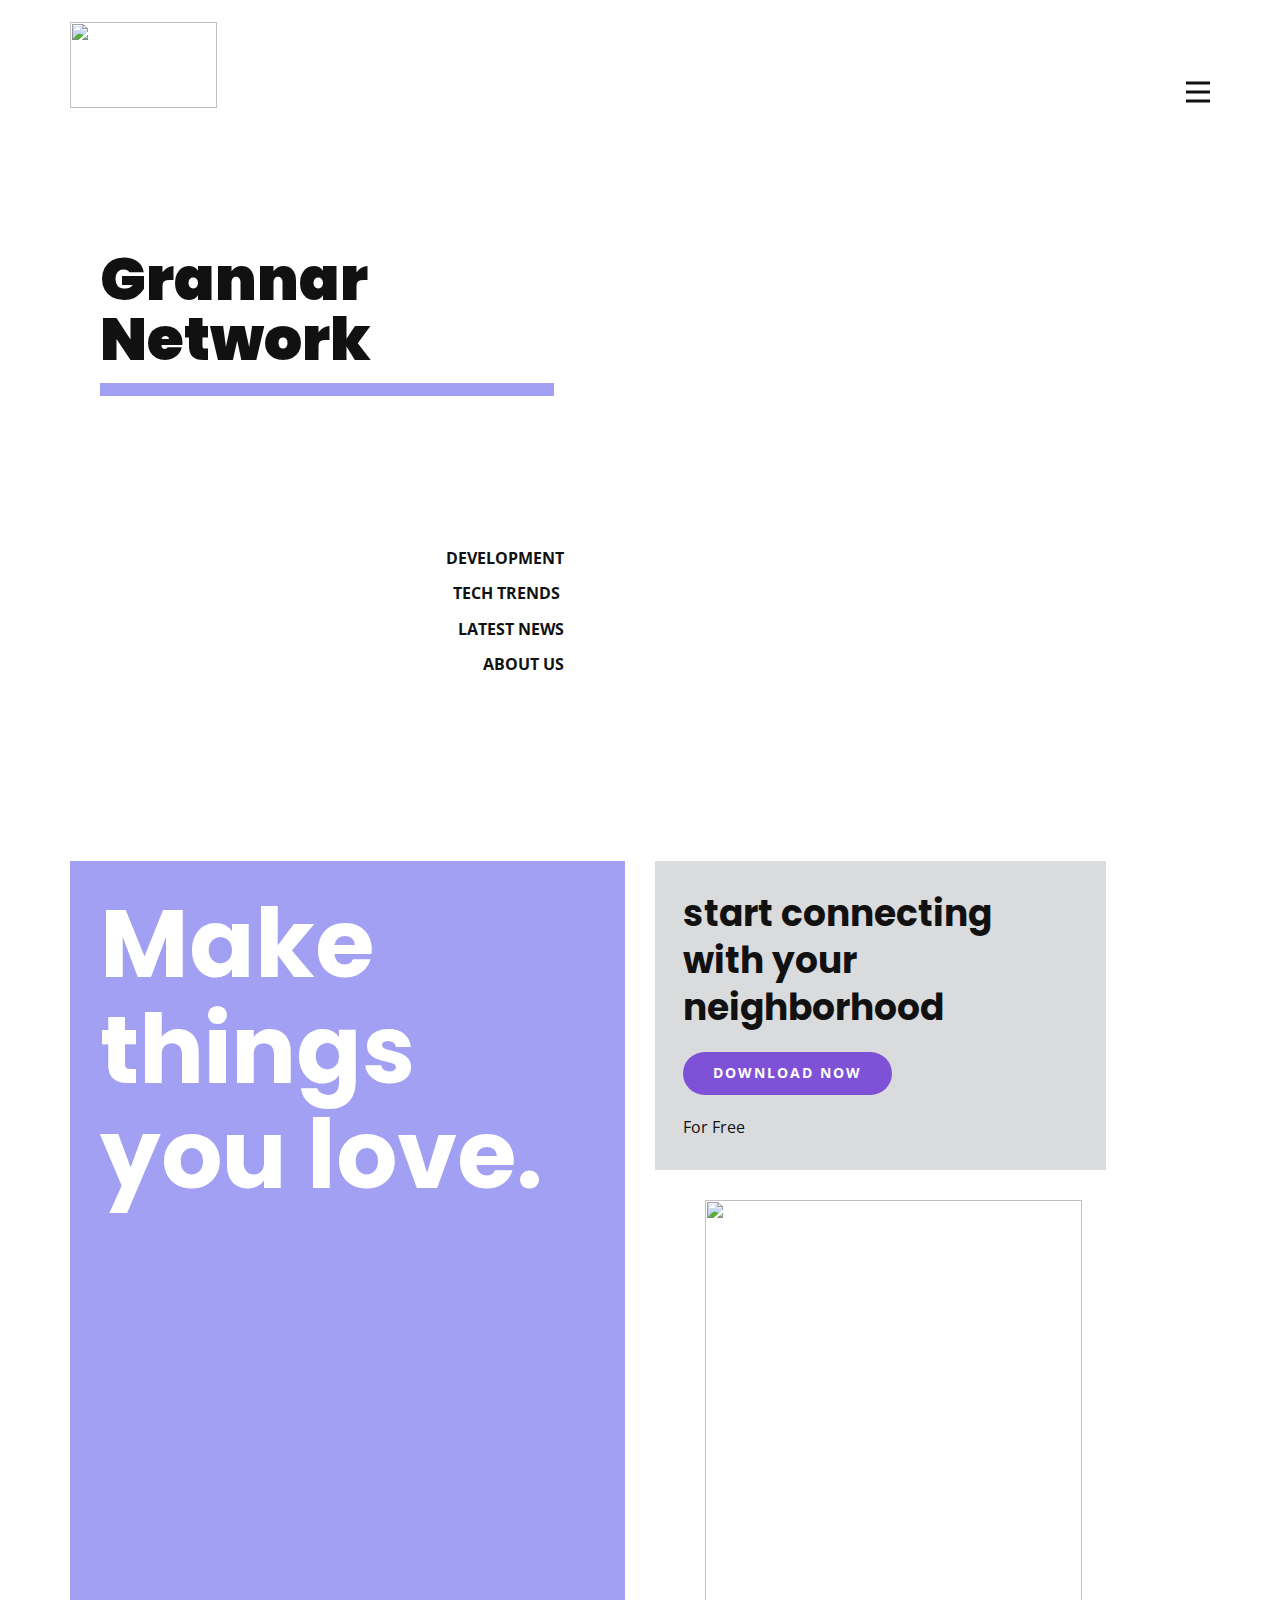
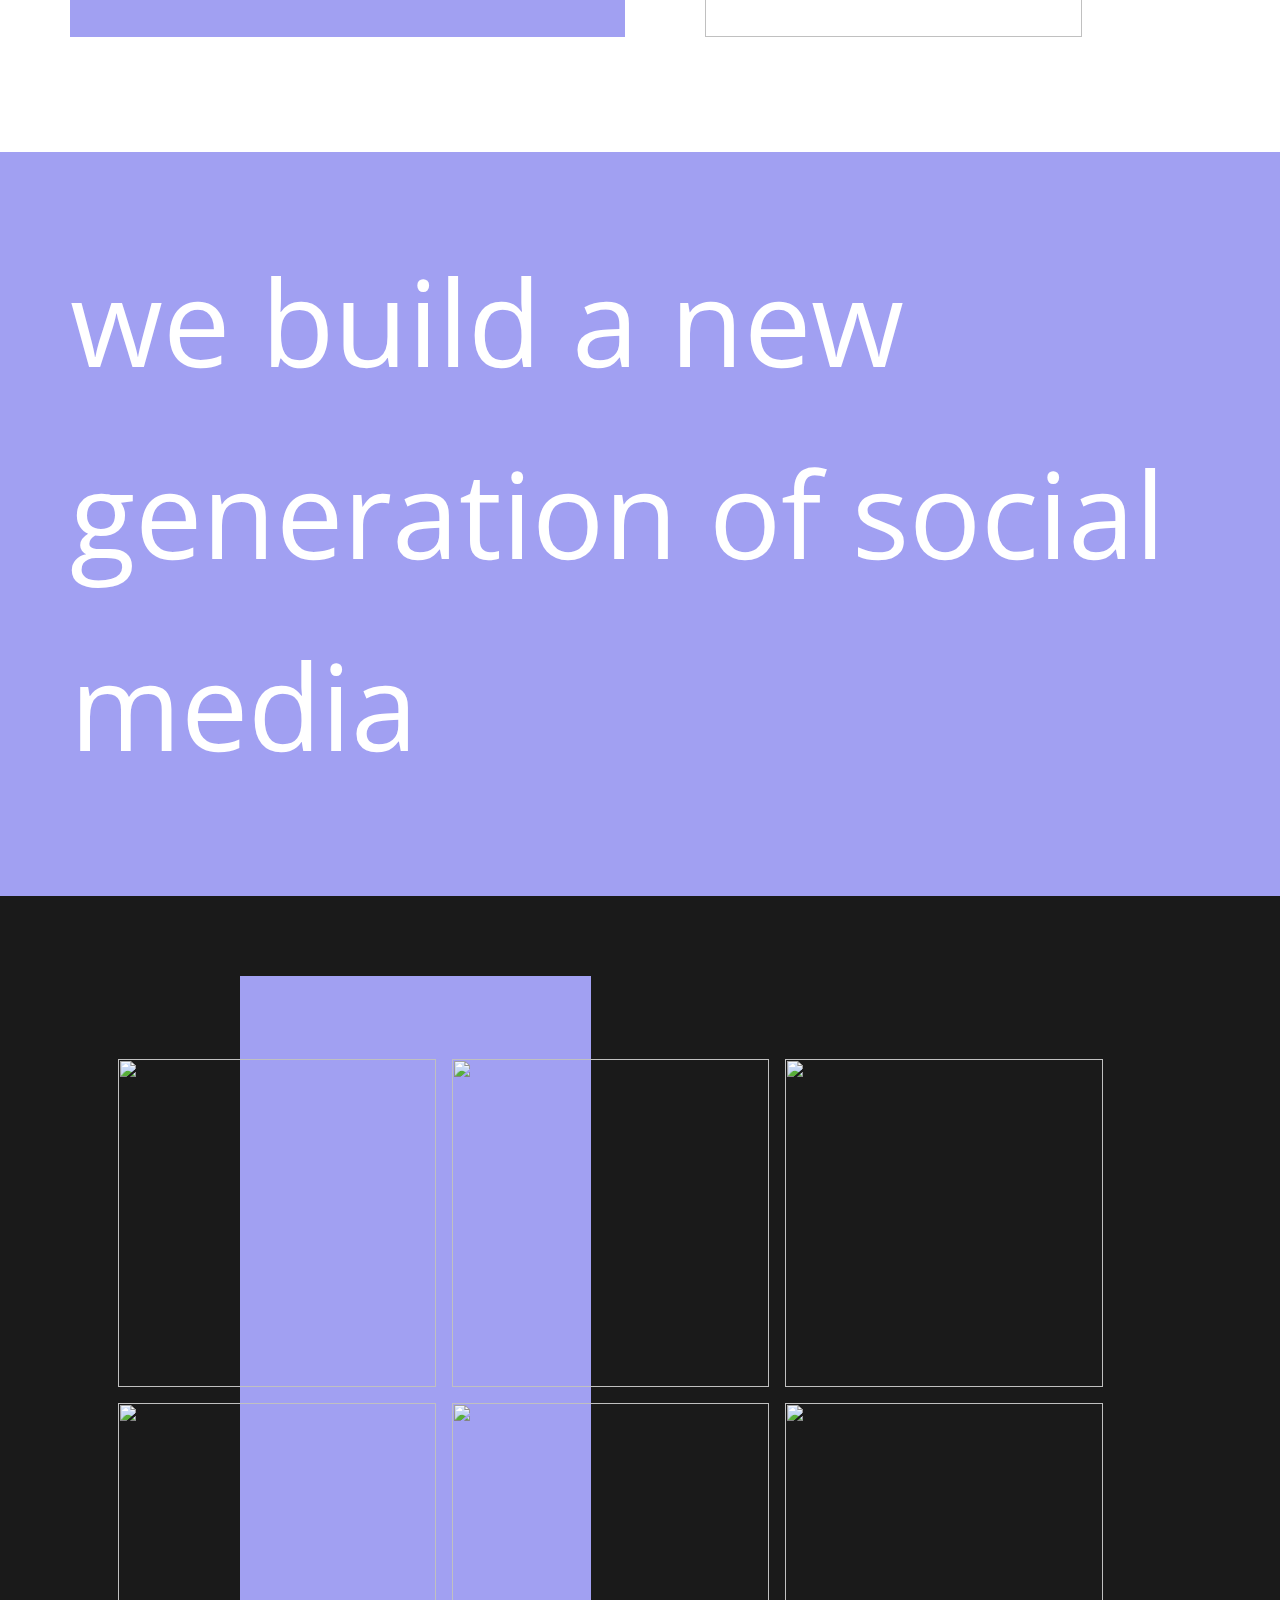
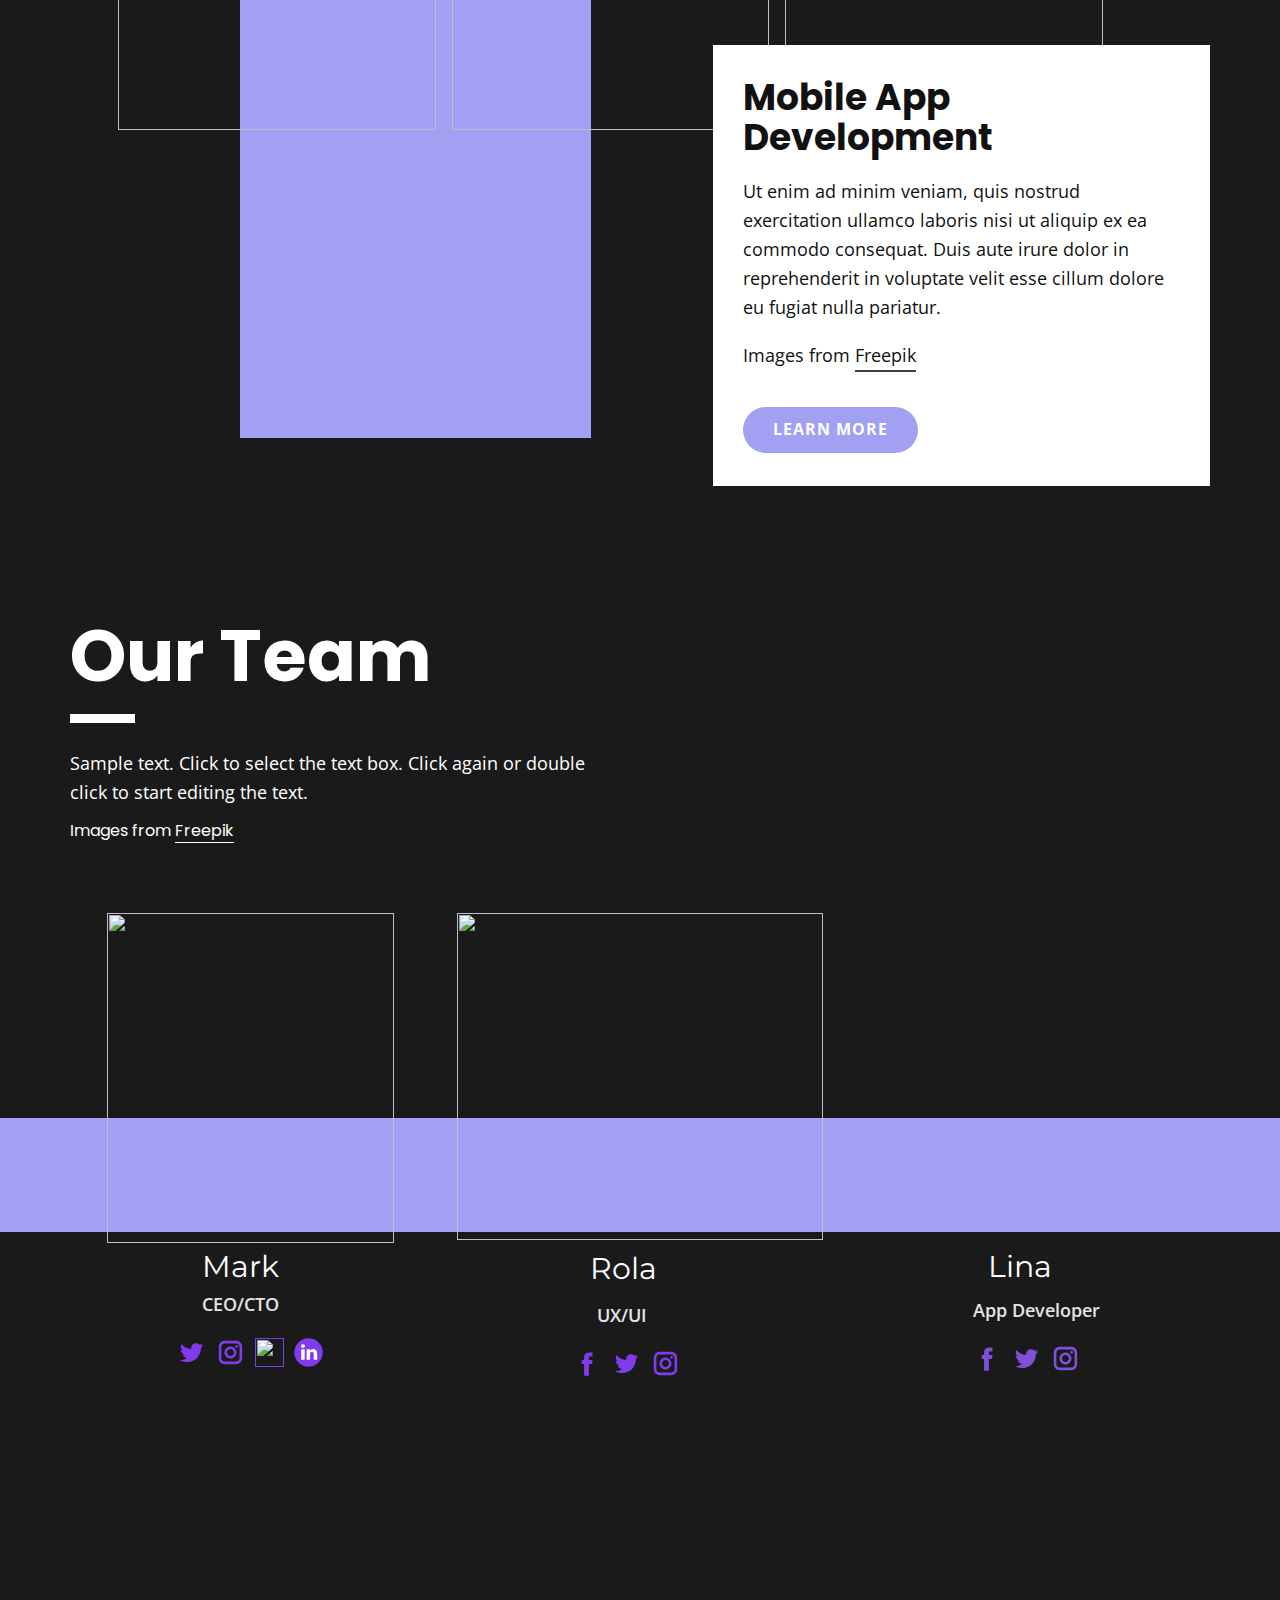
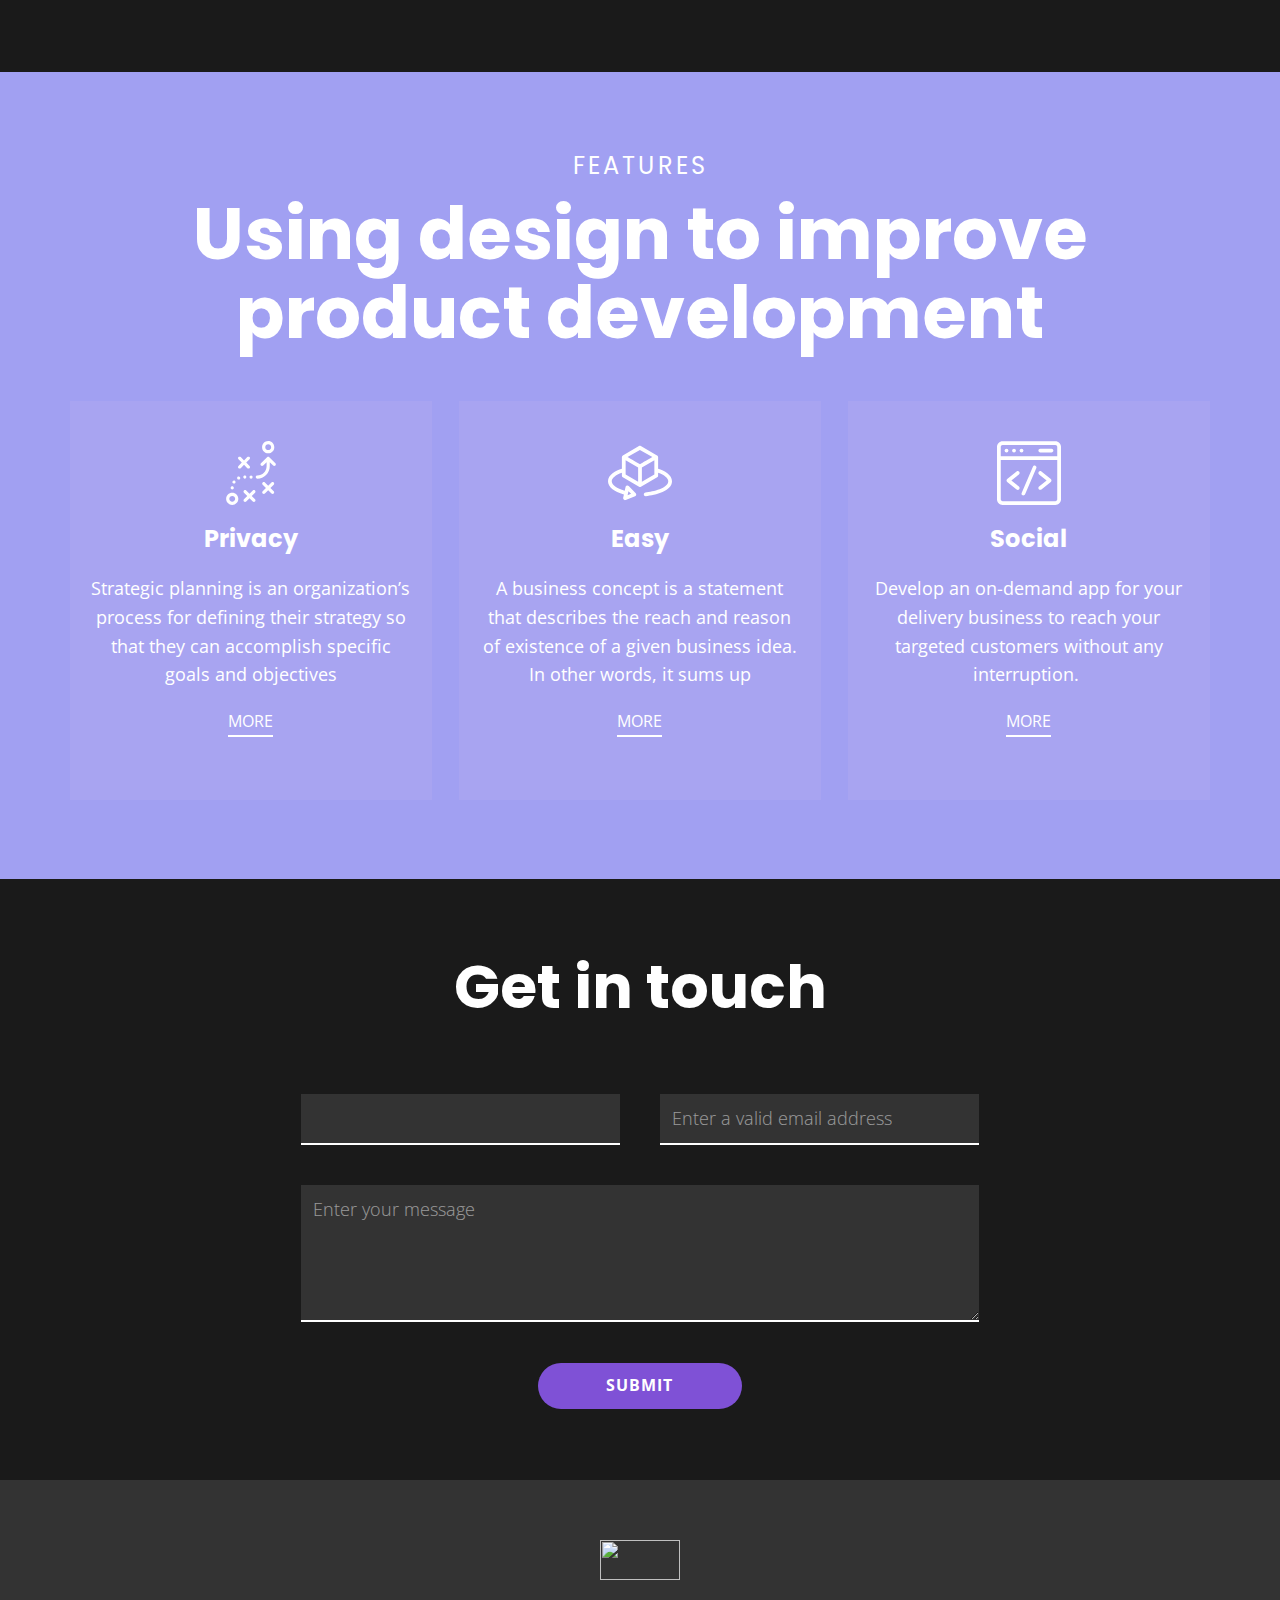
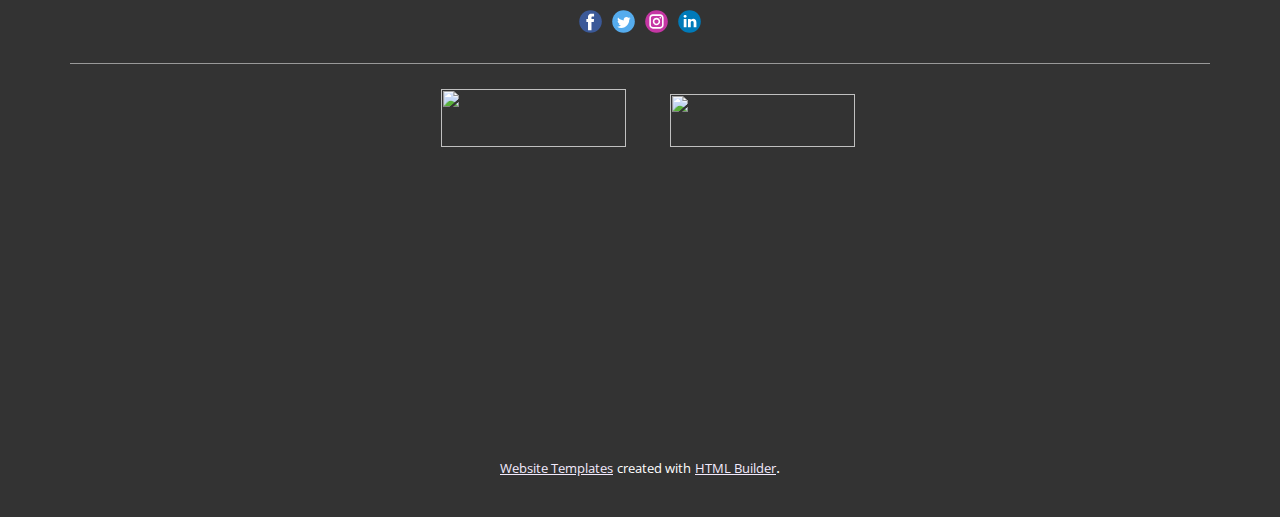
==== Page-5.html @ 90493977 "Add files via upload" ====
<!DOCTYPE html>
<html style="font-size: 16px;" lang="en"><head>
    <meta name="viewport" content="width=device-width, initial-scale=1.0">
    <meta charset="utf-8">
    <meta name="keywords" content="Get in touch">
    <meta name="description" content="">
    <title>Page 5</title>
    <link rel="stylesheet" href="nicepage.css" media="screen">
<link rel="stylesheet" href="Page-5.css" media="screen">
    <script class="u-script" type="text/javascript" src="jquery-1.9.1.min.js" defer=""></script>
    <script class="u-script" type="text/javascript" src="nicepage.js" defer=""></script>
    <meta name="generator" content="Nicepage 4.21.19, nicepage.com">
    <link id="u-theme-google-font" rel="stylesheet" href="https://fonts.googleapis.com/css?family=Open+Sans:300,300i,400,400i,500,500i,600,600i,700,700i,800,800i|Poppins:100,100i,200,200i,300,300i,400,400i,500,500i,600,600i,700,700i,800,800i,900,900i">
    <link id="u-page-google-font" rel="stylesheet" href="https://fonts.googleapis.com/css?family=Montserrat:100,100i,200,200i,300,300i,400,400i,500,500i,600,600i,700,700i,800,800i,900,900i|Poppins:100,100i,200,200i,300,300i,400,400i,500,500i,600,600i,700,700i,800,800i,900,900i">
    
    
    
    
    
    
    
    
    <script type="application/ld+json">{
		"@context": "http://schema.org",
		"@type": "Organization",
		"name": "",
		"logo": "images/logo.png",
		"sameAs": []
}</script>
    <meta name="theme-color" content="#803bec">
    <meta property="og:title" content="Page 5">
    <meta property="og:type" content="website">
  </head>
  <body class="u-body u-xl-mode" data-lang="en"><header class="u-clearfix u-header u-header" id="sec-8624"><div class="u-clearfix u-sheet u-valign-middle u-sheet-1">
        <a href="https://nicepage.com" class="u-image u-logo u-image-1" data-image-width="304" data-image-height="179">
          <img src="images/logo.png" class="u-logo-image u-logo-image-1">
        </a>
        <nav class="u-menu u-menu-hamburger u-offcanvas u-menu-1" data-responsive-from="XL">
          <div class="menu-collapse" style="font-size: 1rem; letter-spacing: 0px; font-weight: 500;">
            <a class="u-button-style u-custom-active-color u-custom-border u-custom-border-color u-custom-hover-color u-custom-left-right-menu-spacing u-custom-padding-bottom u-custom-text-active-color u-custom-text-color u-custom-text-hover-color u-custom-top-bottom-menu-spacing u-nav-link u-text-active-palette-1-base u-text-hover-palette-2-base" href="#">
              <svg class="u-svg-link" viewBox="0 0 24 24"><use xlink:href="#menu-hamburger"></use></svg>
              <svg class="u-svg-content" version="1.1" id="menu-hamburger" viewBox="0 0 16 16" x="0px" y="0px" xmlns:xlink="http://www.w3.org/1999/xlink" xmlns="http://www.w3.org/2000/svg"><g><rect y="1" width="16" height="2"></rect><rect y="7" width="16" height="2"></rect><rect y="13" width="16" height="2"></rect>
</g></svg>
            </a>
          </div>
          <div class="u-custom-menu u-nav-container" wfd-invisible="true">
            <ul class="u-nav u-spacing-2 u-unstyled u-nav-1"><li class="u-nav-item"><a class="u-active-grey-5 u-button-style u-hover-grey-10 u-nav-link u-text-active-grey-90 u-text-grey-90 u-text-hover-grey-90" href="#" style="padding: 10px 20px;">Page 4</a>
</li></ul>
          </div>
          <div class="u-custom-menu u-nav-container-collapse">
            <div class="u-black u-container-style u-inner-container-layout u-opacity u-opacity-95 u-sidenav">
              <div class="u-inner-container-layout u-sidenav-overflow">
                <div class="u-menu-close"></div>
                <ul class="u-align-center u-nav u-popupmenu-items u-unstyled u-nav-2"><li class="u-nav-item"><a class="u-button-style u-nav-link" href="#" style="padding: 10px 20px;">Page 4</a>
</li></ul>
              </div>
            </div>
            <div class="u-black u-menu-overlay u-opacity u-opacity-70" wfd-invisible="true"></div>
          </div>
        </nav>
      </div></header> 
    <section class="u-clearfix u-image u-valign-middle u-section-1" src="" id="sec-90fb" data-image-width="1980" data-image-height="1385">
      <div class="u-clearfix u-layout-wrap u-layout-wrap-1">
        <div class="u-layout">
          <div class="u-layout-row">
            <div class="u-container-style u-layout-cell u-left-cell u-size-26-xl u-size-28-md u-size-28-sm u-size-28-xs u-size-29-lg u-layout-cell-1">
              <div class="u-container-layout u-valign-middle u-container-layout-1">
                <h2 class="u-align-left u-text u-text-1" spellcheck="false">Grannar ​Network</h2>
                <div class="u-border-13 u-border-custom-color-1 u-line u-line-horizontal u-line-1"></div>
                <p class="u-align-left-sm u-align-left-xs u-align-right-lg u-align-right-md u-align-right-xl u-text u-text-2">Development<br>Tech Trends&nbsp;<br>Latest news<br>About Us<br>
                </p>
              </div>
            </div>
            <div class="u-align-right u-container-style u-image u-layout-cell u-right-cell u-size-31-lg u-size-32-md u-size-32-sm u-size-32-xs u-size-34-xl u-image-1" data-image-width="691" data-image-height="864">
              <div class="u-container-layout u-container-layout-2"></div>
            </div>
          </div>
        </div>
      </div>
    </section>
    <section class="u-clearfix u-white u-section-2" id="carousel_f4f0">
      <div class="u-clearfix u-sheet u-sheet-1">
        <div class="u-clearfix u-expanded-width u-gutter-30 u-layout-wrap u-layout-wrap-1">
          <div class="u-layout" style="">
            <div class="u-layout-row" style="">
              <div class="u-size-30" style="">
                <div class="u-layout-col" style="">
                  <div class="u-container-style u-custom-color-1 u-layout-cell u-shape-rectangle u-size-60 u-layout-cell-1">
                    <div class="u-container-layout u-container-layout-1">
                      <h1 class="u-text u-text-default u-text-1">Make things you love.</h1>
                    </div>
                  </div>
                </div>
              </div>
              <div class="u-size-30">
                <div class="u-layout-col">
                  <div class="u-container-style u-layout-cell u-size-30 u-layout-cell-2">
                    <div class="u-container-layout u-valign-top u-container-layout-2">
                      <div class="u-align-left u-container-style u-expanded-width-xs u-group u-palette-5-light-2 u-shape-rectangle u-group-1">
                        <div class="u-container-layout u-valign-middle-lg u-valign-middle-xl u-container-layout-3">
                          <h2 class="u-text u-text-2" spellcheck="false"> start connecting with your neighborhood</h2>
                          <a href="https://nicepage.com/" class="u-active-palette-4-light-1 u-btn u-btn-round u-button-style u-hover-palette-4-light-1 u-palette-4-base u-radius-50 u-btn-1">download now</a>
                          <p class="u-text u-text-3">For Free</p>
                        </div>
                      </div>
                    </div>
                  </div>
                  <div class="u-container-style u-layout-cell u-size-30 u-layout-cell-3">
                    <div class="u-container-layout u-valign-bottom u-container-layout-4">
                      <img class="u-image u-image-1" src="images/MinimalisticiPhonemockupfloatinginairMockuuupsStudio.png" data-image-width="711" data-image-height="864">
                    </div>
                  </div>
                </div>
              </div>
            </div>
          </div>
        </div>
      </div>
    </section>
    <section class="u-clearfix u-custom-color-1 u-section-3" id="carousel_27c0">
      <div class="u-clearfix u-sheet u-sheet-1">
        <p class="u-text u-text-default u-text-1" spellcheck="false"> we build a new generation of social media</p>
      </div>
    </section>
    <section class="u-clearfix u-grey-90 u-section-4" id="carousel_7351">
      <div class="u-clearfix u-sheet u-valign-middle-xs u-sheet-1">
        <div class="u-custom-color-1 u-shape u-shape-rectangle u-shape-1"></div>
        <div class="u-gallery u-layout-grid u-lightbox u-no-transition u-show-text-on-hover u-gallery-1" id="carousel-d909">
          <div class="u-gallery-inner u-gallery-inner-1" role="listbox">
            <div class="u-effect-fade u-gallery-item u-gallery-item-1">
              <div class="u-back-slide" data-image-width="626" data-image-height="417">
                <img class="u-back-image u-expanded" src="images/businessman-checking-stock-market-online_53876-11970.jpg">
              </div>
              <div class="u-over-slide u-shading u-over-slide-1">
                <h3 class="u-gallery-heading"></h3>
                <p class="u-gallery-text"></p>
              </div>
            </div>
            <div class="u-effect-fade u-gallery-item u-gallery-item-2">
              <div class="u-back-slide" data-image-width="626" data-image-height="626">
                <img class="u-back-image u-expanded" src="images/music-player-app-interface-set_23-2148547854.jpg">
              </div>
              <div class="u-over-slide u-shading u-over-slide-2">
                <h3 class="u-gallery-heading"></h3>
                <p class="u-gallery-text"></p>
              </div>
            </div>
            <div class="u-effect-fade u-gallery-item u-gallery-item-3">
              <div class="u-back-slide" data-image-width="462" data-image-height="417">
                <img class="u-back-image u-expanded" src="images/cxcc.jpg">
              </div>
              <div class="u-over-slide u-shading u-over-slide-3">
                <h3 class="u-gallery-heading"></h3>
                <p class="u-gallery-text"></p>
              </div>
            </div>
            <div class="u-effect-fade u-gallery-item u-gallery-item-4">
              <div class="u-back-slide" data-image-width="462" data-image-height="417">
                <img class="u-back-image u-expanded" src="images/ccc.jpg">
              </div>
              <div class="u-over-slide u-shading u-over-slide-4">
                <h3 class="u-gallery-heading"></h3>
                <p class="u-gallery-text"></p>
              </div>
            </div>
            <div class="u-effect-fade u-gallery-item u-gallery-item-5">
              <div class="u-back-slide" data-image-width="462" data-image-height="417">
                <img class="u-back-image u-expanded" src="images/vcv.jpg">
              </div>
              <div class="u-over-slide u-shading u-over-slide-5">
                <h3 class="u-gallery-heading"></h3>
                <p class="u-gallery-text"></p>
              </div>
            </div>
            <div class="u-effect-fade u-gallery-item u-gallery-item-6">
              <div class="u-back-slide" data-image-width="626" data-image-height="626">
                <img class="u-back-image u-expanded" src="images/black-screen-smartphone-mockup-design_53876-65977.jpg">
              </div>
              <div class="u-over-slide u-shading u-over-slide-6">
                <h3 class="u-gallery-heading"></h3>
                <p class="u-gallery-text"></p>
              </div>
            </div>
          </div>
        </div>
        <div class="u-container-style u-expanded-width-xs u-group u-white u-group-1">
          <div class="u-container-layout u-valign-middle u-container-layout-1">
            <h2 class="u-text u-text-1">Mobile App Development </h2>
            <p class="u-text u-text-2">Ut enim ad minim veniam, quis nostrud exercitation ullamco laboris nisi ut aliquip ex ea commodo consequat. Duis aute irure dolor in reprehenderit in voluptate velit esse cillum dolore eu fugiat nulla pariatur.&nbsp;</p>
            <p class="u-text u-text-3">Images from <a href="https://www.freepik.com/psd/technology&quot;" class="u-active-none u-border-2 u-border-grey-75 u-border-no-left u-border-no-right u-border-no-top u-btn u-button-style u-hover-none u-none u-text-body-color u-btn-1">Freepik</a>
            </p>
            <a href="https://nicepage.com/c/blog-posts-website-mockup" class="u-active-palette-1-light-1 u-border-none u-btn u-btn-round u-button-style u-custom-color-1 u-hover-palette-1-light-1 u-radius-50 u-text-active-white u-text-body-alt-color u-text-hover-white u-btn-2">learn more</a>
          </div>
        </div>
      </div>
    </section>
    <section class="u-clearfix u-grey-90 u-section-5" id="sec-6626">
      <h1 class="u-text u-text-1">Our Team</h1>
      <div class="u-border-9 u-border-white u-line u-line-horizontal u-line-1"></div>
      <p class="u-text u-text-2">Sample text. Click to select the text box. Click again or double click to start editing the text.</p>
      <p class="u-align-left u-custom-font u-text u-text-3">Images from <a href="https://www.freepik.com/photos/people" class="u-border-1 u-border-no-left u-border-no-right u-border-no-top u-border-white u-btn u-button-link u-button-style u-none u-text-body-alt-color u-btn-1">Freepik</a>
      </p>
      <div class="u-custom-color-1 u-expanded-width u-shape u-shape-rectangle u-shape-1"></div>
      <div class="u-clearfix u-gutter-20 u-layout-wrap u-layout-wrap-1">
        <div class="u-gutter-0 u-layout">
          <div class="u-layout-row">
            <div class="u-container-style u-layout-cell u-size-20 u-layout-cell-1">
              <div class="u-container-layout u-container-layout-1">
                <img class="u-image u-image-1" src="images/27715.jpeg" data-image-width="544" data-image-height="781">
                <h4 class="u-custom-font u-font-montserrat u-text u-text-4" spellcheck="false">Mark</h4>
                <h5 class="u-custom-font u-text u-text-font u-text-grey-10 u-text-5">CEO/CTO</h5>
                <div class="u-social-icons u-spacing-10 u-social-icons-1">
                  <a class="u-social-url" target="_blank" href=""><span class="u-icon u-icon-circle u-social-icon u-social-twitter u-text-palette-1-base u-icon-1"><svg class="u-svg-link" preserveAspectRatio="xMidYMin slice" viewBox="0 0 112 112" style=""><use xlink:href="#svg-e84c"></use></svg><svg class="u-svg-content" viewBox="0 0 112 112" x="0px" y="0px" id="svg-e84c"><path d="M92.2,38.2c0,0.8,0,1.6,0,2.3c0,24.3-18.6,52.4-52.6,52.4c-10.6,0.1-20.2-2.9-28.5-8.2 c1.4,0.2,2.9,0.2,4.4,0.2c8.7,0,16.7-2.9,23-7.9c-8.1-0.2-14.9-5.5-17.3-12.8c1.1,0.2,2.4,0.2,3.4,0.2c1.6,0,3.3-0.2,4.8-0.7 c-8.4-1.6-14.9-9.2-14.9-18c0-0.2,0-0.2,0-0.2c2.5,1.4,5.4,2.2,8.4,2.3c-5-3.3-8.3-8.9-8.3-15.4c0-3.4,1-6.5,2.5-9.2 c9.1,11.1,22.7,18.5,38,19.2c-0.2-1.4-0.4-2.8-0.4-4.3c0.1-10,8.3-18.2,18.5-18.2c5.4,0,10.1,2.2,13.5,5.7c4.3-0.8,8.1-2.3,11.7-4.5 c-1.4,4.3-4.3,7.9-8.1,10.1c3.7-0.4,7.3-1.4,10.6-2.9C98.9,32.3,95.7,35.5,92.2,38.2z"></path></svg></span>
                  </a>
                  <a class="u-social-url" target="_blank" href=""><span class="u-icon u-icon-circle u-social-icon u-social-instagram u-text-palette-1-base u-icon-2"><svg class="u-svg-link" preserveAspectRatio="xMidYMin slice" viewBox="0 0 112 112" style=""><use xlink:href="#svg-ae04"></use></svg><svg class="u-svg-content" viewBox="0 0 112 112" x="0px" y="0px" id="svg-ae04"><path d="M55.9,32.9c-12.8,0-23.2,10.4-23.2,23.2s10.4,23.2,23.2,23.2s23.2-10.4,23.2-23.2S68.7,32.9,55.9,32.9z M55.9,69.4c-7.4,0-13.3-6-13.3-13.3c-0.1-7.4,6-13.3,13.3-13.3s13.3,6,13.3,13.3C69.3,63.5,63.3,69.4,55.9,69.4z"></path><path d="M79.7,26.8c-3,0-5.4,2.5-5.4,5.4s2.5,5.4,5.4,5.4c3,0,5.4-2.5,5.4-5.4S82.7,26.8,79.7,26.8z"></path><path d="M78.2,11H33.5C21,11,10.8,21.3,10.8,33.7v44.7c0,12.6,10.2,22.8,22.7,22.8h44.7c12.6,0,22.7-10.2,22.7-22.7 V33.7C100.8,21.1,90.6,11,78.2,11z M91,78.4c0,7.1-5.8,12.8-12.8,12.8H33.5c-7.1,0-12.8-5.8-12.8-12.8V33.7 c0-7.1,5.8-12.8,12.8-12.8h44.7c7.1,0,12.8,5.8,12.8,12.8V78.4z"></path></svg></span>
                  </a>
                  <a class="u-social-url" target="_blank" data-type="Custom" title="Custom" href=""><span class="u-file-icon u-icon u-social-custom u-social-icon u-text-palette-1-base u-icon-3"><img src="images/733609-b38aa7db.png" alt=""></span>
                  </a>
                  <a class="u-social-url" target="_blank" data-type="LinkedIn" title="LinkedIn" href=""><span class="u-icon u-social-icon u-social-linkedin u-text-palette-1-base u-icon-4"><svg class="u-svg-link" preserveAspectRatio="xMidYMin slice" viewBox="0 0 112 112" style=""><use xlink:href="#svg-2414"></use></svg><svg class="u-svg-content" viewBox="0 0 112 112" x="0" y="0" id="svg-2414"><circle fill="currentColor" cx="56.1" cy="56.1" r="55"></circle><path fill="#FFFFFF" d="M41.3,83.7H27.9V43.4h13.4V83.7z M34.6,37.9L34.6,37.9c-4.6,0-7.5-3.1-7.5-7c0-4,3-7,7.6-7s7.4,3,7.5,7
            C42.2,34.8,39.2,37.9,34.6,37.9z M89.6,83.7H76.2V62.2c0-5.4-1.9-9.1-6.8-9.1c-3.7,0-5.9,2.5-6.9,4.9c-0.4,0.9-0.4,2.1-0.4,3.3v22.5
            H48.7c0,0,0.2-36.5,0-40.3h13.4v5.7c1.8-2.7,5-6.7,12.1-6.7c8.8,0,15.4,5.8,15.4,18.1V83.7z"></path></svg></span>
                  </a>
                </div>
              </div>
            </div>
            <div class="u-container-style u-layout-cell u-size-20 u-layout-cell-2">
              <div class="u-container-layout u-valign-top-md u-valign-top-sm u-valign-top-xs u-container-layout-2">
                <img class="u-expanded-width u-image u-image-2" src="images/Group34113.png" data-image-width="853" data-image-height="853">
                <h4 class="u-custom-font u-font-montserrat u-text u-text-6" spellcheck="false">Rola</h4>
                <h5 class="u-custom-font u-text u-text-font u-text-grey-10 u-text-7">UX/UI</h5>
                <div class="u-social-icons u-spacing-10 u-social-icons-2">
                  <a class="u-social-url" target="_blank" href=""><span class="u-icon u-icon-circle u-social-facebook u-social-icon u-text-palette-1-base u-icon-5"><svg class="u-svg-link" preserveAspectRatio="xMidYMin slice" viewBox="0 0 112 112" style=""><use xlink:href="#svg-1d12"></use></svg><svg class="u-svg-content" viewBox="0 0 112 112" x="0px" y="0px" id="svg-1d12"><path d="M75.5,28.8H65.4c-1.5,0-4,0.9-4,4.3v9.4h13.9l-1.5,15.8H61.4v45.1H42.8V58.3h-8.8V42.4h8.8V32.2 c0-7.4,3.4-18.8,18.8-18.8h13.8v15.4H75.5z"></path></svg></span>
                  </a>
                  <a class="u-social-url" target="_blank" href=""><span class="u-icon u-icon-circle u-social-icon u-social-twitter u-text-palette-1-base u-icon-6"><svg class="u-svg-link" preserveAspectRatio="xMidYMin slice" viewBox="0 0 112 112" style=""><use xlink:href="#svg-7278"></use></svg><svg class="u-svg-content" viewBox="0 0 112 112" x="0px" y="0px" id="svg-7278"><path d="M92.2,38.2c0,0.8,0,1.6,0,2.3c0,24.3-18.6,52.4-52.6,52.4c-10.6,0.1-20.2-2.9-28.5-8.2 c1.4,0.2,2.9,0.2,4.4,0.2c8.7,0,16.7-2.9,23-7.9c-8.1-0.2-14.9-5.5-17.3-12.8c1.1,0.2,2.4,0.2,3.4,0.2c1.6,0,3.3-0.2,4.8-0.7 c-8.4-1.6-14.9-9.2-14.9-18c0-0.2,0-0.2,0-0.2c2.5,1.4,5.4,2.2,8.4,2.3c-5-3.3-8.3-8.9-8.3-15.4c0-3.4,1-6.5,2.5-9.2 c9.1,11.1,22.7,18.5,38,19.2c-0.2-1.4-0.4-2.8-0.4-4.3c0.1-10,8.3-18.2,18.5-18.2c5.4,0,10.1,2.2,13.5,5.7c4.3-0.8,8.1-2.3,11.7-4.5 c-1.4,4.3-4.3,7.9-8.1,10.1c3.7-0.4,7.3-1.4,10.6-2.9C98.9,32.3,95.7,35.5,92.2,38.2z"></path></svg></span>
                  </a>
                  <a class="u-social-url" target="_blank" href=""><span class="u-icon u-icon-circle u-social-icon u-social-instagram u-text-palette-1-base u-icon-7"><svg class="u-svg-link" preserveAspectRatio="xMidYMin slice" viewBox="0 0 112 112" style=""><use xlink:href="#svg-4e61"></use></svg><svg class="u-svg-content" viewBox="0 0 112 112" x="0px" y="0px" id="svg-4e61"><path d="M55.9,32.9c-12.8,0-23.2,10.4-23.2,23.2s10.4,23.2,23.2,23.2s23.2-10.4,23.2-23.2S68.7,32.9,55.9,32.9z M55.9,69.4c-7.4,0-13.3-6-13.3-13.3c-0.1-7.4,6-13.3,13.3-13.3s13.3,6,13.3,13.3C69.3,63.5,63.3,69.4,55.9,69.4z"></path><path d="M79.7,26.8c-3,0-5.4,2.5-5.4,5.4s2.5,5.4,5.4,5.4c3,0,5.4-2.5,5.4-5.4S82.7,26.8,79.7,26.8z"></path><path d="M78.2,11H33.5C21,11,10.8,21.3,10.8,33.7v44.7c0,12.6,10.2,22.8,22.7,22.8h44.7c12.6,0,22.7-10.2,22.7-22.7 V33.7C100.8,21.1,90.6,11,78.2,11z M91,78.4c0,7.1-5.8,12.8-12.8,12.8H33.5c-7.1,0-12.8-5.8-12.8-12.8V33.7 c0-7.1,5.8-12.8,12.8-12.8h44.7c7.1,0,12.8,5.8,12.8,12.8V78.4z"></path></svg></span>
                  </a>
                </div>
              </div>
            </div>
            <div class="u-container-style u-layout-cell u-size-20 u-layout-cell-3">
              <div class="u-container-layout u-container-layout-3">
                <h4 class="u-custom-font u-font-montserrat u-text u-text-8" spellcheck="false">Lina</h4>
                <h5 class="u-custom-font u-text u-text-font u-text-grey-10 u-text-9">App Developer</h5>
                <div class="u-social-icons u-spacing-10 u-social-icons-3">
                  <a class="u-social-url" target="_blank" href=""><span class="u-icon u-icon-circle u-social-facebook u-social-icon u-text-palette-4-base u-icon-8"><svg class="u-svg-link" preserveAspectRatio="xMidYMin slice" viewBox="0 0 112 112" style=""><use xlink:href="#svg-b4de"></use></svg><svg class="u-svg-content" viewBox="0 0 112 112" x="0px" y="0px" id="svg-b4de"><path d="M75.5,28.8H65.4c-1.5,0-4,0.9-4,4.3v9.4h13.9l-1.5,15.8H61.4v45.1H42.8V58.3h-8.8V42.4h8.8V32.2 c0-7.4,3.4-18.8,18.8-18.8h13.8v15.4H75.5z"></path></svg></span>
                  </a>
                  <a class="u-social-url" target="_blank" href=""><span class="u-icon u-icon-circle u-social-icon u-social-twitter u-text-palette-4-base u-icon-9"><svg class="u-svg-link" preserveAspectRatio="xMidYMin slice" viewBox="0 0 112 112" style=""><use xlink:href="#svg-e5a1"></use></svg><svg class="u-svg-content" viewBox="0 0 112 112" x="0px" y="0px" id="svg-e5a1"><path d="M92.2,38.2c0,0.8,0,1.6,0,2.3c0,24.3-18.6,52.4-52.6,52.4c-10.6,0.1-20.2-2.9-28.5-8.2 c1.4,0.2,2.9,0.2,4.4,0.2c8.7,0,16.7-2.9,23-7.9c-8.1-0.2-14.9-5.5-17.3-12.8c1.1,0.2,2.4,0.2,3.4,0.2c1.6,0,3.3-0.2,4.8-0.7 c-8.4-1.6-14.9-9.2-14.9-18c0-0.2,0-0.2,0-0.2c2.5,1.4,5.4,2.2,8.4,2.3c-5-3.3-8.3-8.9-8.3-15.4c0-3.4,1-6.5,2.5-9.2 c9.1,11.1,22.7,18.5,38,19.2c-0.2-1.4-0.4-2.8-0.4-4.3c0.1-10,8.3-18.2,18.5-18.2c5.4,0,10.1,2.2,13.5,5.7c4.3-0.8,8.1-2.3,11.7-4.5 c-1.4,4.3-4.3,7.9-8.1,10.1c3.7-0.4,7.3-1.4,10.6-2.9C98.9,32.3,95.7,35.5,92.2,38.2z"></path></svg></span>
                  </a>
                  <a class="u-social-url" target="_blank" href=""><span class="u-icon u-icon-circle u-social-icon u-social-instagram u-text-palette-4-base u-icon-10"><svg class="u-svg-link" preserveAspectRatio="xMidYMin slice" viewBox="0 0 112 112" style=""><use xlink:href="#svg-6493"></use></svg><svg class="u-svg-content" viewBox="0 0 112 112" x="0px" y="0px" id="svg-6493"><path d="M55.9,32.9c-12.8,0-23.2,10.4-23.2,23.2s10.4,23.2,23.2,23.2s23.2-10.4,23.2-23.2S68.7,32.9,55.9,32.9z M55.9,69.4c-7.4,0-13.3-6-13.3-13.3c-0.1-7.4,6-13.3,13.3-13.3s13.3,6,13.3,13.3C69.3,63.5,63.3,69.4,55.9,69.4z"></path><path d="M79.7,26.8c-3,0-5.4,2.5-5.4,5.4s2.5,5.4,5.4,5.4c3,0,5.4-2.5,5.4-5.4S82.7,26.8,79.7,26.8z"></path><path d="M78.2,11H33.5C21,11,10.8,21.3,10.8,33.7v44.7c0,12.6,10.2,22.8,22.7,22.8h44.7c12.6,0,22.7-10.2,22.7-22.7 V33.7C100.8,21.1,90.6,11,78.2,11z M91,78.4c0,7.1-5.8,12.8-12.8,12.8H33.5c-7.1,0-12.8-5.8-12.8-12.8V33.7 c0-7.1,5.8-12.8,12.8-12.8h44.7c7.1,0,12.8,5.8,12.8,12.8V78.4z"></path></svg></span>
                  </a>
                </div>
              </div>
            </div>
          </div>
        </div>
      </div>
    </section>
    <section class="u-align-center u-clearfix u-custom-color-1 u-section-6" id="carousel_d587">
      <div class="u-clearfix u-sheet u-valign-middle-lg u-valign-middle-md u-valign-middle-sm u-valign-middle-xs u-sheet-1">
        <h4 class="u-text u-text-1">Features</h4>
        <h1 class="u-text u-text-2">Using design to improve product development</h1>
        <div class="u-expanded-width u-list u-list-1">
          <div class="u-repeater u-repeater-1">
            <div class="u-align-center u-container-style u-list-item u-opacity u-opacity-20 u-palette-4-light-2 u-repeater-item u-shape-rectangle u-list-item-1">
              <div class="u-container-layout u-similar-container u-valign-top u-container-layout-1"><span class="u-icon u-icon-circle u-text-body-alt-color u-icon-1"><svg class="u-svg-link" preserveAspectRatio="xMidYMin slice" viewBox="0 0 486.9 486.9" style=""><use xlink:href="#svg-54fe"></use></svg><svg class="u-svg-content" viewBox="0 0 486.9 486.9" x="0px" y="0px" id="svg-54fe" style="enable-background:new 0 0 486.9 486.9;"><g><g><path d="M374.288,93.2c25.6,0,46.4-20.9,46.4-46.6S399.888,0,374.288,0s-46.4,21-46.4,46.6S348.688,93.2,374.288,93.2z     M374.288,24.1c12.3,0,22.4,10.1,22.4,22.6s-10,22.6-22.4,22.6s-22.4-10.2-22.4-22.7S361.888,24.1,374.288,24.1z"></path><path d="M100.688,393.7c-25.6,0-46.4,20.9-46.4,46.6s20.8,46.6,46.4,46.6s46.4-20.9,46.4-46.6S126.188,393.7,100.688,393.7z     M100.688,462.9c-12.3,0-22.4-10.1-22.4-22.6c0-12.4,10-22.6,22.4-22.6s22.4,10.1,22.4,22.6    C122.988,452.7,112.988,462.9,100.688,462.9z"></path><path d="M215.388,206.5c2.3,2.3,5.4,3.5,8.5,3.5s6.1-1.2,8.5-3.5c4.7-4.7,4.7-12.3,0-17l-25-25l25-25c4.7-4.7,4.7-12.3,0-17    c-4.7-4.7-12.3-4.7-17,0l-25,25l-25-25c-4.7-4.7-12.3-4.7-17,0c-4.7,4.7-4.7,12.3,0,17l25,25l-25,25c-4.7,4.7-4.7,12.3,0,17    c2.3,2.3,5.4,3.5,8.5,3.5s6.1-1.2,8.5-3.5l25-25L215.388,206.5z"></path><path d="M416.288,315c-4.7-4.7-12.3-4.7-17,0l-25,25l-25-25c-4.7-4.7-12.3-4.7-17,0s-4.7,12.3,0,17l25,25l-25,25    c-4.7,4.7-4.7,12.3,0,17c2.3,2.3,5.4,3.5,8.5,3.5s6.1-1.2,8.5-3.5l25-25l25,25c2.3,2.3,5.4,3.5,8.5,3.5s6.1-1.2,8.5-3.5    c4.7-4.7,4.7-12.3,0-17l-25-25l25-25C420.988,327.2,420.988,319.7,416.288,315z"></path><path d="M274.088,376.9c-4.7-4.7-12.3-4.7-17,0l-25,25l-25-25c-4.7-4.7-12.3-4.7-17,0c-4.7,4.7-4.7,12.3,0,17l25,25l-25,25    c-4.7,4.7-4.7,12.3,0,17c2.3,2.3,5.4,3.5,8.5,3.5s6.1-1.2,8.5-3.5l25-25l25,25c2.3,2.3,5.4,3.5,8.5,3.5s6.1-1.2,8.5-3.5    c4.7-4.7,4.7-12.3,0-17l-25-25l25-25C278.688,389.2,278.688,381.6,274.088,376.9z"></path><path d="M196.388,286.7c6.6,0,12-5.4,12-12c0-6.6-5.4-12-12-12s-12,5.4-12,12C184.388,281.3,189.688,286.7,196.388,286.7z"></path><path d="M107.488,322.1c2,1.3,4.3,2,6.6,2c3.9,0,7.7-1.9,10-5.4c3.6-5.5,2.1-13-3.4-16.6c-5.5-3.6-13-2.1-16.6,3.4    C100.388,311,101.888,318.5,107.488,322.1z"></path><path d="M144.988,270.8c-6.1,2.7-8.8,9.8-6.1,15.8c2,4.5,6.4,7.1,11,7.1c1.6,0,3.3-0.3,4.9-1c6.1-2.7,8.8-9.8,6.1-15.8    C158.087,270.8,150.988,268.1,144.988,270.8z"></path><circle cx="243.888" cy="274.7" r="12"></circle><path d="M100.688,369c3.2,0,6.3-1.3,8.5-3.5s3.5-5.3,3.5-8.5s-1.3-6.3-3.5-8.5s-5.3-3.5-8.5-3.5s-6.3,1.3-8.5,3.5    s-3.5,5.3-3.5,8.5s1.3,6.3,3.5,8.5S97.488,369,100.688,369z"></path><path d="M429.088,170.2l-46.4-46.4c-4.7-4.7-12.3-4.7-17,0l-46.4,46.4c-4.7,4.7-4.7,12.3,0,17s12.3,4.7,17,0l25.9-25.9v31    c0,38.8-31.8,70.3-70.9,70.3c-6.6,0-12,5.4-12,12c0,6.6,5.4,12,12,12c52.3,0,94.9-42.3,94.9-94.3v-31.1l25.9,25.9    c2.3,2.3,5.4,3.5,8.5,3.5s6.1-1.2,8.5-3.5C433.788,182.5,433.788,174.9,429.088,170.2z"></path>
</g>
</g></svg></span>
                <h4 class="u-text u-text-body-alt-color u-text-3"> Privacy </h4>
                <p class="u-text u-text-body-alt-color u-text-4">Strategic planning is an organization’s process for defining their strategy so that they can accomplish specific goals and objectives</p>
                <a href="https://nicepage.com/k/blank-html-templates" class="u-border-2 u-border-active-palette-1-base u-border-hover-palette-1-base u-border-no-left u-border-no-right u-border-no-top u-border-white u-btn u-button-style u-none u-text-active-white u-text-body-alt-color u-text-hover-white u-btn-1">more</a>
              </div>
            </div>
            <div class="u-align-center u-container-style u-list-item u-opacity u-opacity-20 u-palette-4-light-2 u-repeater-item u-shape-rectangle u-video-cover u-list-item-2">
              <div class="u-container-layout u-similar-container u-valign-top u-container-layout-2"><span class="u-icon u-icon-circle u-text-body-alt-color u-icon-2"><svg class="u-svg-link" preserveAspectRatio="xMidYMin slice" viewBox="0 0 512 512" style=""><use xlink:href="#svg-3b4d"></use></svg><svg class="u-svg-content" viewBox="0 0 512 512" id="svg-3b4d"><g><path d="m400.904 222.798v-94.404c0-7.224-5.133-13.354-12.119-14.72l-126.096-72.801c-4.641-2.68-10.359-2.68-15 0l-129.093 74.532c-4.641 2.679-7.5 7.631-7.5 12.99v94.404c-49.739 15.649-111.096 47.948-111.096 100.064 0 44.723 47.412 83.574 127.305 104.758l-5.96 27.292c-2.556 11.702 9.041 21.601 20.226 17.127l75-30c9.922-3.967 12.64-16.794 5.129-24.439l-56-57c-8.332-8.478-22.812-4.334-25.355 7.313l-6.631 30.363c-63.304-17.056-103.714-46.228-103.714-75.414 0-25.345 30.686-50.947 81.096-68.464v23.06c0 5.359 2.859 10.311 7.5 12.99l129.904 75c4.641 2.68 10.359 2.68 15 0l129.904-75c4.641-2.68 7.5-7.631 7.5-12.99v-23.06c50.41 17.517 81.096 43.119 81.096 68.464 0 55.546-121.998 83.743-181.91 88.684-8.256.682-14.396 7.928-13.715 16.184.675 8.174 7.835 14.395 16.184 13.715 78.101-6.457 209.441-40.205 209.441-118.583 0-52.121-61.374-84.42-111.096-100.065zm-237.167 178.612 20.773 21.144-27.821 11.129zm91.452-330.227 99.904 57.68c-12.197 7.042-90.954 52.512-99.093 57.211-8.88-5.127-86.579-49.986-99.904-57.68zm-114.093 83.193 99.904 57.679v114.423l-99.904-57.68zm229.808 114.422-99.904 57.68v-114.423l99.904-57.679z"></path>
</g></svg></span>
                <h4 class="u-text u-text-body-alt-color u-text-5">Easy</h4>
                <p class="u-text u-text-body-alt-color u-text-6">A business concept is a statement that describes the reach and reason of existence of a given business idea. In other words, it sums up</p>
                <a href="https://nicepage.com/" class="u-border-2 u-border-active-palette-1-base u-border-hover-palette-1-base u-border-no-left u-border-no-right u-border-no-top u-border-white u-btn u-button-style u-none u-text-active-white u-text-body-alt-color u-text-hover-white u-btn-2">more</a>
              </div>
            </div>
            <div class="u-align-center u-container-style u-list-item u-opacity u-opacity-20 u-palette-4-light-2 u-repeater-item u-shape-rectangle u-video-cover u-list-item-3">
              <div class="u-container-layout u-similar-container u-valign-top u-container-layout-3"><span class="u-icon u-icon-circle u-icon-3"><svg class="u-svg-link" preserveAspectRatio="xMidYMin slice" viewBox="0 0 512 512" style=""><use xlink:href="#svg-9ced"></use></svg><svg class="u-svg-content" viewBox="0 0 512 512" id="svg-9ced"><path d="m467 1h-422c-24.813 0-45 20.187-45 45v420c0 24.813 20.187 45 45 45h422c24.813 0 45-20.187 45-45v-420c0-24.813-20.187-45-45-45zm-422 30h422c8.271 0 15 6.729 15 15v75h-452v-75c0-8.271 6.729-15 15-15zm422 450h-422c-8.271 0-15-6.729-15-15v-315h452v315c0 8.271-6.729 15-15 15z"></path><path d="m306.909 197.213c-7.614-3.263-16.433.264-19.696 7.878l-90 210c-3.264 7.614.264 16.433 7.878 19.696 7.617 3.264 16.434-.266 19.696-7.878l90-210c3.264-7.615-.264-16.433-7.878-19.696z"></path><path d="m177.713 246.629c-5.176-6.469-14.617-7.517-21.083-2.342l-75 60c-7.499 5.997-7.504 17.424 0 23.426l75 60c6.469 5.176 15.91 4.126 21.083-2.342 5.175-6.469 4.127-15.909-2.343-21.083l-60.358-48.288 60.358-48.287c6.47-5.175 7.518-14.614 2.343-21.084z"></path><path d="m430.37 304.287-75-60c-6.469-5.176-15.909-4.127-21.083 2.342-5.175 6.469-4.127 15.909 2.343 21.083l60.358 48.288-60.358 48.287c-6.47 5.175-7.518 14.614-2.343 21.083 5.182 6.476 14.623 7.512 21.083 2.342l75-60c7.499-5.997 7.504-17.423 0-23.425z"></path><circle cx="76" cy="76" r="15"></circle><circle cx="136" cy="76" r="15"></circle><circle cx="196" cy="76" r="15"></circle><path d="m346 91h90c8.284 0 15-6.716 15-15s-6.716-15-15-15h-90c-8.284 0-15 6.716-15 15s6.716 15 15 15z"></path></svg></span>
                <h4 class="u-text u-text-body-alt-color u-text-7"> Social</h4>
                <p class="u-text u-text-body-alt-color u-text-8">Develop an on-demand app for your delivery business to reach your targeted customers without any interruption.&nbsp;</p>
                <a href="https://nicepage.com/ru/c/galereya-html-shablony" class="u-border-2 u-border-active-palette-1-base u-border-hover-palette-1-base u-border-no-left u-border-no-right u-border-no-top u-border-white u-btn u-button-style u-none u-text-active-white u-text-body-alt-color u-text-hover-white u-btn-3">more</a>
              </div>
            </div>
          </div>
        </div>
      </div>
    </section>
    <section class="u-align-center u-clearfix u-grey-90 u-section-7" id="sec-8ab1">
      <div class="u-clearfix u-sheet u-valign-middle-xs u-sheet-1">
        <h2 class="u-text u-text-1">Get in touch</h2>
        <div class="u-expanded-width-xs u-form u-form-1">
          <grammarly-extension style="position: absolute; top: 0px; left: 0px; pointer-events: none;" class="cGcvT"></grammarly-extension>
          <grammarly-extension style="position: absolute; top: 0px; left: 0px; pointer-events: none;" class="cGcvT"></grammarly-extension>
          <form action="https://forms.nicepagesrv.com/Form/Process" class="u-clearfix u-form-spacing-40 u-form-vertical u-inner-form" source="email">
            <div class="u-form-group u-form-name u-form-partition-factor-2 u-form-group-1">
              <label for="name-e4cc" class="u-form-control-hidden u-label u-text-body-alt-color u-label-1" wfd-invisible="true">Name</label>
              <input type="text" placeholder="" id="name-e4cc" name="name" class="u-border-2 u-border-no-left u-border-no-right u-border-no-top u-border-white u-grey-80 u-input u-input-rectangle u-text-body-alt-color u-input-1" required="">
            </div>
            <div class="u-form-email u-form-group u-form-partition-factor-2 u-form-group-2">
              <label for="email-e4cc" class="u-form-control-hidden u-label u-text-body-alt-color u-label-2" wfd-invisible="true">Email</label>
              <input type="email" placeholder="Enter a valid email address" id="email-e4cc" name="email" class="u-border-2 u-border-no-left u-border-no-right u-border-no-top u-border-white u-grey-80 u-input u-input-rectangle u-text-body-alt-color u-input-2" required="">
            </div>
            <div class="u-form-group u-form-message u-form-group-3">
              <label for="message-e4cc" class="u-form-control-hidden u-label u-text-body-alt-color u-label-3" wfd-invisible="true">Message</label>
              <textarea placeholder="Enter your message" rows="4" cols="50" id="message-e4cc" name="message" class="u-border-2 u-border-no-left u-border-no-right u-border-no-top u-border-white u-grey-80 u-input u-input-rectangle u-text-body-alt-color u-input-3" required="" spellcheck="false"></textarea>
            </div>
            <div class="u-align-center u-form-group u-form-submit u-form-group-4">
              <a href="#" class="u-btn u-btn-round u-btn-submit u-button-style u-hover-palette-1-dark-1 u-palette-4-base u-radius-50 u-btn-1">Submit</a>
              <input type="submit" value="submit" class="u-form-control-hidden u-grey-5" wfd-invisible="true">
            </div>
            <div class="u-form-send-message u-form-send-success" wfd-invisible="true">Thank you! Your message has been sent.</div>
            <div class="u-form-send-error u-form-send-message" wfd-invisible="true">Unable to send your message. Please fix errors then try again.</div>
            <input type="hidden" value="" name="recaptchaResponse" wfd-invisible="true">
            <input type="hidden" name="formServices" value="5ae22f359cd1ee04434cb2528dfc115a">
          </form>
        </div>
      </div>
    </section>
    
    
    <footer class="u-clearfix u-footer u-grey-80" id="sec-a418"><div class="u-clearfix u-sheet u-sheet-1">
        <a href="https://nicepage.com" class="u-image u-logo u-image-1" data-image-width="80" data-image-height="40">
          <img src="images/default-logo.png" class="u-logo-image u-logo-image-1">
        </a>
        <div class="u-align-left u-social-icons u-spacing-10 u-social-icons-1">
          <a class="u-social-url" title="facebook" target="_blank" href=""><span class="u-icon u-social-facebook u-social-icon u-icon-1"><svg class="u-svg-link" preserveAspectRatio="xMidYMin slice" viewBox="0 0 112 112" style=""><use xlink:href="#svg-3243"></use></svg><svg class="u-svg-content" viewBox="0 0 112 112" x="0" y="0" id="svg-3243"><circle fill="currentColor" cx="56.1" cy="56.1" r="55"></circle><path fill="#FFFFFF" d="M73.5,31.6h-9.1c-1.4,0-3.6,0.8-3.6,3.9v8.5h12.6L72,58.3H60.8v40.8H43.9V58.3h-8V43.9h8v-9.2
            c0-6.7,3.1-17,17-17h12.5v13.9H73.5z"></path></svg></span>
          </a>
          <a class="u-social-url" title="twitter" target="_blank" href=""><span class="u-icon u-social-icon u-social-twitter u-icon-2"><svg class="u-svg-link" preserveAspectRatio="xMidYMin slice" viewBox="0 0 112 112" style=""><use xlink:href="#svg-c5b5"></use></svg><svg class="u-svg-content" viewBox="0 0 112 112" x="0" y="0" id="svg-c5b5"><circle fill="currentColor" class="st0" cx="56.1" cy="56.1" r="55"></circle><path fill="#FFFFFF" d="M83.8,47.3c0,0.6,0,1.2,0,1.7c0,17.7-13.5,38.2-38.2,38.2C38,87.2,31,85,25,81.2c1,0.1,2.1,0.2,3.2,0.2
            c6.3,0,12.1-2.1,16.7-5.7c-5.9-0.1-10.8-4-12.5-9.3c0.8,0.2,1.7,0.2,2.5,0.2c1.2,0,2.4-0.2,3.5-0.5c-6.1-1.2-10.8-6.7-10.8-13.1
            c0-0.1,0-0.1,0-0.2c1.8,1,3.9,1.6,6.1,1.7c-3.6-2.4-6-6.5-6-11.2c0-2.5,0.7-4.8,1.8-6.7c6.6,8.1,16.5,13.5,27.6,14
            c-0.2-1-0.3-2-0.3-3.1c0-7.4,6-13.4,13.4-13.4c3.9,0,7.3,1.6,9.8,4.2c3.1-0.6,5.9-1.7,8.5-3.3c-1,3.1-3.1,5.8-5.9,7.4
            c2.7-0.3,5.3-1,7.7-2.1C88.7,43,86.4,45.4,83.8,47.3z"></path></svg></span>
          </a>
          <a class="u-social-url" title="instagram" target="_blank" href=""><span class="u-icon u-social-icon u-social-instagram u-icon-3"><svg class="u-svg-link" preserveAspectRatio="xMidYMin slice" viewBox="0 0 112 112" style=""><use xlink:href="#svg-9aab"></use></svg><svg class="u-svg-content" viewBox="0 0 112 112" x="0" y="0" id="svg-9aab"><circle fill="currentColor" cx="56.1" cy="56.1" r="55"></circle><path fill="#FFFFFF" d="M55.9,38.2c-9.9,0-17.9,8-17.9,17.9C38,66,46,74,55.9,74c9.9,0,17.9-8,17.9-17.9C73.8,46.2,65.8,38.2,55.9,38.2
            z M55.9,66.4c-5.7,0-10.3-4.6-10.3-10.3c-0.1-5.7,4.6-10.3,10.3-10.3c5.7,0,10.3,4.6,10.3,10.3C66.2,61.8,61.6,66.4,55.9,66.4z"></path><path fill="#FFFFFF" d="M74.3,33.5c-2.3,0-4.2,1.9-4.2,4.2s1.9,4.2,4.2,4.2s4.2-1.9,4.2-4.2S76.6,33.5,74.3,33.5z"></path><path fill="#FFFFFF" d="M73.1,21.3H38.6c-9.7,0-17.5,7.9-17.5,17.5v34.5c0,9.7,7.9,17.6,17.5,17.6h34.5c9.7,0,17.5-7.9,17.5-17.5V38.8
            C90.6,29.1,82.7,21.3,73.1,21.3z M83,73.3c0,5.5-4.5,9.9-9.9,9.9H38.6c-5.5,0-9.9-4.5-9.9-9.9V38.8c0-5.5,4.5-9.9,9.9-9.9h34.5
            c5.5,0,9.9,4.5,9.9,9.9V73.3z"></path></svg></span>
          </a>
          <a class="u-social-url" title="linkedin" target="_blank" href=""><span class="u-icon u-social-icon u-social-linkedin u-icon-4"><svg class="u-svg-link" preserveAspectRatio="xMidYMin slice" viewBox="0 0 112 112" style=""><use xlink:href="#svg-4896"></use></svg><svg class="u-svg-content" viewBox="0 0 112 112" x="0" y="0" id="svg-4896"><circle fill="currentColor" cx="56.1" cy="56.1" r="55"></circle><path fill="#FFFFFF" d="M41.3,83.7H27.9V43.4h13.4V83.7z M34.6,37.9L34.6,37.9c-4.6,0-7.5-3.1-7.5-7c0-4,3-7,7.6-7s7.4,3,7.5,7
            C42.2,34.8,39.2,37.9,34.6,37.9z M89.6,83.7H76.2V62.2c0-5.4-1.9-9.1-6.8-9.1c-3.7,0-5.9,2.5-6.9,4.9c-0.4,0.9-0.4,2.1-0.4,3.3v22.5
            H48.7c0,0,0.2-36.5,0-40.3h13.4v5.7c1.8-2.7,5-6.7,12.1-6.7c8.8,0,15.4,5.8,15.4,18.1V83.7z"></path></svg></span>
          </a>
        </div>
        <div class="u-border-1 u-border-white u-expanded-width u-line u-line-horizontal u-opacity u-opacity-50 u-line-1"></div>
        <img class="u-image u-image-default u-image-2" src="images/logo-app-store-01.png" alt="" data-image-width="1920" data-image-height="554">
        <img class="u-image u-image-default u-image-3" src="images/apple-app-store-travel-awards-globestamp-71.png" alt="" data-image-width="1114" data-image-height="348">
      </div></footer>
    <section class="u-backlink u-clearfix u-grey-80">
      <a class="u-link" href="website-templates" target="_blank">
        <span>Website Templates</span>
      </a>
      <p class="u-text">
        <span>created with</span>
      </p>
      <a class="u-link" href="html-website-builder" target="_blank">
        <span>HTML Builder</span>
      </a>. 
    </section>
  
</body></html>
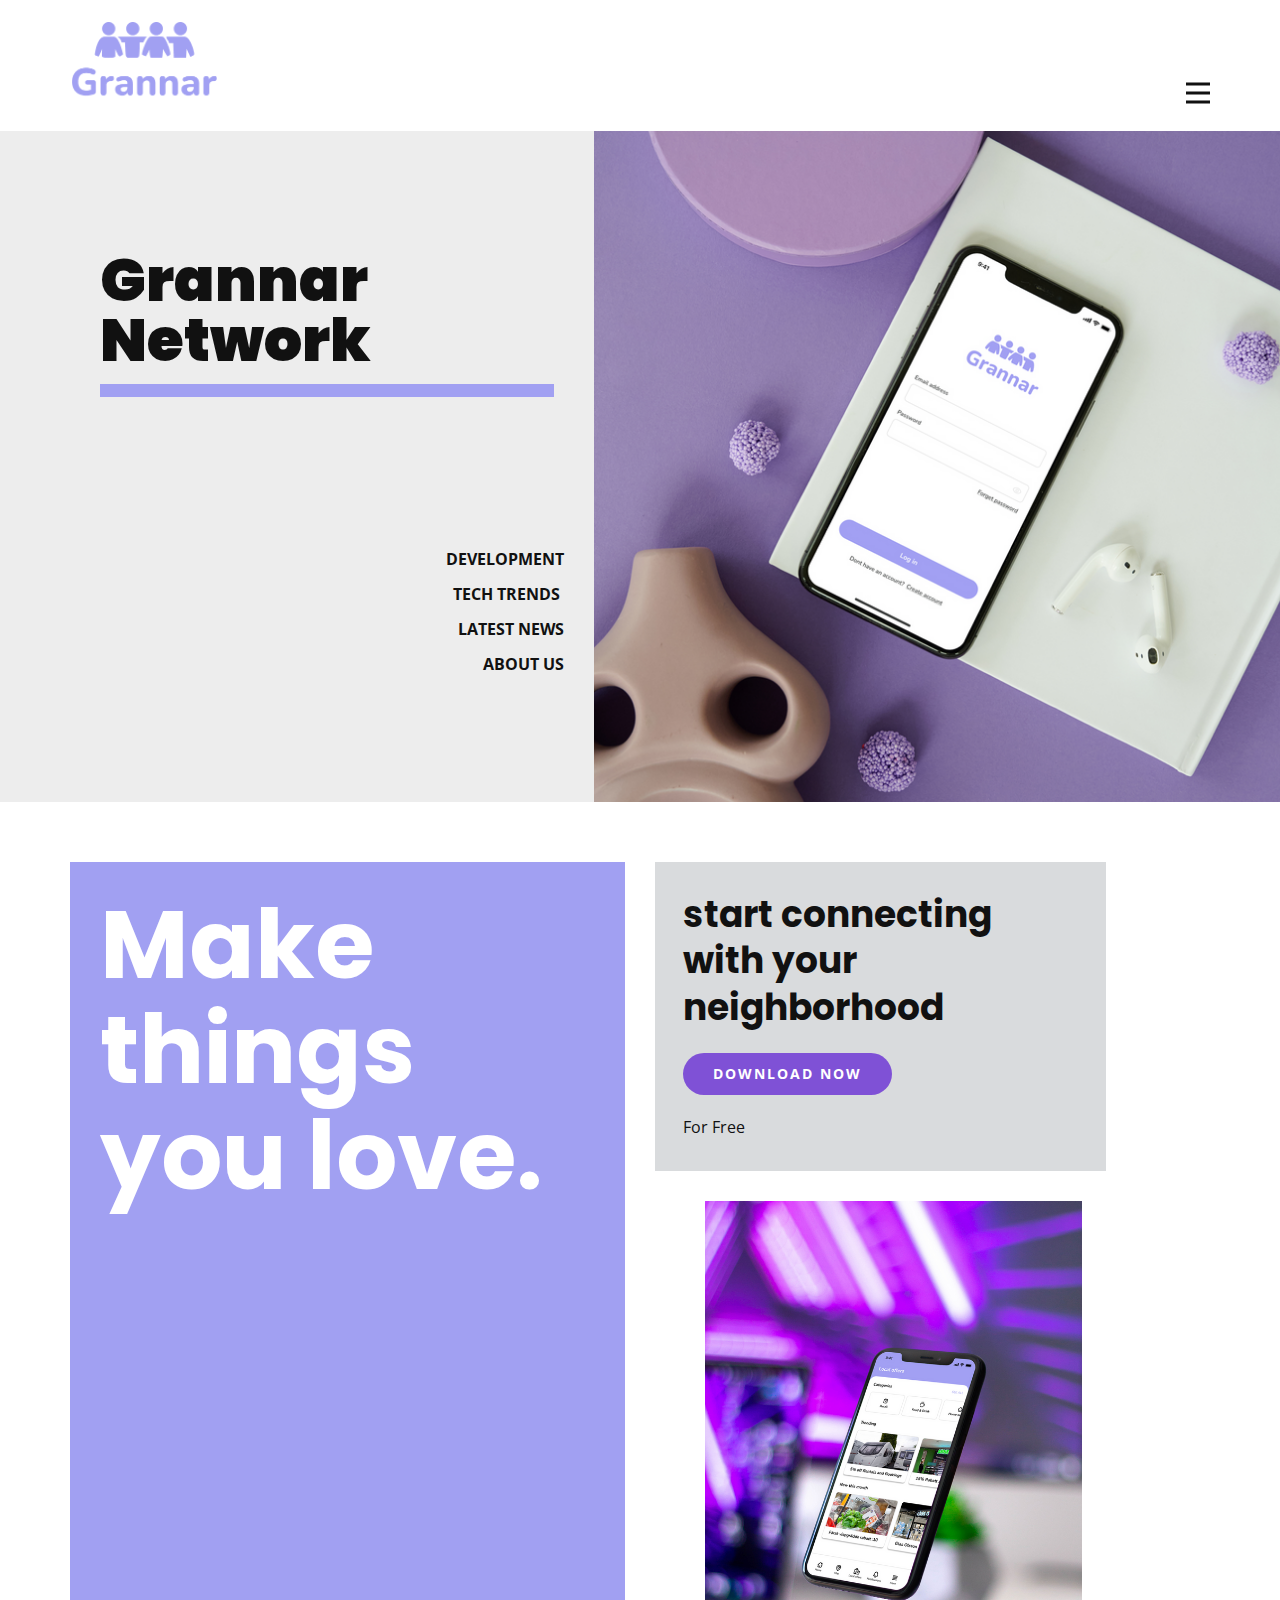
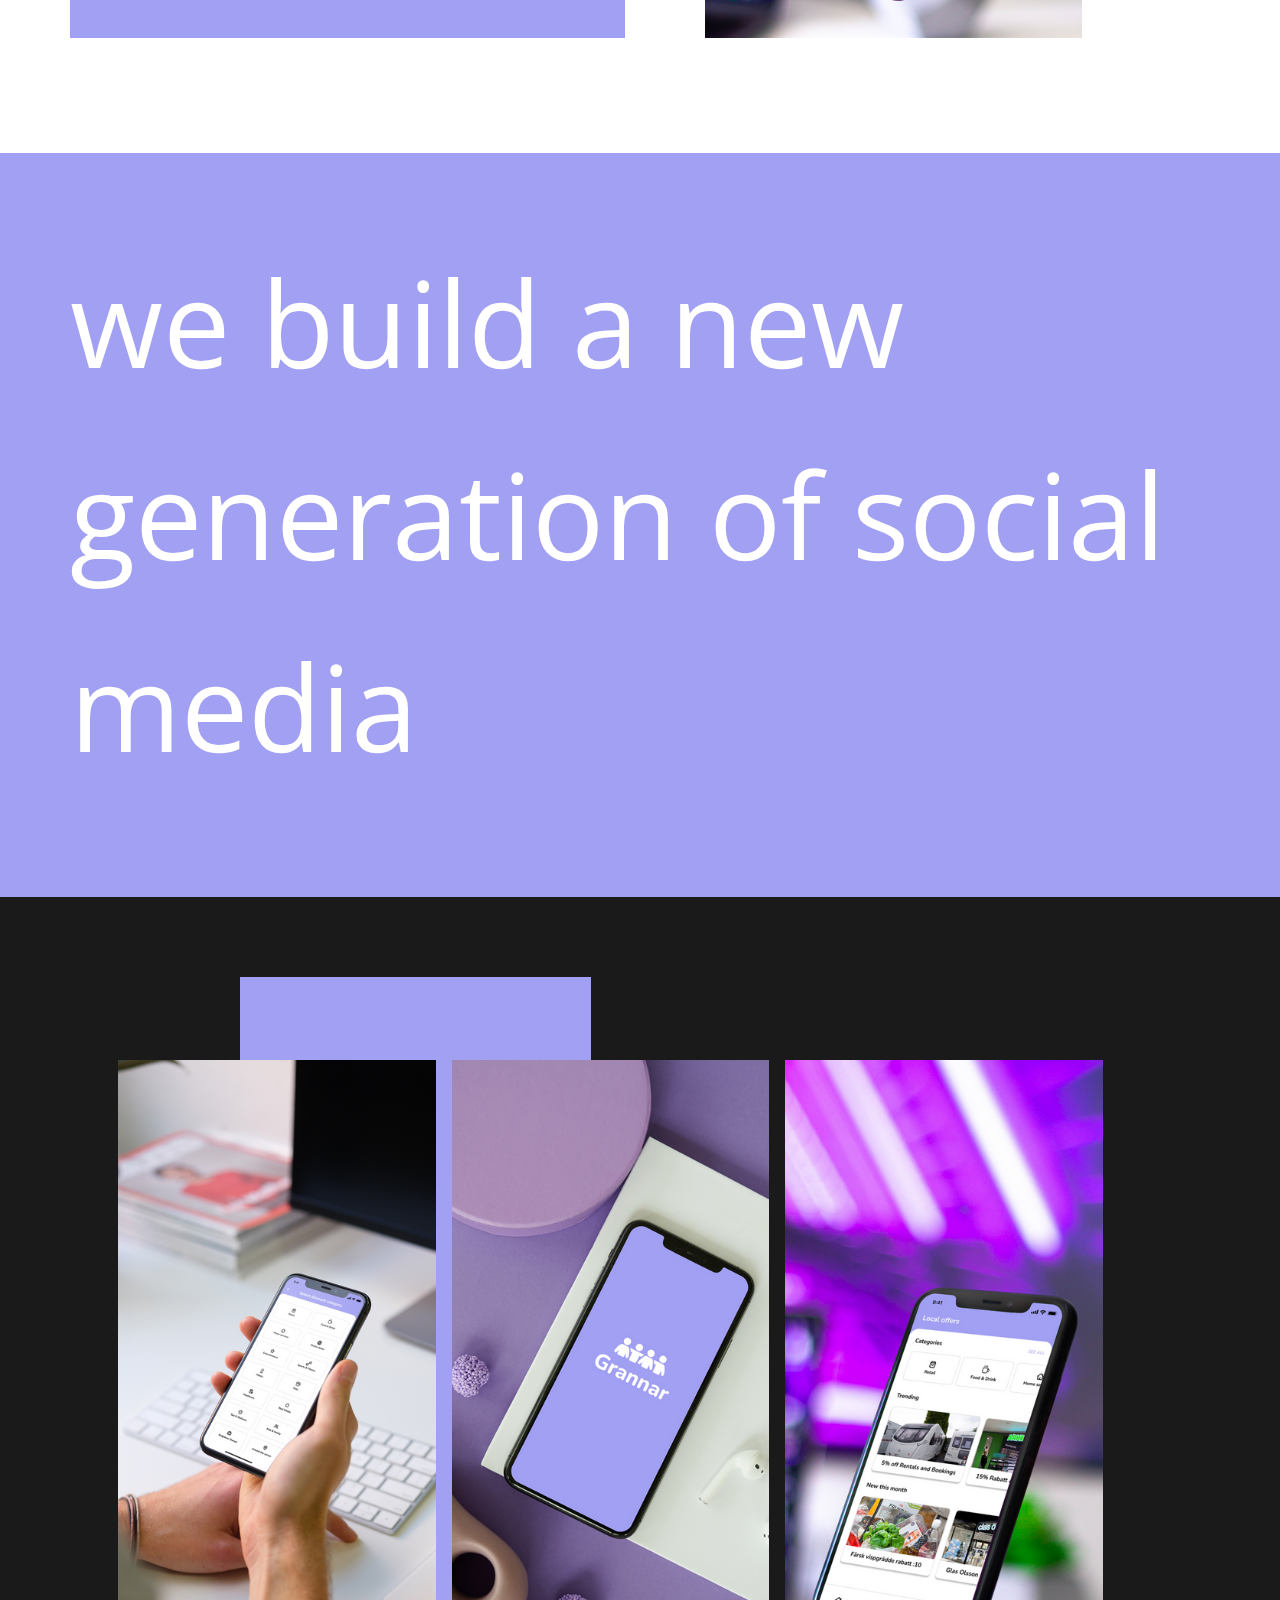
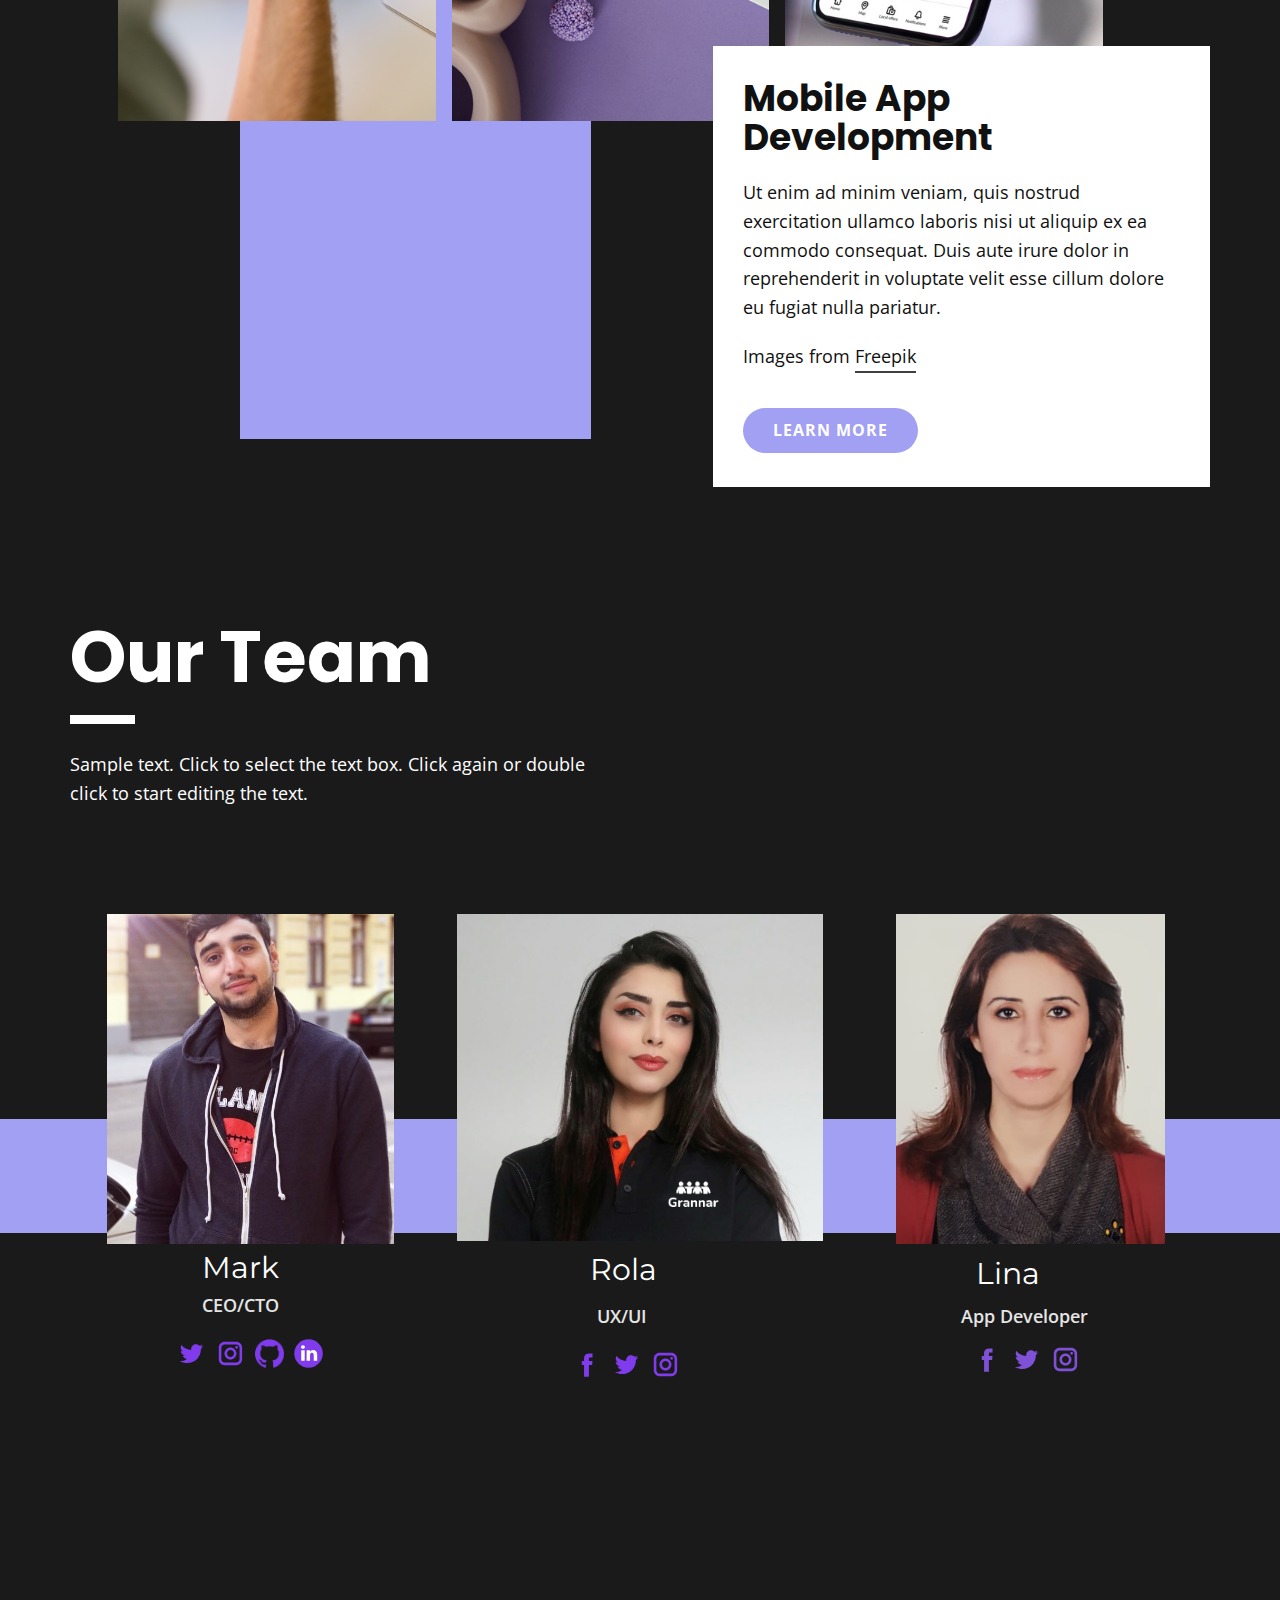
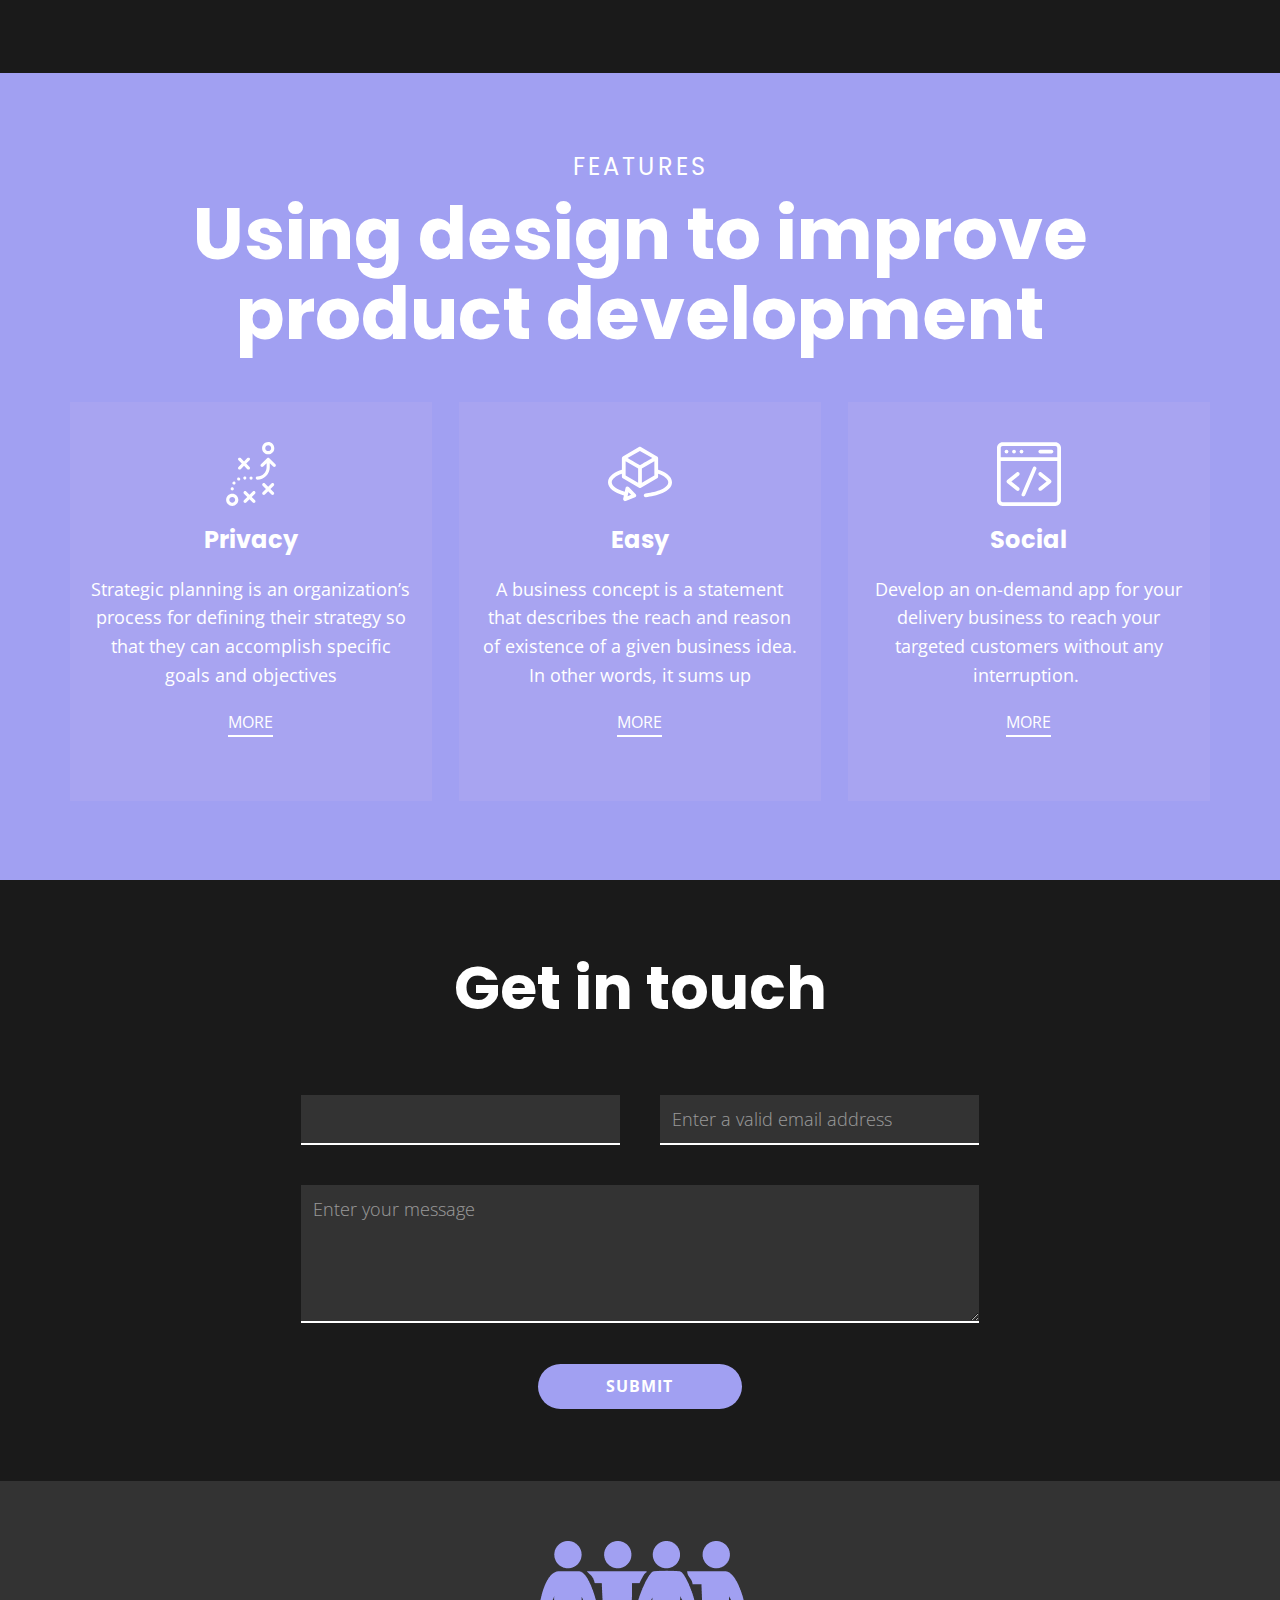
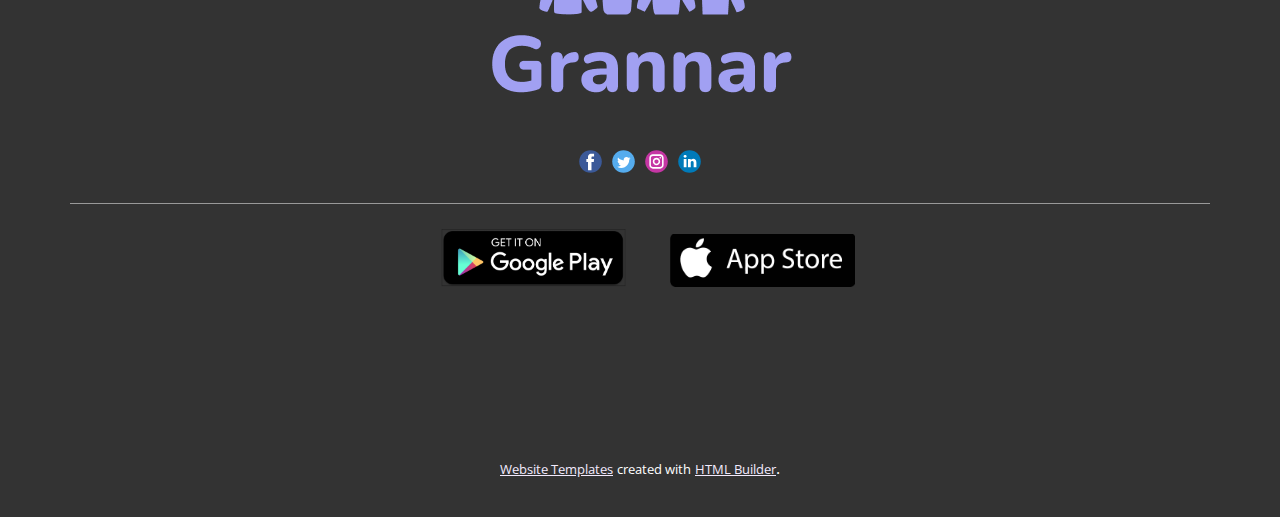
==== commit f8f34fe2: "Add files via upload" ====
--- a/Page-5.html
+++ b/Page-5.html
@@ -31,7 +31,7 @@
     <meta property="og:title" content="Page 5">
     <meta property="og:type" content="website">
   </head>
-  <body class="u-body u-xl-mode" data-lang="en"><header class="u-clearfix u-header u-header" id="sec-8624"><div class="u-clearfix u-sheet u-valign-middle u-sheet-1">
+  <body class="u-body u-xl-mode" data-lang="en"><header class="u-clearfix u-header u-header" id="sec-8624"><div class="u-clearfix u-sheet u-sheet-1">
         <a href="https://nicepage.com" class="u-image u-logo u-image-1" data-image-width="304" data-image-height="179">
           <img src="images/logo.png" class="u-logo-image u-logo-image-1">
         </a>
@@ -44,14 +44,16 @@
             </a>
           </div>
           <div class="u-custom-menu u-nav-container" wfd-invisible="true">
-            <ul class="u-nav u-spacing-2 u-unstyled u-nav-1"><li class="u-nav-item"><a class="u-active-grey-5 u-button-style u-hover-grey-10 u-nav-link u-text-active-grey-90 u-text-grey-90 u-text-hover-grey-90" href="#" style="padding: 10px 20px;">Page 4</a>
+            <ul class="u-nav u-spacing-2 u-unstyled u-nav-1"><li class="u-nav-item"><a class="u-active-grey-5 u-button-style u-hover-grey-10 u-nav-link u-text-active-grey-90 u-text-grey-90 u-text-hover-grey-90" href="Page-5.html#sec-90fb" style="padding: 10px 20px;">Home</a>
+</li><li class="u-nav-item"><a class="u-active-grey-5 u-button-style u-hover-grey-10 u-nav-link u-text-active-grey-90 u-text-grey-90 u-text-hover-grey-90" href="Page-5.html#sec-6626" style="padding: 10px 20px;">About Us</a>
 </li></ul>
           </div>
           <div class="u-custom-menu u-nav-container-collapse">
             <div class="u-black u-container-style u-inner-container-layout u-opacity u-opacity-95 u-sidenav">
               <div class="u-inner-container-layout u-sidenav-overflow">
                 <div class="u-menu-close"></div>
-                <ul class="u-align-center u-nav u-popupmenu-items u-unstyled u-nav-2"><li class="u-nav-item"><a class="u-button-style u-nav-link" href="#" style="padding: 10px 20px;">Page 4</a>
+                <ul class="u-align-center u-nav u-popupmenu-items u-unstyled u-nav-2"><li class="u-nav-item"><a class="u-button-style u-nav-link" href="Page-5.html#sec-90fb">Home</a>
+</li><li class="u-nav-item"><a class="u-button-style u-nav-link" href="Page-5.html#sec-6626">About Us</a>
 </li></ul>
               </div>
             </div>
@@ -128,8 +130,8 @@
         <div class="u-gallery u-layout-grid u-lightbox u-no-transition u-show-text-on-hover u-gallery-1" id="carousel-d909">
           <div class="u-gallery-inner u-gallery-inner-1" role="listbox">
             <div class="u-effect-fade u-gallery-item u-gallery-item-1">
-              <div class="u-back-slide" data-image-width="626" data-image-height="417">
-                <img class="u-back-image u-expanded" src="images/businessman-checking-stock-market-online_53876-11970.jpg">
+              <div class="u-back-slide" data-image-width="648" data-image-height="864">
+                <img class="u-back-image u-expanded" src="images/YoungmanholdingiPhone11mockupMockuuupsStudio.png">
               </div>
               <div class="u-over-slide u-shading u-over-slide-1">
                 <h3 class="u-gallery-heading"></h3>
@@ -137,8 +139,8 @@
               </div>
             </div>
             <div class="u-effect-fade u-gallery-item u-gallery-item-2">
-              <div class="u-back-slide" data-image-width="626" data-image-height="626">
-                <img class="u-back-image u-expanded" src="images/music-player-app-interface-set_23-2148547854.jpg">
+              <div class="u-back-slide" data-image-width="691" data-image-height="864">
+                <img class="u-back-image u-expanded" src="images/iPhonemockuponapurpletable2.png">
               </div>
               <div class="u-over-slide u-shading u-over-slide-2">
                 <h3 class="u-gallery-heading"></h3>
@@ -146,37 +148,10 @@
               </div>
             </div>
             <div class="u-effect-fade u-gallery-item u-gallery-item-3">
-              <div class="u-back-slide" data-image-width="462" data-image-height="417">
-                <img class="u-back-image u-expanded" src="images/cxcc.jpg">
+              <div class="u-back-slide" data-image-width="711" data-image-height="864">
+                <img class="u-back-image u-expanded" src="images/MinimalisticiPhonemockupfloatinginairMockuuupsStudio.png">
               </div>
               <div class="u-over-slide u-shading u-over-slide-3">
-                <h3 class="u-gallery-heading"></h3>
-                <p class="u-gallery-text"></p>
-              </div>
-            </div>
-            <div class="u-effect-fade u-gallery-item u-gallery-item-4">
-              <div class="u-back-slide" data-image-width="462" data-image-height="417">
-                <img class="u-back-image u-expanded" src="images/ccc.jpg">
-              </div>
-              <div class="u-over-slide u-shading u-over-slide-4">
-                <h3 class="u-gallery-heading"></h3>
-                <p class="u-gallery-text"></p>
-              </div>
-            </div>
-            <div class="u-effect-fade u-gallery-item u-gallery-item-5">
-              <div class="u-back-slide" data-image-width="462" data-image-height="417">
-                <img class="u-back-image u-expanded" src="images/vcv.jpg">
-              </div>
-              <div class="u-over-slide u-shading u-over-slide-5">
-                <h3 class="u-gallery-heading"></h3>
-                <p class="u-gallery-text"></p>
-              </div>
-            </div>
-            <div class="u-effect-fade u-gallery-item u-gallery-item-6">
-              <div class="u-back-slide" data-image-width="626" data-image-height="626">
-                <img class="u-back-image u-expanded" src="images/black-screen-smartphone-mockup-design_53876-65977.jpg">
-              </div>
-              <div class="u-over-slide u-shading u-over-slide-6">
                 <h3 class="u-gallery-heading"></h3>
                 <p class="u-gallery-text"></p>
               </div>
@@ -198,8 +173,6 @@
       <h1 class="u-text u-text-1">Our Team</h1>
       <div class="u-border-9 u-border-white u-line u-line-horizontal u-line-1"></div>
       <p class="u-text u-text-2">Sample text. Click to select the text box. Click again or double click to start editing the text.</p>
-      <p class="u-align-left u-custom-font u-text u-text-3">Images from <a href="https://www.freepik.com/photos/people" class="u-border-1 u-border-no-left u-border-no-right u-border-no-top u-border-white u-btn u-button-link u-button-style u-none u-text-body-alt-color u-btn-1">Freepik</a>
-      </p>
       <div class="u-custom-color-1 u-expanded-width u-shape u-shape-rectangle u-shape-1"></div>
       <div class="u-clearfix u-gutter-20 u-layout-wrap u-layout-wrap-1">
         <div class="u-gutter-0 u-layout">
@@ -207,8 +180,8 @@
             <div class="u-container-style u-layout-cell u-size-20 u-layout-cell-1">
               <div class="u-container-layout u-container-layout-1">
                 <img class="u-image u-image-1" src="images/27715.jpeg" data-image-width="544" data-image-height="781">
-                <h4 class="u-custom-font u-font-montserrat u-text u-text-4" spellcheck="false">Mark</h4>
-                <h5 class="u-custom-font u-text u-text-font u-text-grey-10 u-text-5">CEO/CTO</h5>
+                <h4 class="u-custom-font u-font-montserrat u-text u-text-3" spellcheck="false">Mark</h4>
+                <h5 class="u-custom-font u-text u-text-font u-text-grey-10 u-text-4">CEO/CTO</h5>
                 <div class="u-social-icons u-spacing-10 u-social-icons-1">
                   <a class="u-social-url" target="_blank" href=""><span class="u-icon u-icon-circle u-social-icon u-social-twitter u-text-palette-1-base u-icon-1"><svg class="u-svg-link" preserveAspectRatio="xMidYMin slice" viewBox="0 0 112 112" style=""><use xlink:href="#svg-e84c"></use></svg><svg class="u-svg-content" viewBox="0 0 112 112" x="0px" y="0px" id="svg-e84c"><path d="M92.2,38.2c0,0.8,0,1.6,0,2.3c0,24.3-18.6,52.4-52.6,52.4c-10.6,0.1-20.2-2.9-28.5-8.2 c1.4,0.2,2.9,0.2,4.4,0.2c8.7,0,16.7-2.9,23-7.9c-8.1-0.2-14.9-5.5-17.3-12.8c1.1,0.2,2.4,0.2,3.4,0.2c1.6,0,3.3-0.2,4.8-0.7 c-8.4-1.6-14.9-9.2-14.9-18c0-0.2,0-0.2,0-0.2c2.5,1.4,5.4,2.2,8.4,2.3c-5-3.3-8.3-8.9-8.3-15.4c0-3.4,1-6.5,2.5-9.2 c9.1,11.1,22.7,18.5,38,19.2c-0.2-1.4-0.4-2.8-0.4-4.3c0.1-10,8.3-18.2,18.5-18.2c5.4,0,10.1,2.2,13.5,5.7c4.3-0.8,8.1-2.3,11.7-4.5 c-1.4,4.3-4.3,7.9-8.1,10.1c3.7-0.4,7.3-1.4,10.6-2.9C98.9,32.3,95.7,35.5,92.2,38.2z"></path></svg></span>
                   </a>
@@ -226,8 +199,8 @@
             <div class="u-container-style u-layout-cell u-size-20 u-layout-cell-2">
               <div class="u-container-layout u-valign-top-md u-valign-top-sm u-valign-top-xs u-container-layout-2">
                 <img class="u-expanded-width u-image u-image-2" src="images/Group34113.png" data-image-width="853" data-image-height="853">
-                <h4 class="u-custom-font u-font-montserrat u-text u-text-6" spellcheck="false">Rola</h4>
-                <h5 class="u-custom-font u-text u-text-font u-text-grey-10 u-text-7">UX/UI</h5>
+                <h4 class="u-custom-font u-font-montserrat u-text u-text-5" spellcheck="false">Rola</h4>
+                <h5 class="u-custom-font u-text u-text-font u-text-grey-10 u-text-6">UX/UI</h5>
                 <div class="u-social-icons u-spacing-10 u-social-icons-2">
                   <a class="u-social-url" target="_blank" href=""><span class="u-icon u-icon-circle u-social-facebook u-social-icon u-text-palette-1-base u-icon-5"><svg class="u-svg-link" preserveAspectRatio="xMidYMin slice" viewBox="0 0 112 112" style=""><use xlink:href="#svg-1d12"></use></svg><svg class="u-svg-content" viewBox="0 0 112 112" x="0px" y="0px" id="svg-1d12"><path d="M75.5,28.8H65.4c-1.5,0-4,0.9-4,4.3v9.4h13.9l-1.5,15.8H61.4v45.1H42.8V58.3h-8.8V42.4h8.8V32.2 c0-7.4,3.4-18.8,18.8-18.8h13.8v15.4H75.5z"></path></svg></span>
                   </a>
@@ -240,8 +213,9 @@
             </div>
             <div class="u-container-style u-layout-cell u-size-20 u-layout-cell-3">
               <div class="u-container-layout u-container-layout-3">
-                <h4 class="u-custom-font u-font-montserrat u-text u-text-8" spellcheck="false">Lina</h4>
-                <h5 class="u-custom-font u-text u-text-font u-text-grey-10 u-text-9">App Developer</h5>
+                <img class="u-image u-image-default u-image-3" src="images/IMG-20221116-WA0000.jpg" alt="" data-image-width="483" data-image-height="601">
+                <h4 class="u-custom-font u-font-montserrat u-text u-text-7" spellcheck="false">Lina</h4>
+                <h5 class="u-custom-font u-text u-text-font u-text-grey-10 u-text-8">App Developer</h5>
                 <div class="u-social-icons u-spacing-10 u-social-icons-3">
                   <a class="u-social-url" target="_blank" href=""><span class="u-icon u-icon-circle u-social-facebook u-social-icon u-text-palette-4-base u-icon-8"><svg class="u-svg-link" preserveAspectRatio="xMidYMin slice" viewBox="0 0 112 112" style=""><use xlink:href="#svg-b4de"></use></svg><svg class="u-svg-content" viewBox="0 0 112 112" x="0px" y="0px" id="svg-b4de"><path d="M75.5,28.8H65.4c-1.5,0-4,0.9-4,4.3v9.4h13.9l-1.5,15.8H61.4v45.1H42.8V58.3h-8.8V42.4h8.8V32.2 c0-7.4,3.4-18.8,18.8-18.8h13.8v15.4H75.5z"></path></svg></span>
                   </a>
@@ -310,7 +284,7 @@
               <textarea placeholder="Enter your message" rows="4" cols="50" id="message-e4cc" name="message" class="u-border-2 u-border-no-left u-border-no-right u-border-no-top u-border-white u-grey-80 u-input u-input-rectangle u-text-body-alt-color u-input-3" required="" spellcheck="false"></textarea>
             </div>
             <div class="u-align-center u-form-group u-form-submit u-form-group-4">
-              <a href="#" class="u-btn u-btn-round u-btn-submit u-button-style u-hover-palette-1-dark-1 u-palette-4-base u-radius-50 u-btn-1">Submit</a>
+              <a href="#" class="u-border-none u-btn u-btn-round u-btn-submit u-button-style u-custom-color-1 u-hover-palette-1-dark-1 u-radius-50 u-btn-1">Submit</a>
               <input type="submit" value="submit" class="u-form-control-hidden u-grey-5" wfd-invisible="true">
             </div>
             <div class="u-form-send-message u-form-send-success" wfd-invisible="true">Thank you! Your message has been sent.</div>
@@ -324,8 +298,8 @@
     
     
     <footer class="u-clearfix u-footer u-grey-80" id="sec-a418"><div class="u-clearfix u-sheet u-sheet-1">
-        <a href="https://nicepage.com" class="u-image u-logo u-image-1" data-image-width="80" data-image-height="40">
-          <img src="images/default-logo.png" class="u-logo-image u-logo-image-1">
+        <a href="https://nicepage.com" class="u-image u-logo u-image-1" data-image-width="304" data-image-height="179">
+          <img src="images/logo.png" class="u-logo-image u-logo-image-1">
         </a>
         <div class="u-align-left u-social-icons u-spacing-10 u-social-icons-1">
           <a class="u-social-url" title="facebook" target="_blank" href=""><span class="u-icon u-social-facebook u-social-icon u-icon-1"><svg class="u-svg-link" preserveAspectRatio="xMidYMin slice" viewBox="0 0 112 112" style=""><use xlink:href="#svg-3243"></use></svg><svg class="u-svg-content" viewBox="0 0 112 112" x="0" y="0" id="svg-3243"><circle fill="currentColor" cx="56.1" cy="56.1" r="55"></circle><path fill="#FFFFFF" d="M73.5,31.6h-9.1c-1.4,0-3.6,0.8-3.6,3.9v8.5h12.6L72,58.3H60.8v40.8H43.9V58.3h-8V43.9h8v-9.2
--- a/nicepage.css
+++ b/nicepage.css
@@ -38425,9 +38425,8 @@
 }
 
 .u-header .u-nav-1 {
+  font-weight: 500;
   font-size: 1rem;
-  letter-spacing: 0px;
-  font-weight: 500;
 }
 
 .u-header .u-nav-2 {
@@ -38450,8 +38449,8 @@
 }
 
 .u-footer .u-image-1 {
-  width: 80px;
-  height: 40px;
+  width: 304px;
+  height: 179px;
   margin: 60px auto 0;
 }
 
--- a/Page-5.css
+++ b/Page-5.css
@@ -414,7 +414,7 @@
 
 .u-section-4 .u-gallery-1 {
   width: 985px;
-  height: 671px;
+  height: 661px;
   grid-gap: 10px;
   margin: -979px auto 0 48px;
 }
@@ -451,38 +451,11 @@
   padding: 20px;
 }
 
-.u-section-4 .u-gallery-item-4 {
-  margin-right: 0;
-}
-
-.u-section-4 .u-over-slide-4 {
-  background-image: linear-gradient(0deg, rgba(0,0,0,0.2), rgba(0,0,0,0.2));
-  padding: 20px;
-}
-
-.u-section-4 .u-gallery-item-5 {
-  margin-right: 0;
-}
-
-.u-section-4 .u-over-slide-5 {
-  background-image: linear-gradient(0deg, rgba(0,0,0,0.2), rgba(0,0,0,0.2));
-  padding: 20px;
-}
-
-.u-section-4 .u-gallery-item-6 {
-  margin-right: 0;
-}
-
-.u-section-4 .u-over-slide-6 {
-  background-image: linear-gradient(0deg, rgba(0,0,0,0.2), rgba(0,0,0,0.2));
-  padding: 20px;
-}
-
 .u-section-4 .u-group-1 {
   width: 497px;
   min-height: 441px;
   background-image: none;
-  margin: -85px 0 41px auto;
+  margin: -75px 0 41px auto;
 }
 
 .u-section-4 .u-container-layout-1 {
@@ -535,13 +508,13 @@
     width: 905px;
     margin-top: -876px;
     margin-left: 0;
-    height: 640px;
+    height: 630px;
   }
 
   .u-section-4 .u-group-1 {
     width: 435px;
     min-height: 434px;
-    margin-top: -54px;
+    margin-top: -44px;
     margin-bottom: 59px;
   }
 
@@ -563,7 +536,7 @@
   .u-section-4 .u-gallery-1 {
     width: 685px;
     margin-top: -1210px;
-    height: 1114px;
+    height: 1469px;
   }
 
   .u-section-4 .u-gallery-inner-1 {
@@ -591,7 +564,7 @@
   .u-section-4 .u-gallery-1 {
     width: 505px;
     margin-top: -3570px;
-    height: 3378px;
+    height: 3349px;
   }
 
   .u-section-4 .u-gallery-inner-1 {
@@ -627,7 +600,7 @@
     margin-top: -2667px;
     margin-right: 0;
     margin-left: auto;
-    height: 2145px;
+    height: 2116px;
   }
 
   .u-section-4 .u-group-1 {
@@ -664,19 +637,9 @@
   margin: 26px calc(((100% - 1140px) / 2) + 620px) 0 calc(((100% - 1140px) / 2));
 }
 
-.u-section-5 .u-text-3 {
-  font-family: Poppins;
-  margin: 11px calc(((100% - 1140px) / 2) + 976px) 0 calc(((100% - 1140px) / 2));
-}
-
-.u-section-5 .u-btn-1 {
-  border-style: solid;
-  padding: 0;
-}
-
 .u-section-5 .u-shape-1 {
   height: 114px;
-  margin-top: 275px;
+  margin-top: 312px;
   margin-bottom: 0;
 }
 
@@ -699,12 +662,12 @@
   margin: 30px 44px 0 37px;
 }
 
-.u-section-5 .u-text-4 {
+.u-section-5 .u-text-3 {
   font-size: 1.875rem;
   margin: 6px -72px 0 132px;
 }
 
-.u-section-5 .u-text-5 {
+.u-section-5 .u-text-4 {
   font-size: 1.125rem;
   font-weight: 600;
   margin: 9px -102px 0 132px;
@@ -749,12 +712,12 @@
   height: 327px;
 }
 
-.u-section-5 .u-text-6 {
+.u-section-5 .u-text-5 {
   font-size: 1.875rem;
   margin: 11px -73px 0 133px;
 }
 
-.u-section-5 .u-text-7 {
+.u-section-5 .u-text-6 {
   font-size: 1.125rem;
   font-weight: 600;
   margin: 18px 124px 0 140px;
@@ -782,22 +745,28 @@
 }
 
 .u-section-5 .u-layout-cell-3 {
-  min-height: 734px;
+  min-height: 789px;
 }
 
 .u-section-5 .u-container-layout-3 {
-  padding: 200px 0 30px;
+  padding: 30px 0;
+}
+
+.u-section-5 .u-image-3 {
+  width: 269px;
+  height: 330px;
+  margin: 0 45px 0 auto;
+}
+
+.u-section-5 .u-text-7 {
+  font-size: 1.875rem;
+  margin: 12px -73px 0 133px;
 }
 
 .u-section-5 .u-text-8 {
-  font-size: 1.875rem;
-  margin: 166px -85px 0 145px;
-}
-
-.u-section-5 .u-text-9 {
   font-size: 1.125rem;
   font-weight: 600;
-  margin: 15px -100px 0 130px;
+  margin: 14px -88px 0 118px;
 }
 
 .u-section-5 .u-social-icons-3 {
@@ -806,7 +775,7 @@
   min-height: 16px;
   width: 107px;
   min-width: 68px;
-  margin: 22px auto 0;
+  margin: 17px auto 0;
 }
 
 .u-section-5 .u-icon-8 {
@@ -840,14 +809,9 @@
     margin-left: calc(((100% - 940px) / 2));
   }
 
-  .u-section-5 .u-text-3 {
-    margin-right: calc(((100% - 940px) / 2) + 776px);
-    margin-left: calc(((100% - 940px) / 2));
-  }
-
   .u-section-5 .u-shape-1 {
     height: 101px;
-    margin-top: 187px;
+    margin-top: 224px;
   }
 
   .u-section-5 .u-layout-wrap-1 {
@@ -866,13 +830,13 @@
     margin-left: 3px;
   }
 
-  .u-section-5 .u-text-4 {
+  .u-section-5 .u-text-3 {
     font-size: 1.75rem;
     margin-right: 0;
     margin-left: 0;
   }
 
-  .u-section-5 .u-text-5 {
+  .u-section-5 .u-text-4 {
     margin-left: 0;
   }
 
@@ -884,13 +848,13 @@
     height: 270px;
   }
 
-  .u-section-5 .u-text-6 {
+  .u-section-5 .u-text-5 {
     font-size: 1.75rem;
     margin-left: 0;
     margin-right: 0;
   }
 
-  .u-section-5 .u-text-7 {
+  .u-section-5 .u-text-6 {
     margin-right: 91px;
     margin-left: 107px;
   }
@@ -900,17 +864,22 @@
   }
 
   .u-section-5 .u-layout-cell-3 {
-    min-height: 605px;
-  }
-
-  .u-section-5 .u-text-8 {
+    min-height: 651px;
+  }
+
+  .u-section-5 .u-image-3 {
+    height: 331px;
+    margin-right: 31px;
+  }
+
+  .u-section-5 .u-text-7 {
     font-size: 1.75rem;
     margin-top: 289px;
     margin-left: 0;
     margin-right: 0;
   }
 
-  .u-section-5 .u-text-9 {
+  .u-section-5 .u-text-8 {
     margin-right: 0;
     margin-left: 0;
   }
@@ -939,14 +908,9 @@
     margin-left: calc(((100% - 720px) / 2));
   }
 
-  .u-section-5 .u-text-3 {
-    margin-right: calc(((100% - 720px) / 2) + 556px);
-    margin-left: calc(((100% - 720px) / 2));
-  }
-
   .u-section-5 .u-shape-1 {
     height: 56px;
-    margin-top: 180px;
+    margin-top: 217px;
   }
 
   .u-section-5 .u-layout-wrap-1 {
@@ -971,11 +935,11 @@
     margin-left: 0;
   }
 
+  .u-section-5 .u-text-3 {
+    font-size: 1.5rem;
+  }
+
   .u-section-5 .u-text-4 {
-    font-size: 1.5rem;
-  }
-
-  .u-section-5 .u-text-5 {
     margin-right: 0;
   }
 
@@ -993,17 +957,17 @@
     height: 198px;
   }
 
+  .u-section-5 .u-text-5 {
+    font-size: 1.5rem;
+  }
+
   .u-section-5 .u-text-6 {
-    font-size: 1.5rem;
-  }
-
-  .u-section-5 .u-text-7 {
     margin-right: 54px;
     margin-left: 70px;
   }
 
   .u-section-5 .u-layout-cell-3 {
-    min-height: 507px;
+    min-height: 100px;
   }
 
   .u-section-5 .u-container-layout-3 {
@@ -1012,7 +976,13 @@
     padding-right: 10px;
   }
 
-  .u-section-5 .u-text-8 {
+  .u-section-5 .u-image-3 {
+    width: 227px;
+    height: 279px;
+    margin-right: 0;
+  }
+
+  .u-section-5 .u-text-7 {
     font-size: 1.5rem;
     margin-top: 228px;
   }
@@ -1034,11 +1004,6 @@
 
   .u-section-5 .u-text-2 {
     margin-right: calc(((100% - 540px) / 2) + 20px);
-    margin-left: calc(((100% - 540px) / 2));
-  }
-
-  .u-section-5 .u-text-3 {
-    margin-right: calc(((100% - 540px) / 2) + 376px);
     margin-left: calc(((100% - 540px) / 2));
   }
 
@@ -1075,17 +1040,13 @@
     height: 468px;
   }
 
-  .u-section-5 .u-layout-cell-3 {
-    min-height: 100px;
-  }
-
   .u-section-5 .u-container-layout-3 {
     padding-top: 30px;
     padding-left: 0;
     padding-right: 0;
   }
 
-  .u-section-5 .u-text-8 {
+  .u-section-5 .u-text-7 {
     margin-top: 498px;
   }
 }
@@ -1110,14 +1071,9 @@
     margin-left: calc(((100% - 340px) / 2));
   }
 
-  .u-section-5 .u-text-3 {
-    margin-right: calc(((100% - 340px) / 2) + 176px);
-    margin-left: calc(((100% - 340px) / 2));
-  }
-
   .u-section-5 .u-shape-1 {
     height: 152px;
-    margin-top: 131px;
+    margin-top: 168px;
   }
 
   .u-section-5 .u-layout-wrap-1 {
@@ -1138,7 +1094,7 @@
     height: 288px;
   }
 
-  .u-section-5 .u-text-7 {
+  .u-section-5 .u-text-6 {
     margin-right: 0;
     margin-left: 0;
   }
@@ -1147,7 +1103,7 @@
     padding-bottom: 10px;
   }
 
-  .u-section-5 .u-text-8 {
+  .u-section-5 .u-text-7 {
     margin-top: 318px;
   }
 } .u-section-6 {
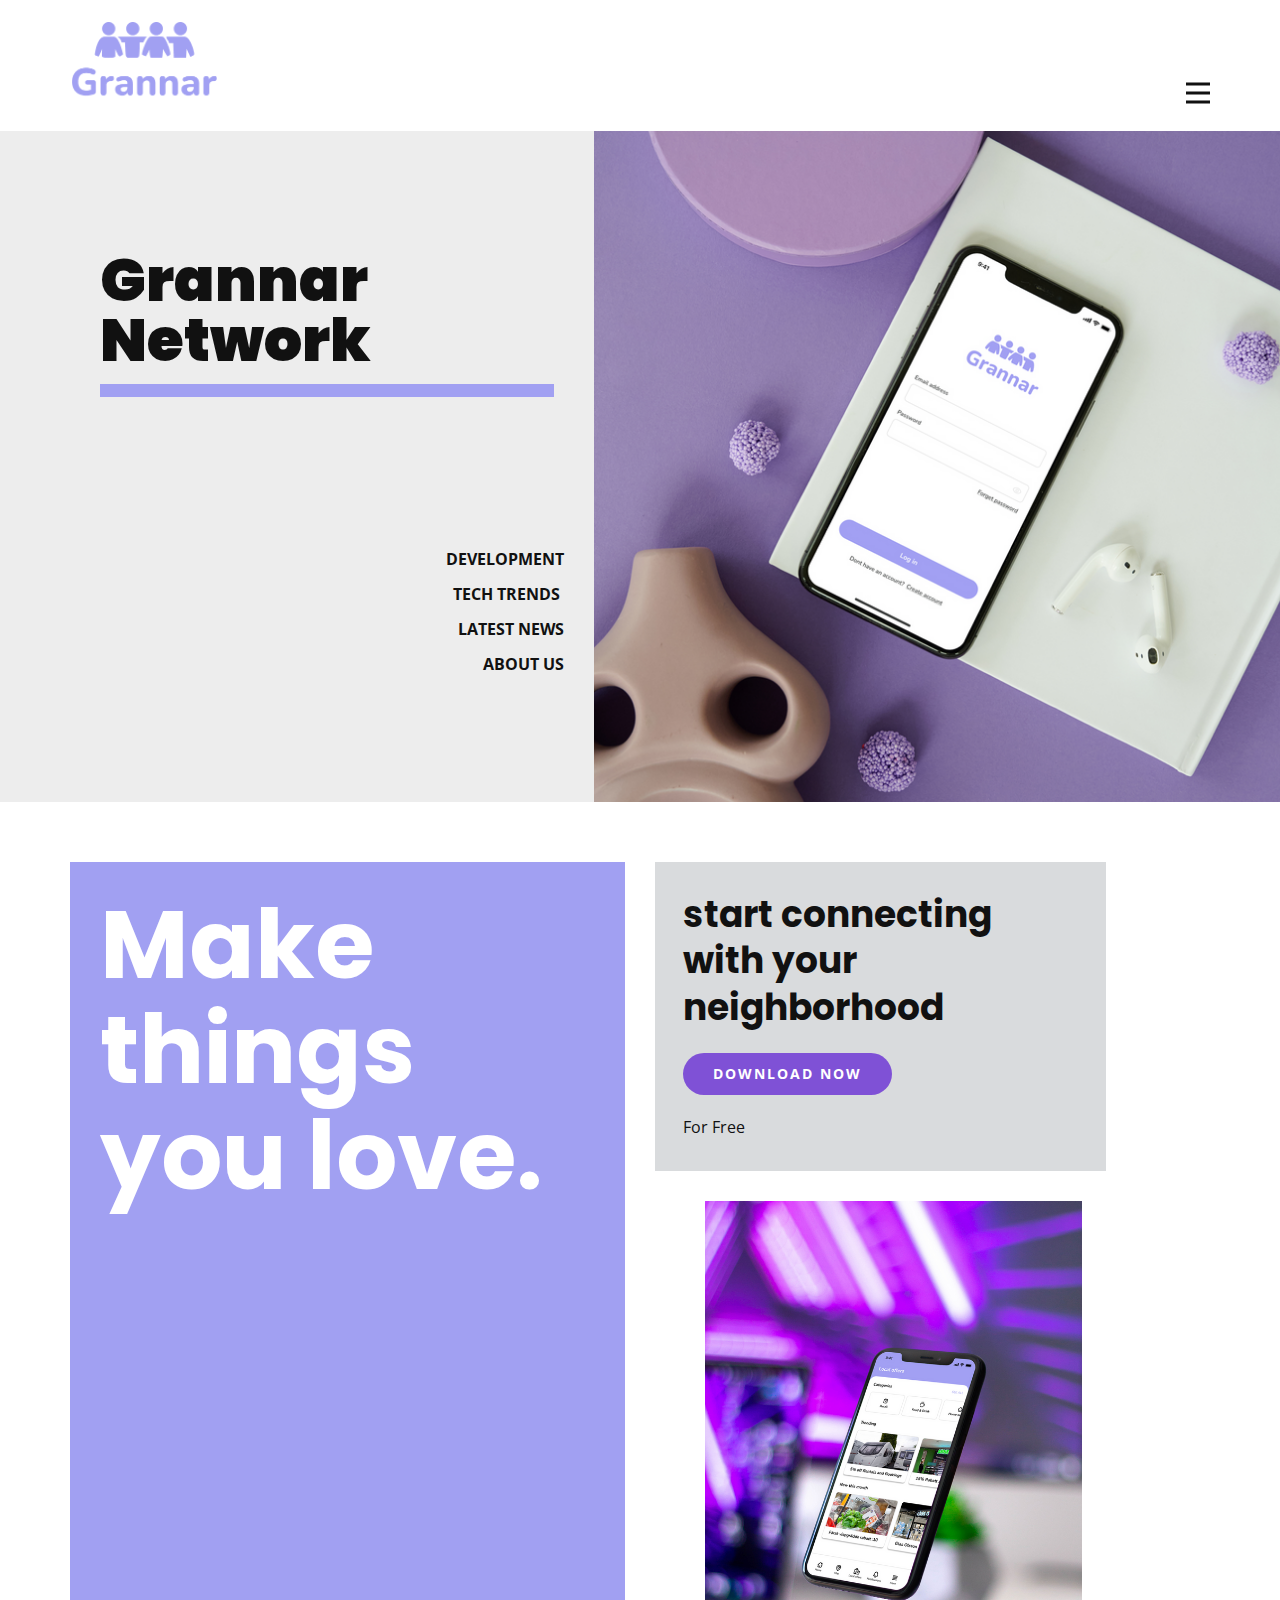
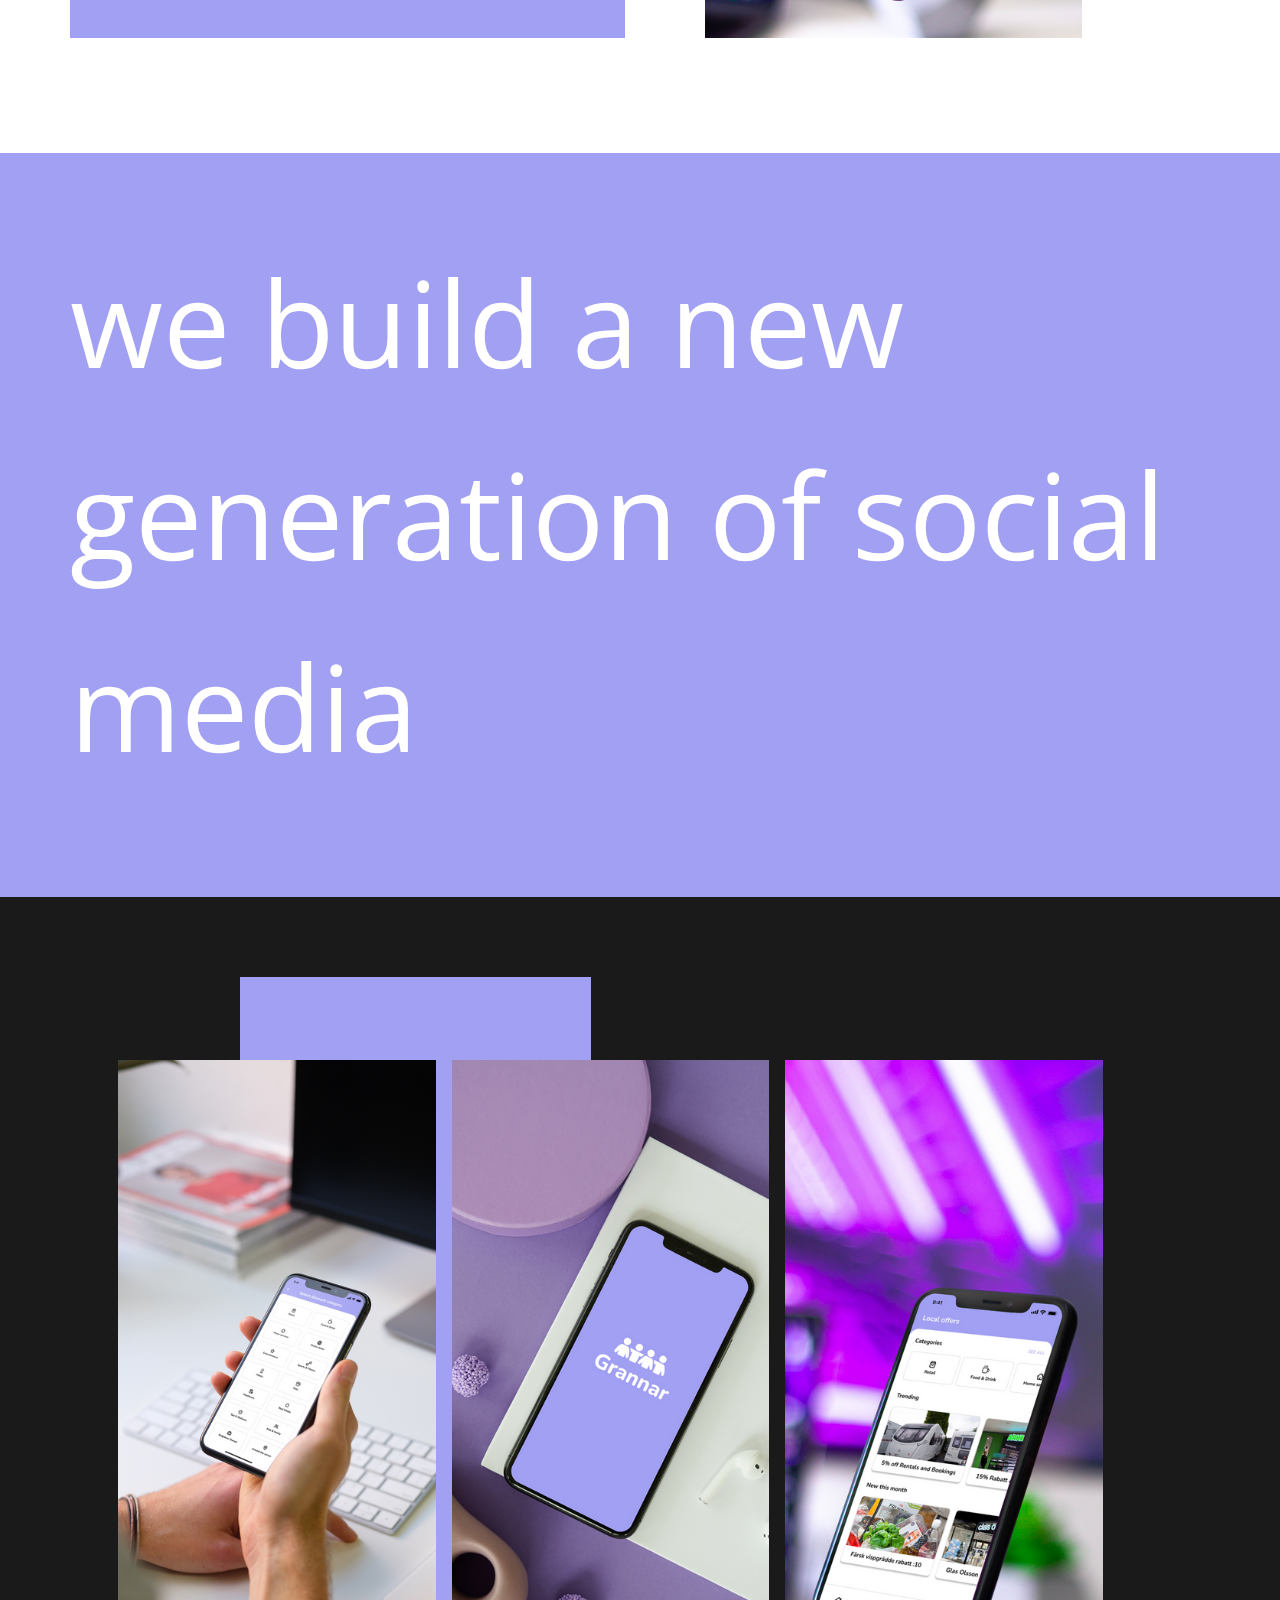
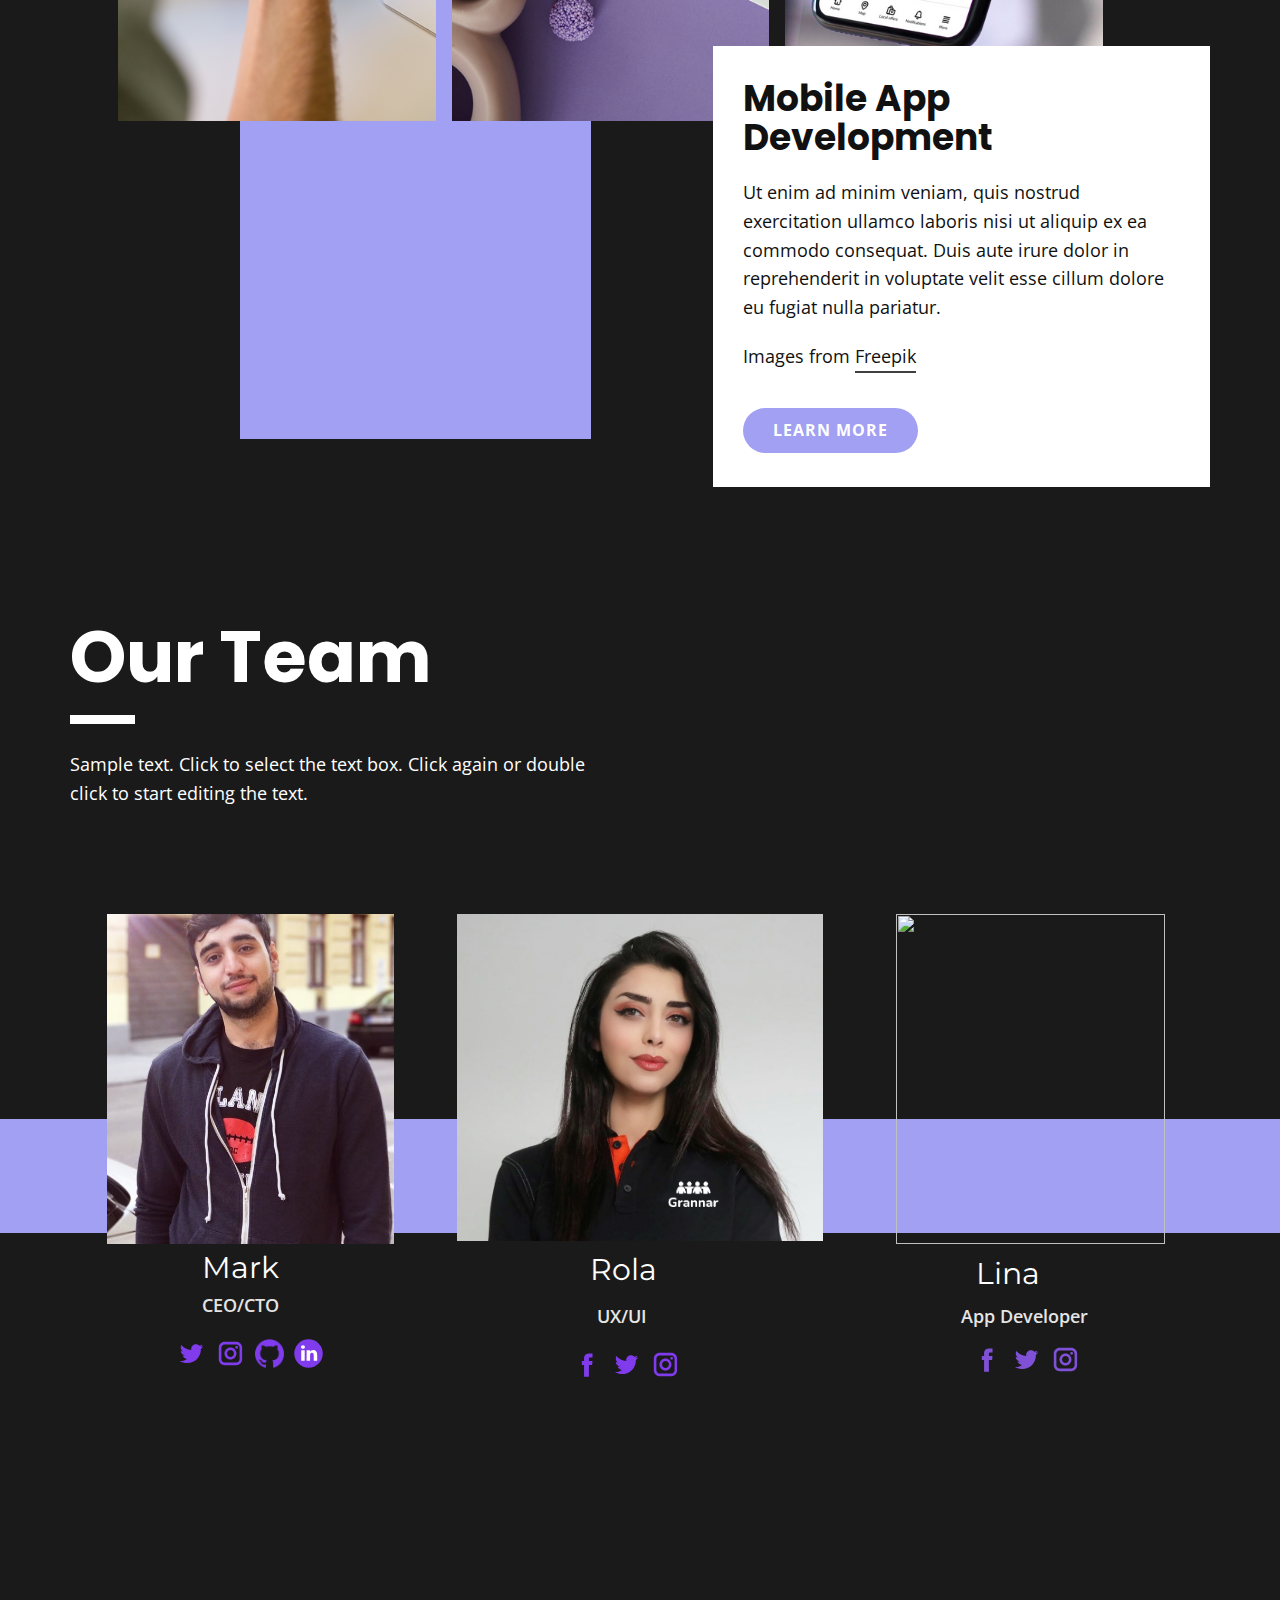
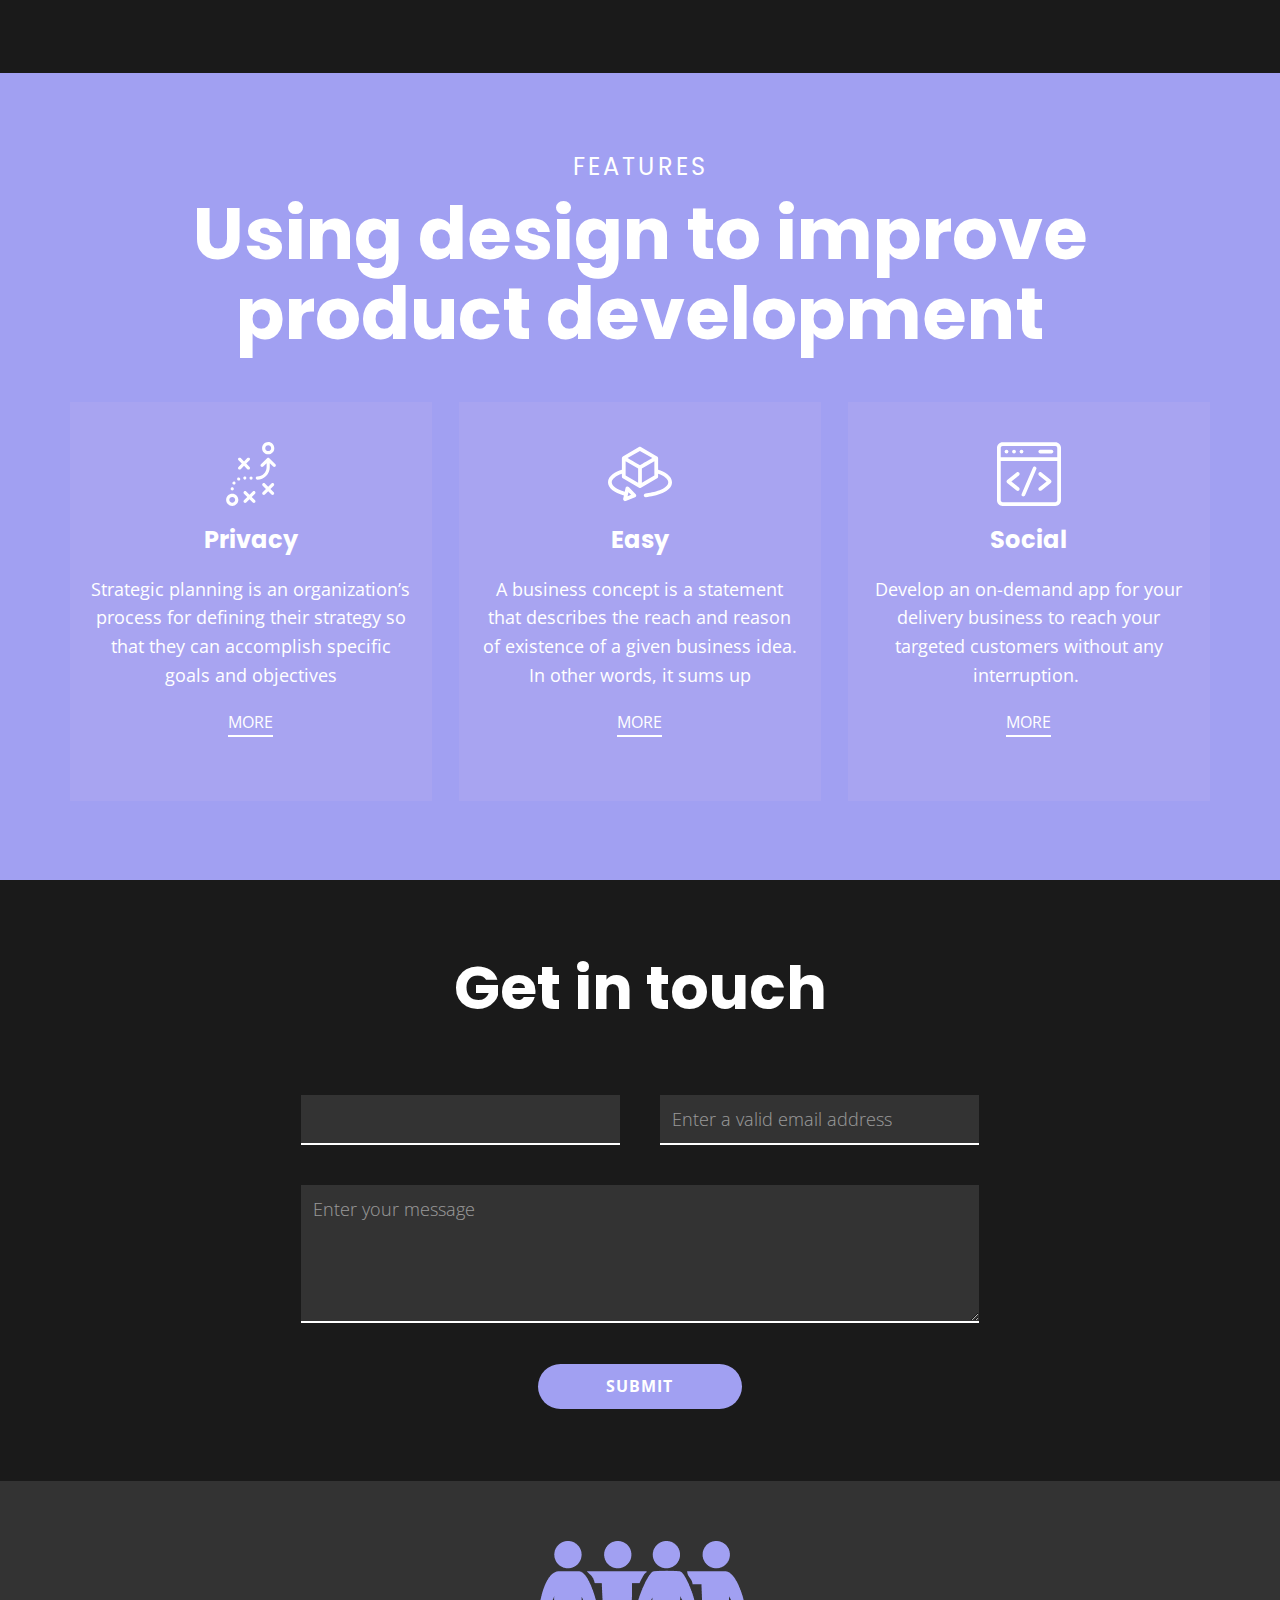
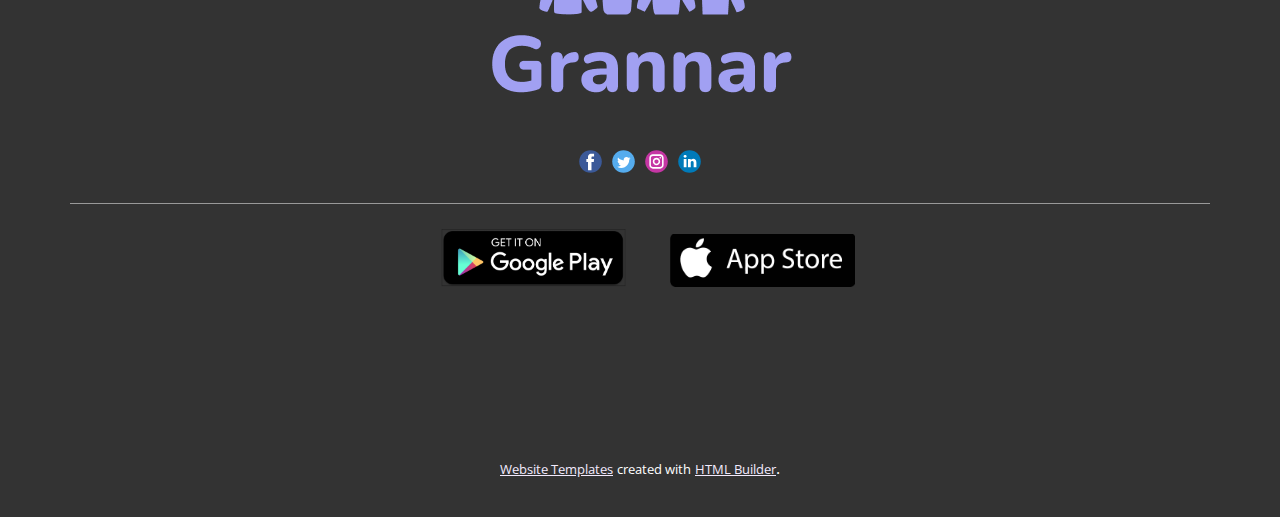
==== commit dc60fc4a: "Update Page-5.html" ====
--- a/Page-5.html
+++ b/Page-5.html
@@ -213,7 +213,7 @@
             </div>
             <div class="u-container-style u-layout-cell u-size-20 u-layout-cell-3">
               <div class="u-container-layout u-container-layout-3">
-                <img class="u-image u-image-default u-image-3" src="images/IMG-20221116-WA0000.jpg" alt="" data-image-width="483" data-image-height="601">
+                <img class="u-image u-image-default u-image-3" src="images/xx" alt="" data-image-width="483" data-image-height="601">
                 <h4 class="u-custom-font u-font-montserrat u-text u-text-7" spellcheck="false">Lina</h4>
                 <h5 class="u-custom-font u-text u-text-font u-text-grey-10 u-text-8">App Developer</h5>
                 <div class="u-social-icons u-spacing-10 u-social-icons-3">
@@ -337,4 +337,4 @@
       </a>. 
     </section>
   
-</body></html>+</body></html>
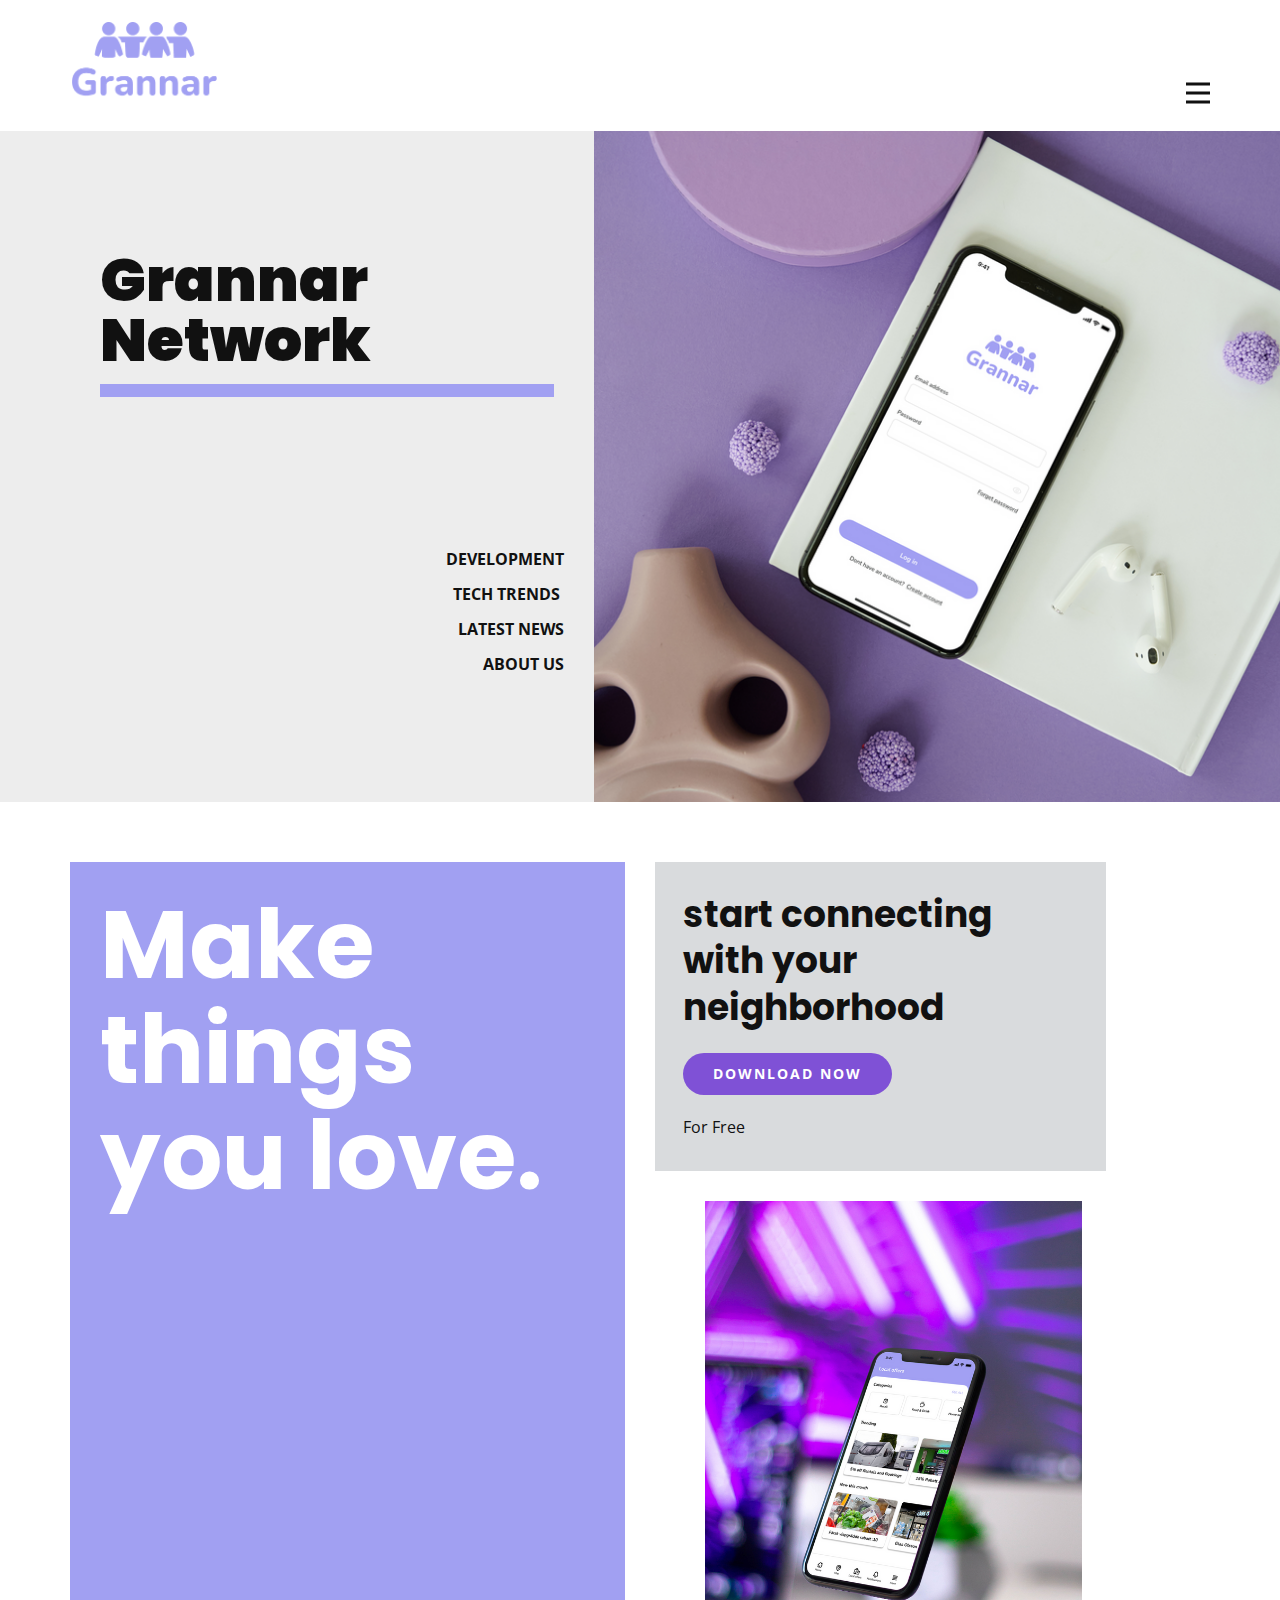
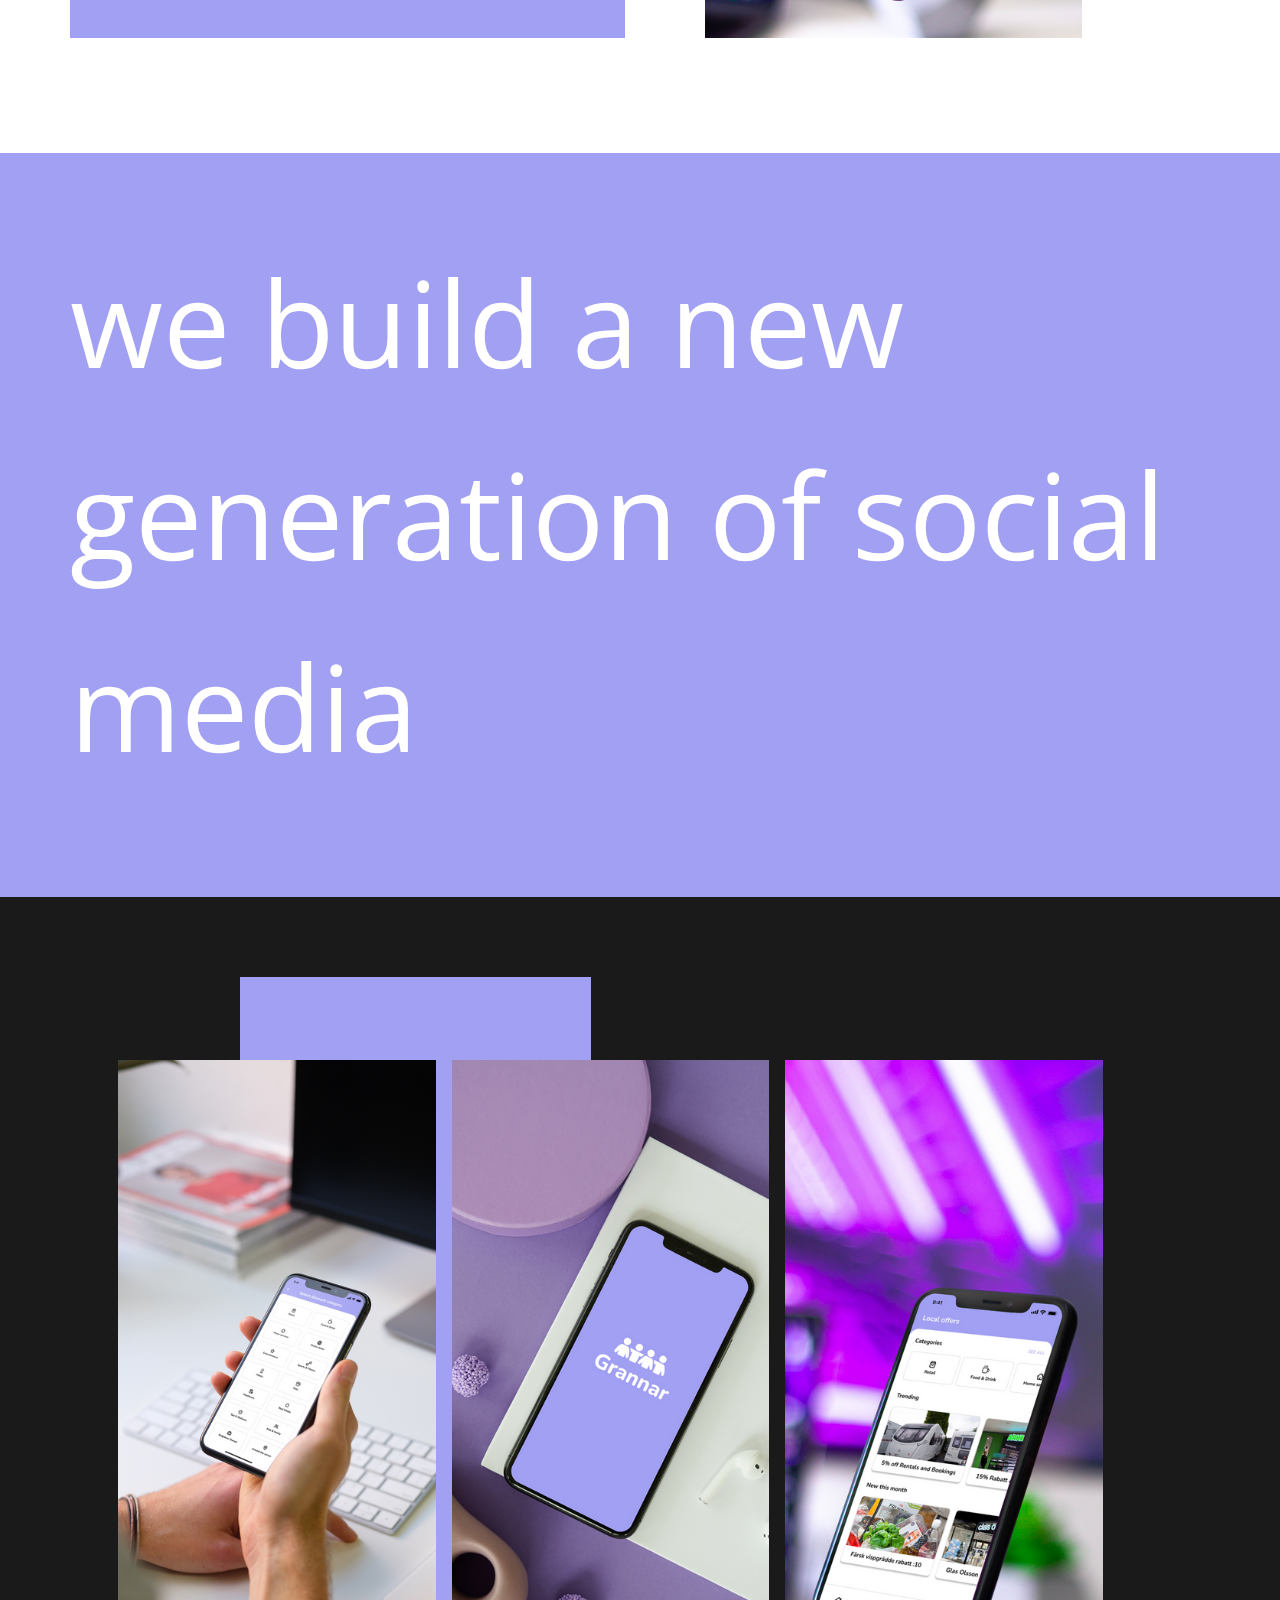
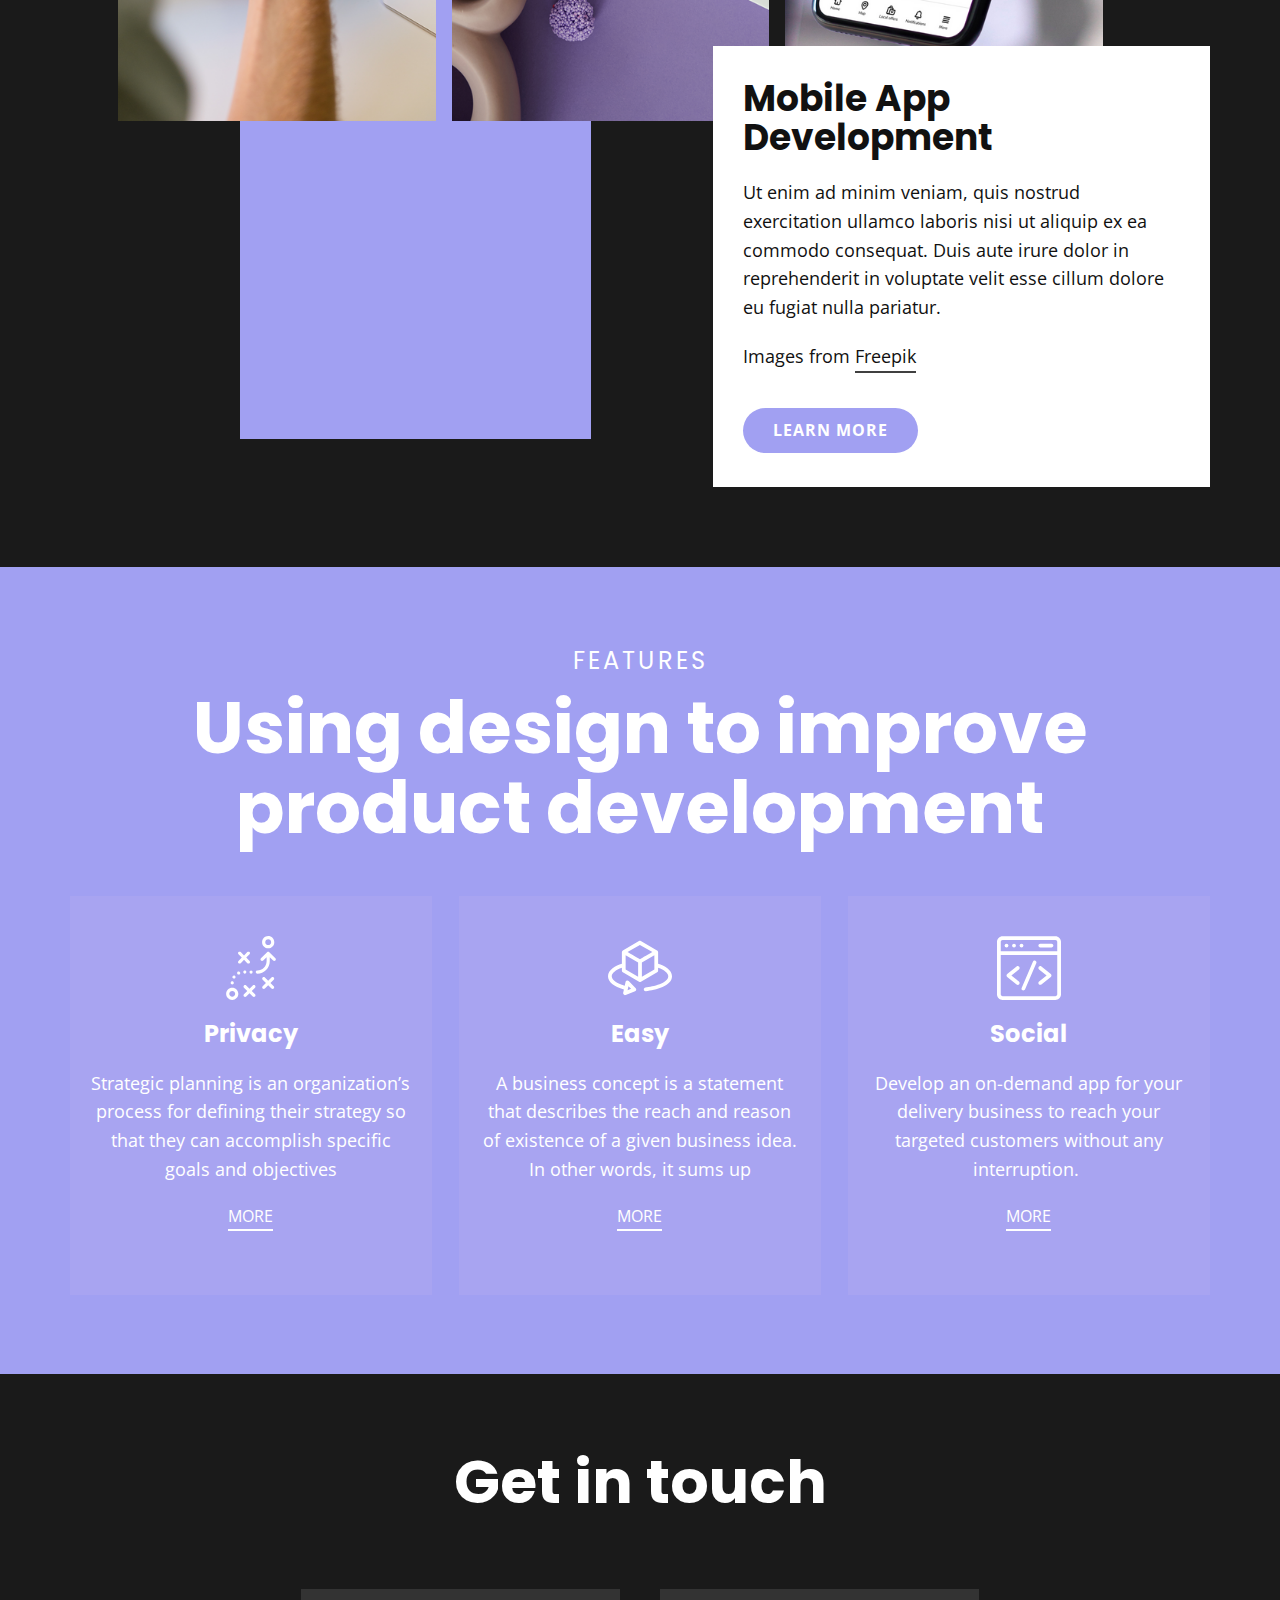
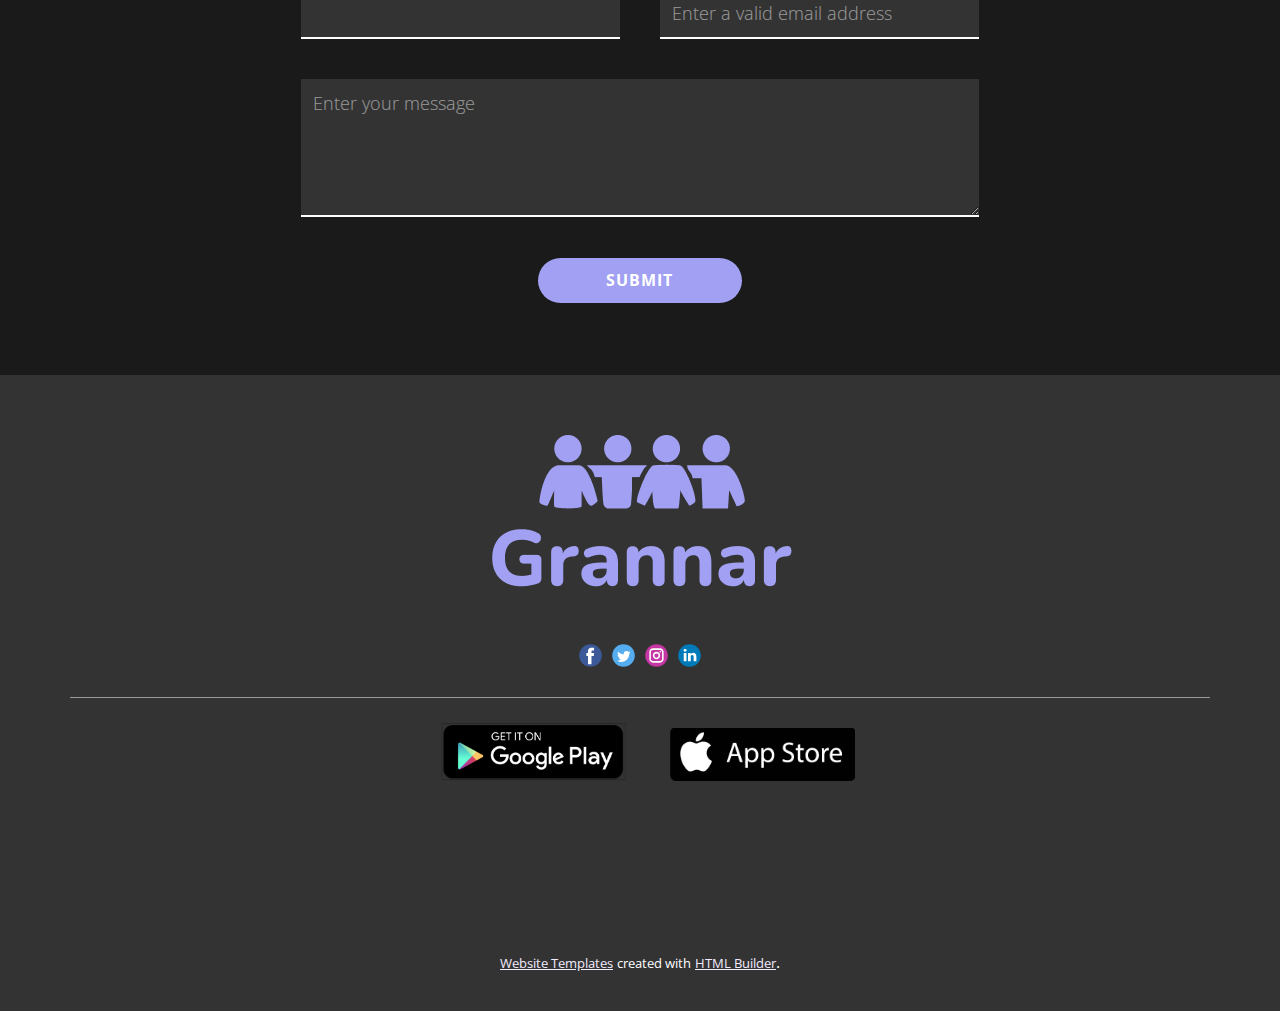
==== commit ca4f3d51: "Update Page-5.html" ====
--- a/Page-5.html
+++ b/Page-5.html
@@ -169,67 +169,6 @@
         </div>
       </div>
     </section>
-    <section class="u-clearfix u-grey-90 u-section-5" id="sec-6626">
-      <h1 class="u-text u-text-1">Our Team</h1>
-      <div class="u-border-9 u-border-white u-line u-line-horizontal u-line-1"></div>
-      <p class="u-text u-text-2">Sample text. Click to select the text box. Click again or double click to start editing the text.</p>
-      <div class="u-custom-color-1 u-expanded-width u-shape u-shape-rectangle u-shape-1"></div>
-      <div class="u-clearfix u-gutter-20 u-layout-wrap u-layout-wrap-1">
-        <div class="u-gutter-0 u-layout">
-          <div class="u-layout-row">
-            <div class="u-container-style u-layout-cell u-size-20 u-layout-cell-1">
-              <div class="u-container-layout u-container-layout-1">
-                <img class="u-image u-image-1" src="images/27715.jpeg" data-image-width="544" data-image-height="781">
-                <h4 class="u-custom-font u-font-montserrat u-text u-text-3" spellcheck="false">Mark</h4>
-                <h5 class="u-custom-font u-text u-text-font u-text-grey-10 u-text-4">CEO/CTO</h5>
-                <div class="u-social-icons u-spacing-10 u-social-icons-1">
-                  <a class="u-social-url" target="_blank" href=""><span class="u-icon u-icon-circle u-social-icon u-social-twitter u-text-palette-1-base u-icon-1"><svg class="u-svg-link" preserveAspectRatio="xMidYMin slice" viewBox="0 0 112 112" style=""><use xlink:href="#svg-e84c"></use></svg><svg class="u-svg-content" viewBox="0 0 112 112" x="0px" y="0px" id="svg-e84c"><path d="M92.2,38.2c0,0.8,0,1.6,0,2.3c0,24.3-18.6,52.4-52.6,52.4c-10.6,0.1-20.2-2.9-28.5-8.2 c1.4,0.2,2.9,0.2,4.4,0.2c8.7,0,16.7-2.9,23-7.9c-8.1-0.2-14.9-5.5-17.3-12.8c1.1,0.2,2.4,0.2,3.4,0.2c1.6,0,3.3-0.2,4.8-0.7 c-8.4-1.6-14.9-9.2-14.9-18c0-0.2,0-0.2,0-0.2c2.5,1.4,5.4,2.2,8.4,2.3c-5-3.3-8.3-8.9-8.3-15.4c0-3.4,1-6.5,2.5-9.2 c9.1,11.1,22.7,18.5,38,19.2c-0.2-1.4-0.4-2.8-0.4-4.3c0.1-10,8.3-18.2,18.5-18.2c5.4,0,10.1,2.2,13.5,5.7c4.3-0.8,8.1-2.3,11.7-4.5 c-1.4,4.3-4.3,7.9-8.1,10.1c3.7-0.4,7.3-1.4,10.6-2.9C98.9,32.3,95.7,35.5,92.2,38.2z"></path></svg></span>
-                  </a>
-                  <a class="u-social-url" target="_blank" href=""><span class="u-icon u-icon-circle u-social-icon u-social-instagram u-text-palette-1-base u-icon-2"><svg class="u-svg-link" preserveAspectRatio="xMidYMin slice" viewBox="0 0 112 112" style=""><use xlink:href="#svg-ae04"></use></svg><svg class="u-svg-content" viewBox="0 0 112 112" x="0px" y="0px" id="svg-ae04"><path d="M55.9,32.9c-12.8,0-23.2,10.4-23.2,23.2s10.4,23.2,23.2,23.2s23.2-10.4,23.2-23.2S68.7,32.9,55.9,32.9z M55.9,69.4c-7.4,0-13.3-6-13.3-13.3c-0.1-7.4,6-13.3,13.3-13.3s13.3,6,13.3,13.3C69.3,63.5,63.3,69.4,55.9,69.4z"></path><path d="M79.7,26.8c-3,0-5.4,2.5-5.4,5.4s2.5,5.4,5.4,5.4c3,0,5.4-2.5,5.4-5.4S82.7,26.8,79.7,26.8z"></path><path d="M78.2,11H33.5C21,11,10.8,21.3,10.8,33.7v44.7c0,12.6,10.2,22.8,22.7,22.8h44.7c12.6,0,22.7-10.2,22.7-22.7 V33.7C100.8,21.1,90.6,11,78.2,11z M91,78.4c0,7.1-5.8,12.8-12.8,12.8H33.5c-7.1,0-12.8-5.8-12.8-12.8V33.7 c0-7.1,5.8-12.8,12.8-12.8h44.7c7.1,0,12.8,5.8,12.8,12.8V78.4z"></path></svg></span>
-                  </a>
-                  <a class="u-social-url" target="_blank" data-type="Custom" title="Custom" href=""><span class="u-file-icon u-icon u-social-custom u-social-icon u-text-palette-1-base u-icon-3"><img src="images/733609-b38aa7db.png" alt=""></span>
-                  </a>
-                  <a class="u-social-url" target="_blank" data-type="LinkedIn" title="LinkedIn" href=""><span class="u-icon u-social-icon u-social-linkedin u-text-palette-1-base u-icon-4"><svg class="u-svg-link" preserveAspectRatio="xMidYMin slice" viewBox="0 0 112 112" style=""><use xlink:href="#svg-2414"></use></svg><svg class="u-svg-content" viewBox="0 0 112 112" x="0" y="0" id="svg-2414"><circle fill="currentColor" cx="56.1" cy="56.1" r="55"></circle><path fill="#FFFFFF" d="M41.3,83.7H27.9V43.4h13.4V83.7z M34.6,37.9L34.6,37.9c-4.6,0-7.5-3.1-7.5-7c0-4,3-7,7.6-7s7.4,3,7.5,7
-            C42.2,34.8,39.2,37.9,34.6,37.9z M89.6,83.7H76.2V62.2c0-5.4-1.9-9.1-6.8-9.1c-3.7,0-5.9,2.5-6.9,4.9c-0.4,0.9-0.4,2.1-0.4,3.3v22.5
-            H48.7c0,0,0.2-36.5,0-40.3h13.4v5.7c1.8-2.7,5-6.7,12.1-6.7c8.8,0,15.4,5.8,15.4,18.1V83.7z"></path></svg></span>
-                  </a>
-                </div>
-              </div>
-            </div>
-            <div class="u-container-style u-layout-cell u-size-20 u-layout-cell-2">
-              <div class="u-container-layout u-valign-top-md u-valign-top-sm u-valign-top-xs u-container-layout-2">
-                <img class="u-expanded-width u-image u-image-2" src="images/Group34113.png" data-image-width="853" data-image-height="853">
-                <h4 class="u-custom-font u-font-montserrat u-text u-text-5" spellcheck="false">Rola</h4>
-                <h5 class="u-custom-font u-text u-text-font u-text-grey-10 u-text-6">UX/UI</h5>
-                <div class="u-social-icons u-spacing-10 u-social-icons-2">
-                  <a class="u-social-url" target="_blank" href=""><span class="u-icon u-icon-circle u-social-facebook u-social-icon u-text-palette-1-base u-icon-5"><svg class="u-svg-link" preserveAspectRatio="xMidYMin slice" viewBox="0 0 112 112" style=""><use xlink:href="#svg-1d12"></use></svg><svg class="u-svg-content" viewBox="0 0 112 112" x="0px" y="0px" id="svg-1d12"><path d="M75.5,28.8H65.4c-1.5,0-4,0.9-4,4.3v9.4h13.9l-1.5,15.8H61.4v45.1H42.8V58.3h-8.8V42.4h8.8V32.2 c0-7.4,3.4-18.8,18.8-18.8h13.8v15.4H75.5z"></path></svg></span>
-                  </a>
-                  <a class="u-social-url" target="_blank" href=""><span class="u-icon u-icon-circle u-social-icon u-social-twitter u-text-palette-1-base u-icon-6"><svg class="u-svg-link" preserveAspectRatio="xMidYMin slice" viewBox="0 0 112 112" style=""><use xlink:href="#svg-7278"></use></svg><svg class="u-svg-content" viewBox="0 0 112 112" x="0px" y="0px" id="svg-7278"><path d="M92.2,38.2c0,0.8,0,1.6,0,2.3c0,24.3-18.6,52.4-52.6,52.4c-10.6,0.1-20.2-2.9-28.5-8.2 c1.4,0.2,2.9,0.2,4.4,0.2c8.7,0,16.7-2.9,23-7.9c-8.1-0.2-14.9-5.5-17.3-12.8c1.1,0.2,2.4,0.2,3.4,0.2c1.6,0,3.3-0.2,4.8-0.7 c-8.4-1.6-14.9-9.2-14.9-18c0-0.2,0-0.2,0-0.2c2.5,1.4,5.4,2.2,8.4,2.3c-5-3.3-8.3-8.9-8.3-15.4c0-3.4,1-6.5,2.5-9.2 c9.1,11.1,22.7,18.5,38,19.2c-0.2-1.4-0.4-2.8-0.4-4.3c0.1-10,8.3-18.2,18.5-18.2c5.4,0,10.1,2.2,13.5,5.7c4.3-0.8,8.1-2.3,11.7-4.5 c-1.4,4.3-4.3,7.9-8.1,10.1c3.7-0.4,7.3-1.4,10.6-2.9C98.9,32.3,95.7,35.5,92.2,38.2z"></path></svg></span>
-                  </a>
-                  <a class="u-social-url" target="_blank" href=""><span class="u-icon u-icon-circle u-social-icon u-social-instagram u-text-palette-1-base u-icon-7"><svg class="u-svg-link" preserveAspectRatio="xMidYMin slice" viewBox="0 0 112 112" style=""><use xlink:href="#svg-4e61"></use></svg><svg class="u-svg-content" viewBox="0 0 112 112" x="0px" y="0px" id="svg-4e61"><path d="M55.9,32.9c-12.8,0-23.2,10.4-23.2,23.2s10.4,23.2,23.2,23.2s23.2-10.4,23.2-23.2S68.7,32.9,55.9,32.9z M55.9,69.4c-7.4,0-13.3-6-13.3-13.3c-0.1-7.4,6-13.3,13.3-13.3s13.3,6,13.3,13.3C69.3,63.5,63.3,69.4,55.9,69.4z"></path><path d="M79.7,26.8c-3,0-5.4,2.5-5.4,5.4s2.5,5.4,5.4,5.4c3,0,5.4-2.5,5.4-5.4S82.7,26.8,79.7,26.8z"></path><path d="M78.2,11H33.5C21,11,10.8,21.3,10.8,33.7v44.7c0,12.6,10.2,22.8,22.7,22.8h44.7c12.6,0,22.7-10.2,22.7-22.7 V33.7C100.8,21.1,90.6,11,78.2,11z M91,78.4c0,7.1-5.8,12.8-12.8,12.8H33.5c-7.1,0-12.8-5.8-12.8-12.8V33.7 c0-7.1,5.8-12.8,12.8-12.8h44.7c7.1,0,12.8,5.8,12.8,12.8V78.4z"></path></svg></span>
-                  </a>
-                </div>
-              </div>
-            </div>
-            <div class="u-container-style u-layout-cell u-size-20 u-layout-cell-3">
-              <div class="u-container-layout u-container-layout-3">
-                <img class="u-image u-image-default u-image-3" src="images/xx" alt="" data-image-width="483" data-image-height="601">
-                <h4 class="u-custom-font u-font-montserrat u-text u-text-7" spellcheck="false">Lina</h4>
-                <h5 class="u-custom-font u-text u-text-font u-text-grey-10 u-text-8">App Developer</h5>
-                <div class="u-social-icons u-spacing-10 u-social-icons-3">
-                  <a class="u-social-url" target="_blank" href=""><span class="u-icon u-icon-circle u-social-facebook u-social-icon u-text-palette-4-base u-icon-8"><svg class="u-svg-link" preserveAspectRatio="xMidYMin slice" viewBox="0 0 112 112" style=""><use xlink:href="#svg-b4de"></use></svg><svg class="u-svg-content" viewBox="0 0 112 112" x="0px" y="0px" id="svg-b4de"><path d="M75.5,28.8H65.4c-1.5,0-4,0.9-4,4.3v9.4h13.9l-1.5,15.8H61.4v45.1H42.8V58.3h-8.8V42.4h8.8V32.2 c0-7.4,3.4-18.8,18.8-18.8h13.8v15.4H75.5z"></path></svg></span>
-                  </a>
-                  <a class="u-social-url" target="_blank" href=""><span class="u-icon u-icon-circle u-social-icon u-social-twitter u-text-palette-4-base u-icon-9"><svg class="u-svg-link" preserveAspectRatio="xMidYMin slice" viewBox="0 0 112 112" style=""><use xlink:href="#svg-e5a1"></use></svg><svg class="u-svg-content" viewBox="0 0 112 112" x="0px" y="0px" id="svg-e5a1"><path d="M92.2,38.2c0,0.8,0,1.6,0,2.3c0,24.3-18.6,52.4-52.6,52.4c-10.6,0.1-20.2-2.9-28.5-8.2 c1.4,0.2,2.9,0.2,4.4,0.2c8.7,0,16.7-2.9,23-7.9c-8.1-0.2-14.9-5.5-17.3-12.8c1.1,0.2,2.4,0.2,3.4,0.2c1.6,0,3.3-0.2,4.8-0.7 c-8.4-1.6-14.9-9.2-14.9-18c0-0.2,0-0.2,0-0.2c2.5,1.4,5.4,2.2,8.4,2.3c-5-3.3-8.3-8.9-8.3-15.4c0-3.4,1-6.5,2.5-9.2 c9.1,11.1,22.7,18.5,38,19.2c-0.2-1.4-0.4-2.8-0.4-4.3c0.1-10,8.3-18.2,18.5-18.2c5.4,0,10.1,2.2,13.5,5.7c4.3-0.8,8.1-2.3,11.7-4.5 c-1.4,4.3-4.3,7.9-8.1,10.1c3.7-0.4,7.3-1.4,10.6-2.9C98.9,32.3,95.7,35.5,92.2,38.2z"></path></svg></span>
-                  </a>
-                  <a class="u-social-url" target="_blank" href=""><span class="u-icon u-icon-circle u-social-icon u-social-instagram u-text-palette-4-base u-icon-10"><svg class="u-svg-link" preserveAspectRatio="xMidYMin slice" viewBox="0 0 112 112" style=""><use xlink:href="#svg-6493"></use></svg><svg class="u-svg-content" viewBox="0 0 112 112" x="0px" y="0px" id="svg-6493"><path d="M55.9,32.9c-12.8,0-23.2,10.4-23.2,23.2s10.4,23.2,23.2,23.2s23.2-10.4,23.2-23.2S68.7,32.9,55.9,32.9z M55.9,69.4c-7.4,0-13.3-6-13.3-13.3c-0.1-7.4,6-13.3,13.3-13.3s13.3,6,13.3,13.3C69.3,63.5,63.3,69.4,55.9,69.4z"></path><path d="M79.7,26.8c-3,0-5.4,2.5-5.4,5.4s2.5,5.4,5.4,5.4c3,0,5.4-2.5,5.4-5.4S82.7,26.8,79.7,26.8z"></path><path d="M78.2,11H33.5C21,11,10.8,21.3,10.8,33.7v44.7c0,12.6,10.2,22.8,22.7,22.8h44.7c12.6,0,22.7-10.2,22.7-22.7 V33.7C100.8,21.1,90.6,11,78.2,11z M91,78.4c0,7.1-5.8,12.8-12.8,12.8H33.5c-7.1,0-12.8-5.8-12.8-12.8V33.7 c0-7.1,5.8-12.8,12.8-12.8h44.7c7.1,0,12.8,5.8,12.8,12.8V78.4z"></path></svg></span>
-                  </a>
-                </div>
-              </div>
-            </div>
-          </div>
-        </div>
-      </div>
-    </section>
     <section class="u-align-center u-clearfix u-custom-color-1 u-section-6" id="carousel_d587">
       <div class="u-clearfix u-sheet u-valign-middle-lg u-valign-middle-md u-valign-middle-sm u-valign-middle-xs u-sheet-1">
         <h4 class="u-text u-text-1">Features</h4>
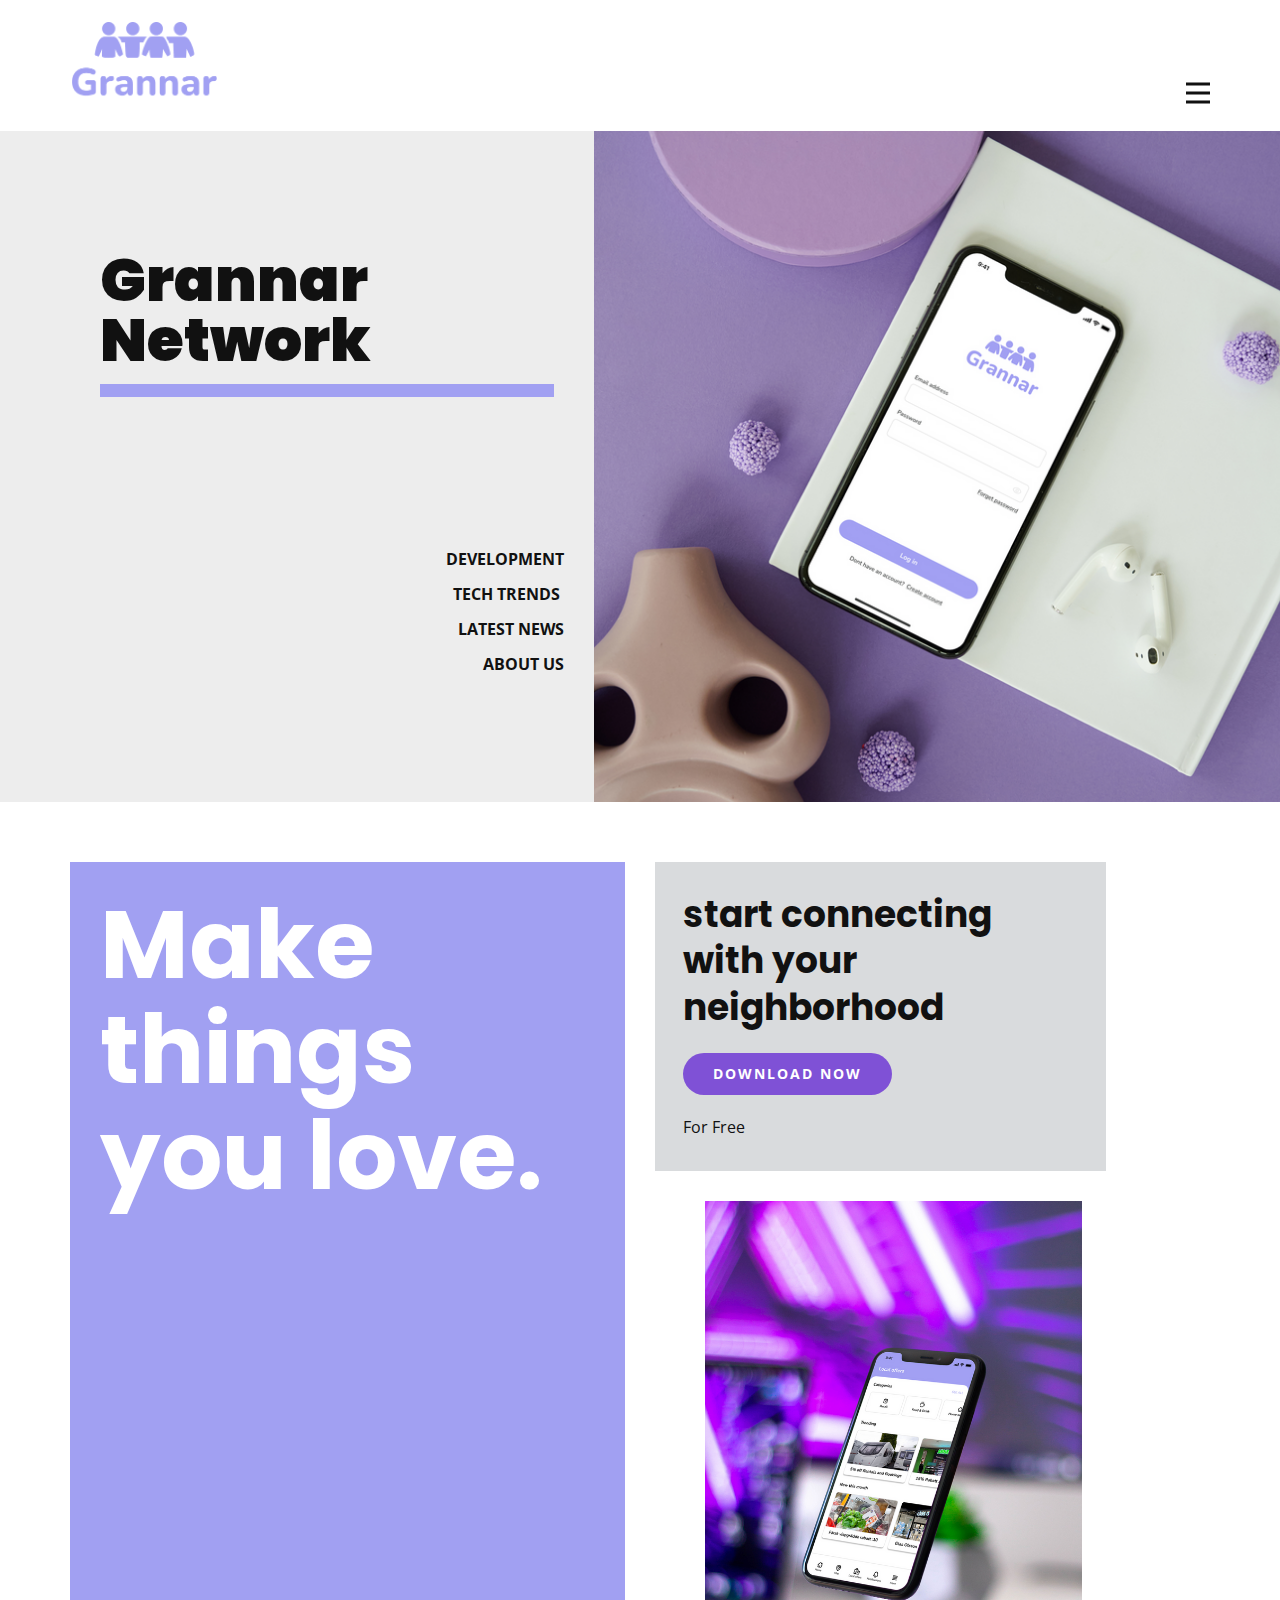
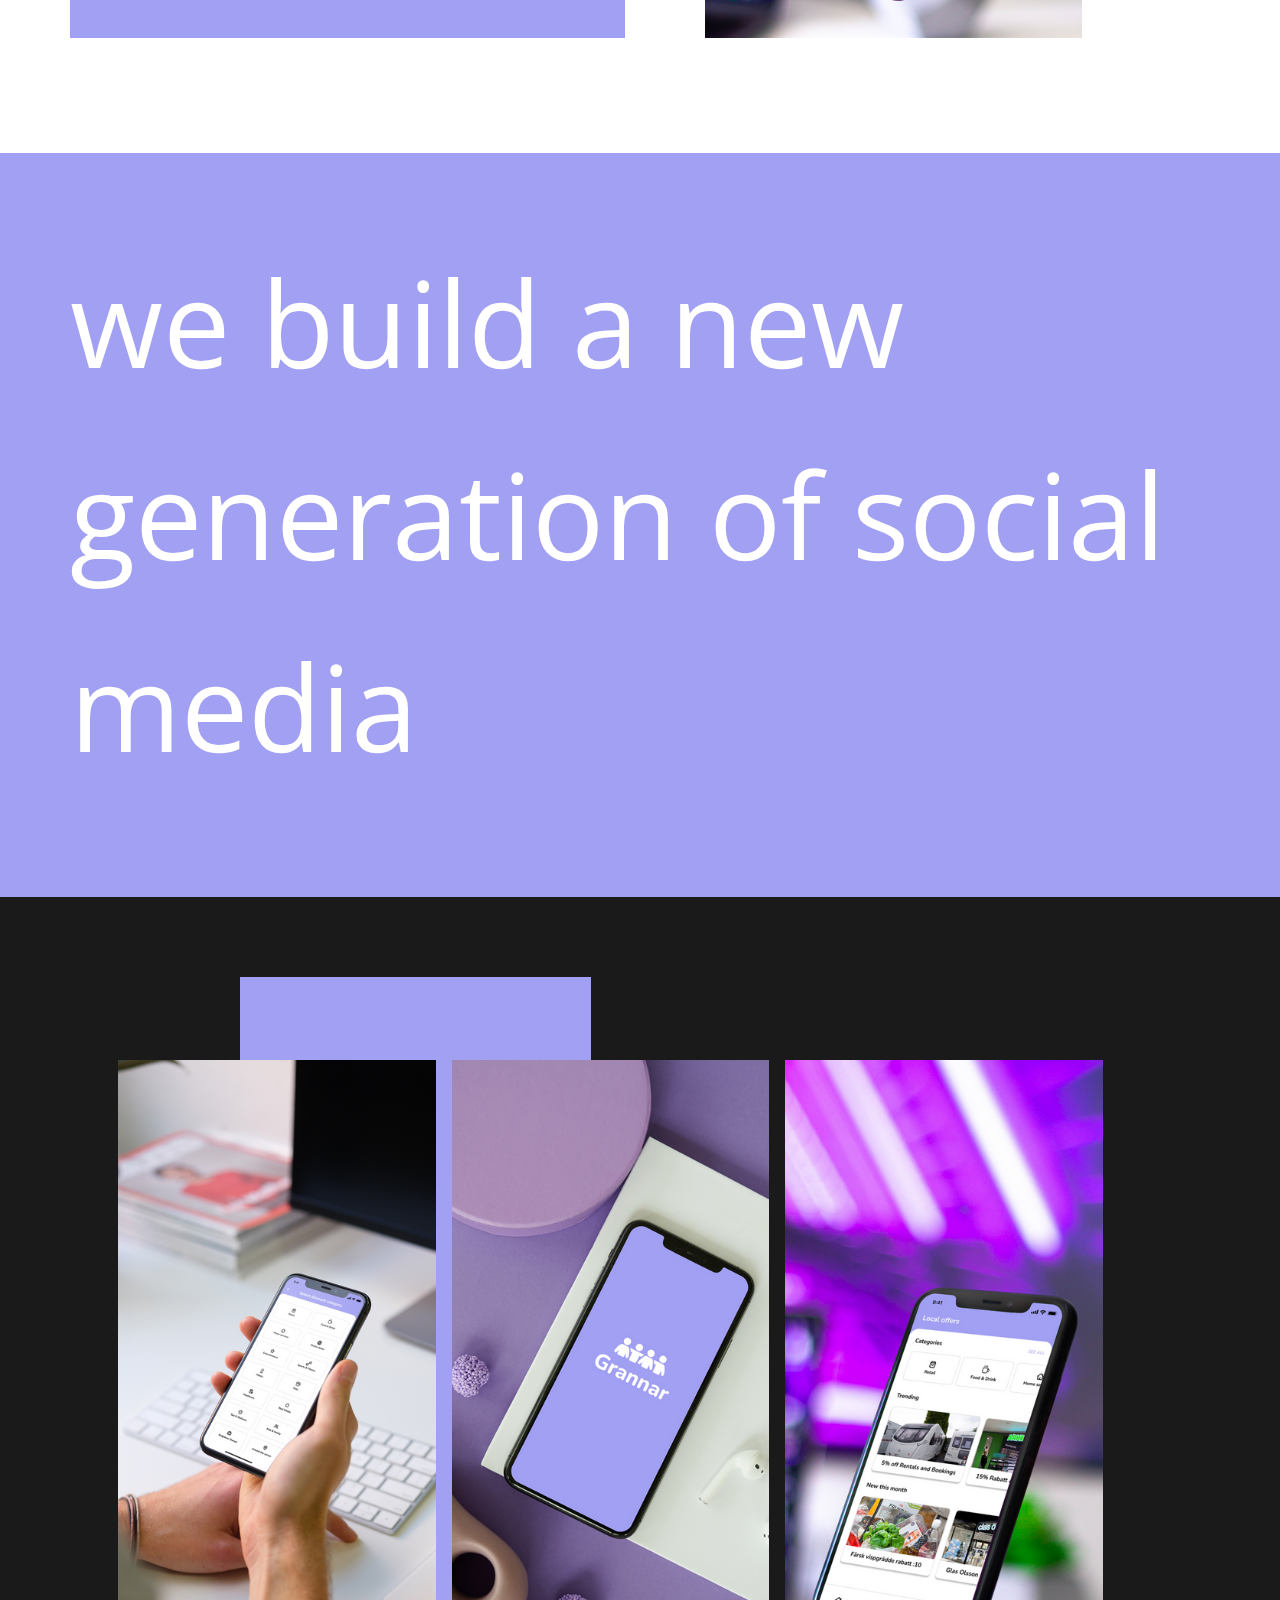
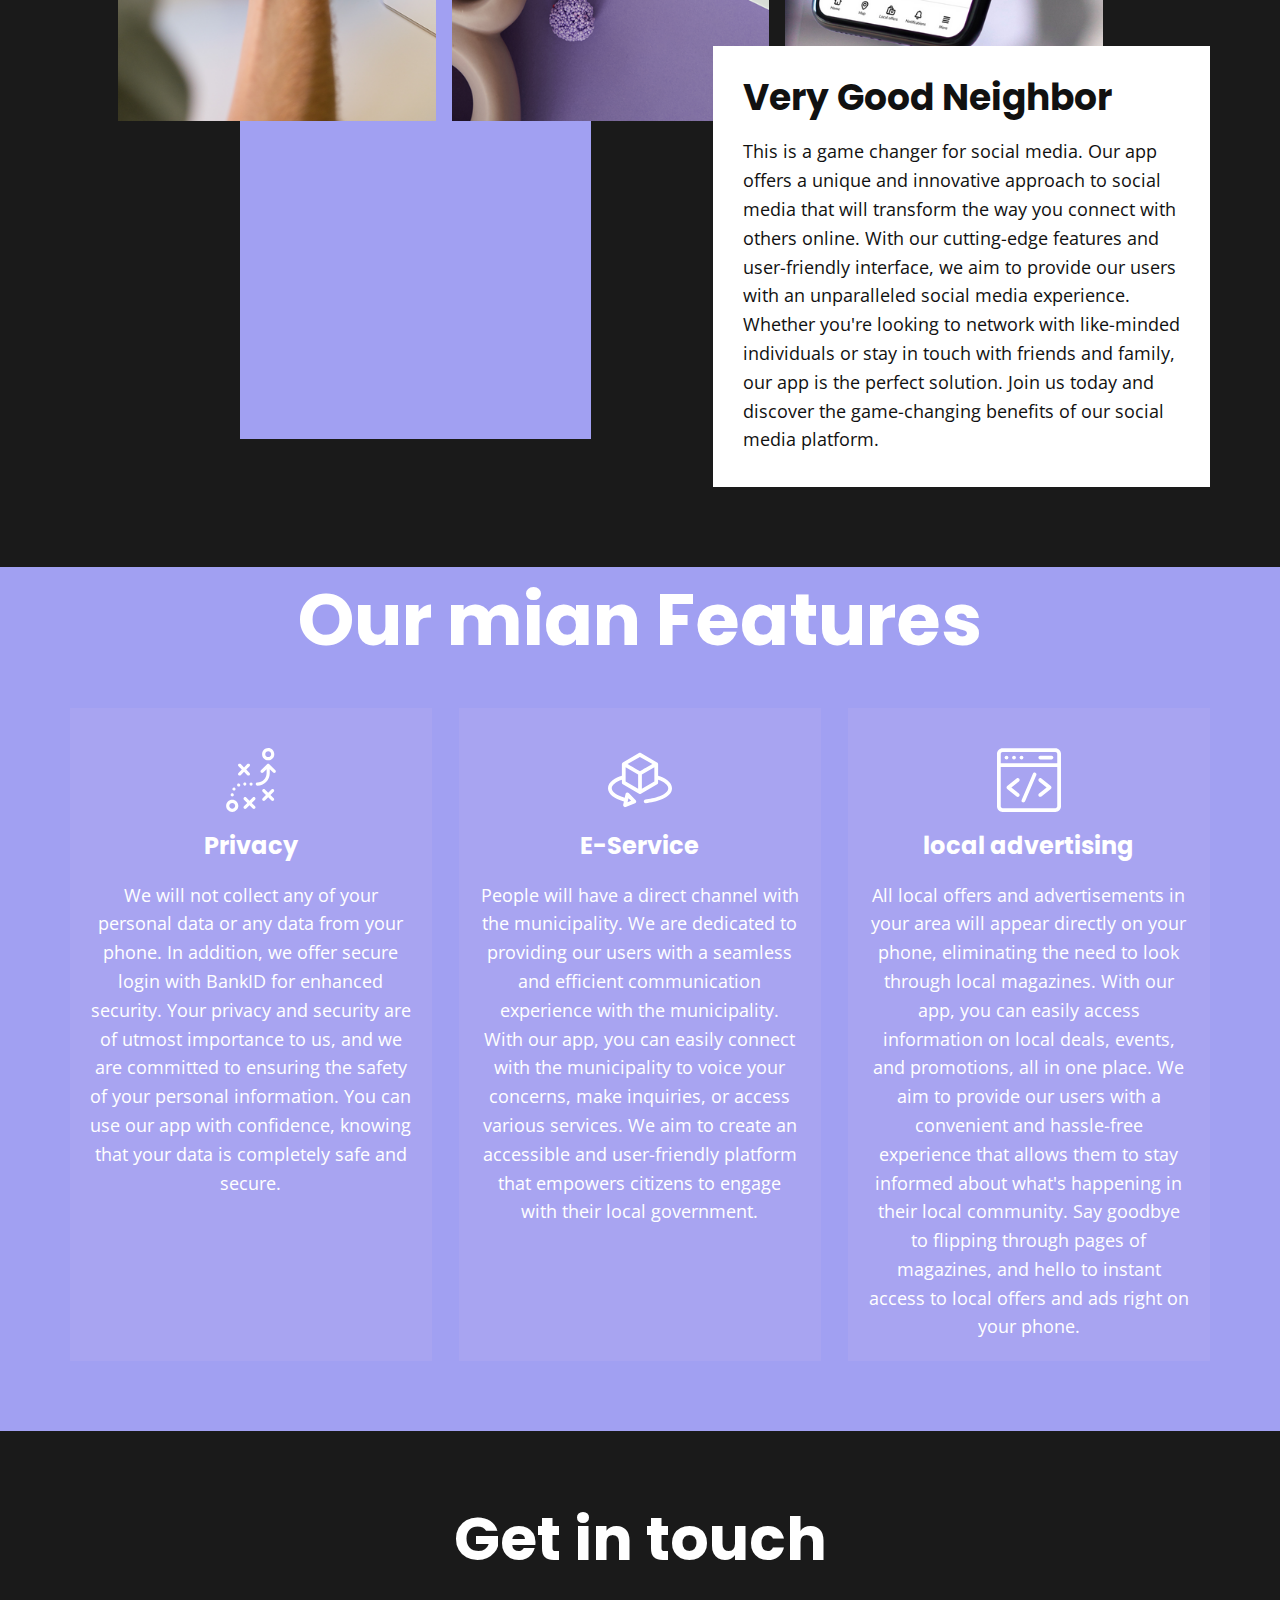
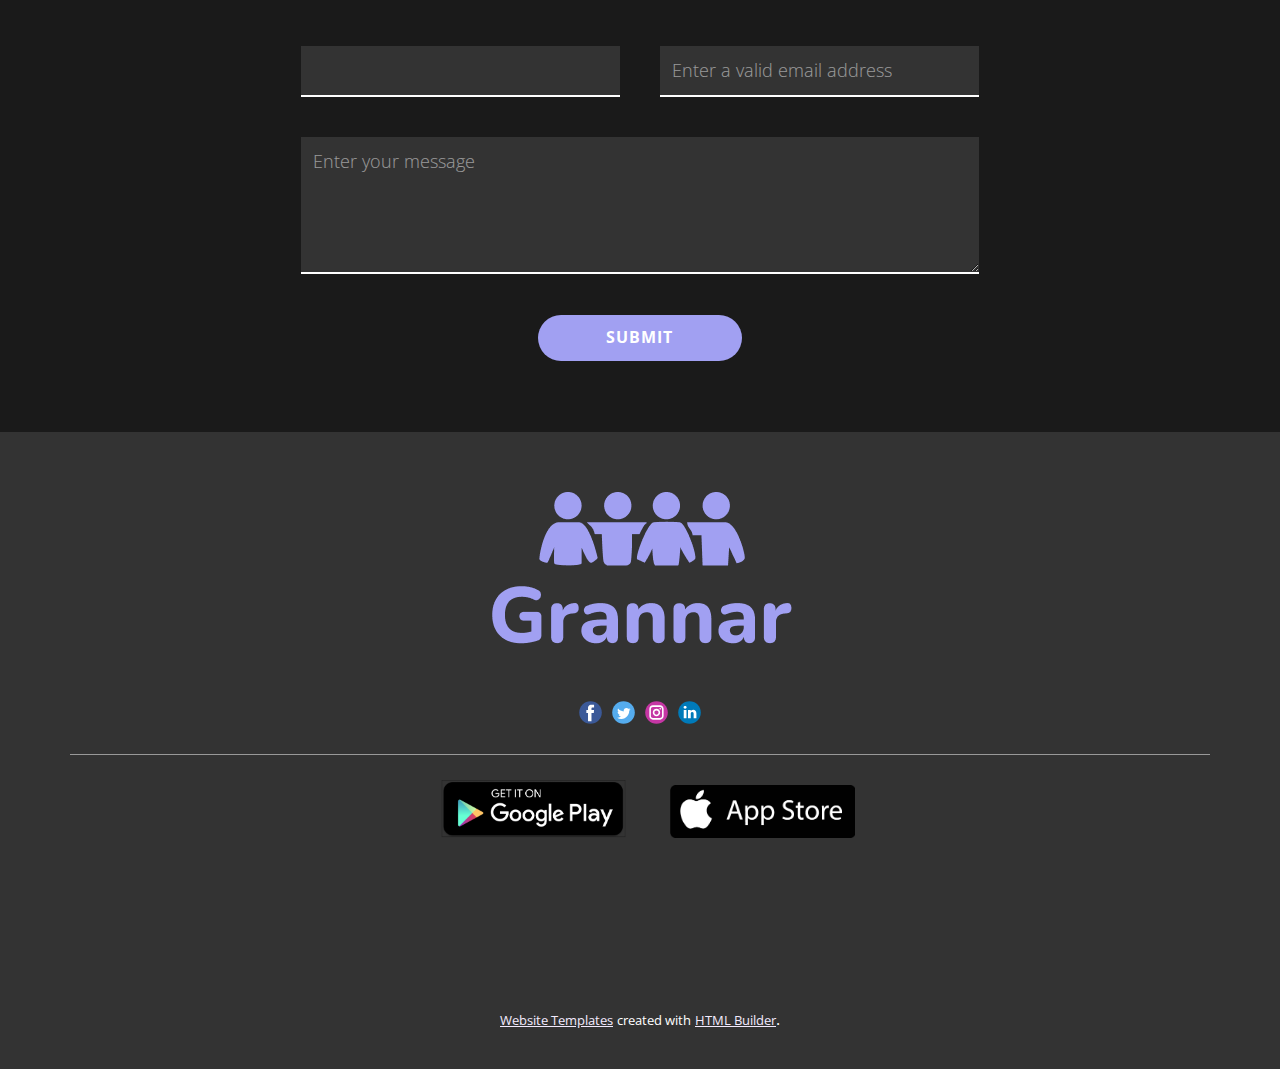
==== commit 92fec26f: "Update Page-5.html" ====
--- a/Page-5.html
+++ b/Page-5.html
@@ -4,7 +4,7 @@
     <meta charset="utf-8">
     <meta name="keywords" content="Get in touch">
     <meta name="description" content="">
-    <title>Page 5</title>
+    <title>Grannar</title>
     <link rel="stylesheet" href="nicepage.css" media="screen">
 <link rel="stylesheet" href="Page-5.css" media="screen">
     <script class="u-script" type="text/javascript" src="jquery-1.9.1.min.js" defer=""></script>
@@ -31,7 +31,7 @@
     <meta property="og:title" content="Page 5">
     <meta property="og:type" content="website">
   </head>
-  <body class="u-body u-xl-mode" data-lang="en"><header class="u-clearfix u-header u-header" id="sec-8624"><div class="u-clearfix u-sheet u-sheet-1">
+  <body data-home-page="https://website3333588.nicepage.io/Page-5.html?version=055917f6-a23a-4b14-bef0-50d0cb805252" data-home-page-title="Page 5" class="u-body u-xl-mode" data-lang="en"><header class="u-clearfix u-header u-header" id="sec-8624"><div class="u-clearfix u-sheet u-sheet-1">
         <a href="https://nicepage.com" class="u-image u-logo u-image-1" data-image-width="304" data-image-height="179">
           <img src="images/logo.png" class="u-logo-image u-logo-image-1">
         </a>
@@ -160,19 +160,15 @@
         </div>
         <div class="u-container-style u-expanded-width-xs u-group u-white u-group-1">
           <div class="u-container-layout u-valign-middle u-container-layout-1">
-            <h2 class="u-text u-text-1">Mobile App Development </h2>
-            <p class="u-text u-text-2">Ut enim ad minim veniam, quis nostrud exercitation ullamco laboris nisi ut aliquip ex ea commodo consequat. Duis aute irure dolor in reprehenderit in voluptate velit esse cillum dolore eu fugiat nulla pariatur.&nbsp;</p>
-            <p class="u-text u-text-3">Images from <a href="https://www.freepik.com/psd/technology&quot;" class="u-active-none u-border-2 u-border-grey-75 u-border-no-left u-border-no-right u-border-no-top u-btn u-button-style u-hover-none u-none u-text-body-color u-btn-1">Freepik</a>
-            </p>
-            <a href="https://nicepage.com/c/blog-posts-website-mockup" class="u-active-palette-1-light-1 u-border-none u-btn u-btn-round u-button-style u-custom-color-1 u-hover-palette-1-light-1 u-radius-50 u-text-active-white u-text-body-alt-color u-text-hover-white u-btn-2">learn more</a>
+            <h2 class="u-text u-text-1">Very Good Neighbor</h2>
+            <p class="u-text u-text-2">This is a game changer for social media. Our app offers a unique and innovative approach to social media that will transform the way you connect with others online. With our cutting-edge features and user-friendly interface, we aim to provide our users with an unparalleled social media experience. Whether you're looking to network with like-minded individuals or stay in touch with friends and family, our app is the perfect solution. Join us today and discover the game-changing benefits of our social media platform.</p>
           </div>
         </div>
       </div>
     </section>
     <section class="u-align-center u-clearfix u-custom-color-1 u-section-6" id="carousel_d587">
       <div class="u-clearfix u-sheet u-valign-middle-lg u-valign-middle-md u-valign-middle-sm u-valign-middle-xs u-sheet-1">
-        <h4 class="u-text u-text-1">Features</h4>
-        <h1 class="u-text u-text-2">Using design to improve product development</h1>
+        <h1 class="u-text u-text-2">Our mian Features</h1>
         <div class="u-expanded-width u-list u-list-1">
           <div class="u-repeater u-repeater-1">
             <div class="u-align-center u-container-style u-list-item u-opacity u-opacity-20 u-palette-4-light-2 u-repeater-item u-shape-rectangle u-list-item-1">
@@ -180,23 +176,20 @@
 </g>
 </g></svg></span>
                 <h4 class="u-text u-text-body-alt-color u-text-3"> Privacy </h4>
-                <p class="u-text u-text-body-alt-color u-text-4">Strategic planning is an organization’s process for defining their strategy so that they can accomplish specific goals and objectives</p>
-                <a href="https://nicepage.com/k/blank-html-templates" class="u-border-2 u-border-active-palette-1-base u-border-hover-palette-1-base u-border-no-left u-border-no-right u-border-no-top u-border-white u-btn u-button-style u-none u-text-active-white u-text-body-alt-color u-text-hover-white u-btn-1">more</a>
+                <p class="u-text u-text-body-alt-color u-text-4"> We will not collect any of your personal data or any data from your phone. In addition, we offer secure login with BankID for enhanced security. Your privacy and security are of utmost importance to us, and we are committed to ensuring the safety of your personal information. You can use our app with confidence, knowing that your data is completely safe and secure.</p>
               </div>
             </div>
             <div class="u-align-center u-container-style u-list-item u-opacity u-opacity-20 u-palette-4-light-2 u-repeater-item u-shape-rectangle u-video-cover u-list-item-2">
               <div class="u-container-layout u-similar-container u-valign-top u-container-layout-2"><span class="u-icon u-icon-circle u-text-body-alt-color u-icon-2"><svg class="u-svg-link" preserveAspectRatio="xMidYMin slice" viewBox="0 0 512 512" style=""><use xlink:href="#svg-3b4d"></use></svg><svg class="u-svg-content" viewBox="0 0 512 512" id="svg-3b4d"><g><path d="m400.904 222.798v-94.404c0-7.224-5.133-13.354-12.119-14.72l-126.096-72.801c-4.641-2.68-10.359-2.68-15 0l-129.093 74.532c-4.641 2.679-7.5 7.631-7.5 12.99v94.404c-49.739 15.649-111.096 47.948-111.096 100.064 0 44.723 47.412 83.574 127.305 104.758l-5.96 27.292c-2.556 11.702 9.041 21.601 20.226 17.127l75-30c9.922-3.967 12.64-16.794 5.129-24.439l-56-57c-8.332-8.478-22.812-4.334-25.355 7.313l-6.631 30.363c-63.304-17.056-103.714-46.228-103.714-75.414 0-25.345 30.686-50.947 81.096-68.464v23.06c0 5.359 2.859 10.311 7.5 12.99l129.904 75c4.641 2.68 10.359 2.68 15 0l129.904-75c4.641-2.68 7.5-7.631 7.5-12.99v-23.06c50.41 17.517 81.096 43.119 81.096 68.464 0 55.546-121.998 83.743-181.91 88.684-8.256.682-14.396 7.928-13.715 16.184.675 8.174 7.835 14.395 16.184 13.715 78.101-6.457 209.441-40.205 209.441-118.583 0-52.121-61.374-84.42-111.096-100.065zm-237.167 178.612 20.773 21.144-27.821 11.129zm91.452-330.227 99.904 57.68c-12.197 7.042-90.954 52.512-99.093 57.211-8.88-5.127-86.579-49.986-99.904-57.68zm-114.093 83.193 99.904 57.679v114.423l-99.904-57.68zm229.808 114.422-99.904 57.68v-114.423l99.904-57.679z"></path>
 </g></svg></span>
-                <h4 class="u-text u-text-body-alt-color u-text-5">Easy</h4>
-                <p class="u-text u-text-body-alt-color u-text-6">A business concept is a statement that describes the reach and reason of existence of a given business idea. In other words, it sums up</p>
-                <a href="https://nicepage.com/" class="u-border-2 u-border-active-palette-1-base u-border-hover-palette-1-base u-border-no-left u-border-no-right u-border-no-top u-border-white u-btn u-button-style u-none u-text-active-white u-text-body-alt-color u-text-hover-white u-btn-2">more</a>
+                <h4 class="u-text u-text-body-alt-color u-text-5">E-Service</h4>
+                <p class="u-text u-text-body-alt-color u-text-6">People will have a direct channel with the municipality. We are dedicated to providing our users with a seamless and efficient communication experience with the municipality. With our app, you can easily connect with the municipality to voice your concerns, make inquiries, or access various services. We aim to create an accessible and user-friendly platform that empowers citizens to engage with their local government.</p>
               </div>
             </div>
             <div class="u-align-center u-container-style u-list-item u-opacity u-opacity-20 u-palette-4-light-2 u-repeater-item u-shape-rectangle u-video-cover u-list-item-3">
               <div class="u-container-layout u-similar-container u-valign-top u-container-layout-3"><span class="u-icon u-icon-circle u-icon-3"><svg class="u-svg-link" preserveAspectRatio="xMidYMin slice" viewBox="0 0 512 512" style=""><use xlink:href="#svg-9ced"></use></svg><svg class="u-svg-content" viewBox="0 0 512 512" id="svg-9ced"><path d="m467 1h-422c-24.813 0-45 20.187-45 45v420c0 24.813 20.187 45 45 45h422c24.813 0 45-20.187 45-45v-420c0-24.813-20.187-45-45-45zm-422 30h422c8.271 0 15 6.729 15 15v75h-452v-75c0-8.271 6.729-15 15-15zm422 450h-422c-8.271 0-15-6.729-15-15v-315h452v315c0 8.271-6.729 15-15 15z"></path><path d="m306.909 197.213c-7.614-3.263-16.433.264-19.696 7.878l-90 210c-3.264 7.614.264 16.433 7.878 19.696 7.617 3.264 16.434-.266 19.696-7.878l90-210c3.264-7.615-.264-16.433-7.878-19.696z"></path><path d="m177.713 246.629c-5.176-6.469-14.617-7.517-21.083-2.342l-75 60c-7.499 5.997-7.504 17.424 0 23.426l75 60c6.469 5.176 15.91 4.126 21.083-2.342 5.175-6.469 4.127-15.909-2.343-21.083l-60.358-48.288 60.358-48.287c6.47-5.175 7.518-14.614 2.343-21.084z"></path><path d="m430.37 304.287-75-60c-6.469-5.176-15.909-4.127-21.083 2.342-5.175 6.469-4.127 15.909 2.343 21.083l60.358 48.288-60.358 48.287c-6.47 5.175-7.518 14.614-2.343 21.083 5.182 6.476 14.623 7.512 21.083 2.342l75-60c7.499-5.997 7.504-17.423 0-23.425z"></path><circle cx="76" cy="76" r="15"></circle><circle cx="136" cy="76" r="15"></circle><circle cx="196" cy="76" r="15"></circle><path d="m346 91h90c8.284 0 15-6.716 15-15s-6.716-15-15-15h-90c-8.284 0-15 6.716-15 15s6.716 15 15 15z"></path></svg></span>
-                <h4 class="u-text u-text-body-alt-color u-text-7"> Social</h4>
-                <p class="u-text u-text-body-alt-color u-text-8">Develop an on-demand app for your delivery business to reach your targeted customers without any interruption.&nbsp;</p>
-                <a href="https://nicepage.com/ru/c/galereya-html-shablony" class="u-border-2 u-border-active-palette-1-base u-border-hover-palette-1-base u-border-no-left u-border-no-right u-border-no-top u-border-white u-btn u-button-style u-none u-text-active-white u-text-body-alt-color u-text-hover-white u-btn-3">more</a>
+                <h4 class="u-text u-text-body-alt-color u-text-7">local advertising</h4>
+                <p class="u-text u-text-body-alt-color u-text-8"> All local offers and advertisements in your area will appear directly on your phone, eliminating the need to look through local magazines. With our app, you can easily access information on local deals, events, and promotions, all in one place. We aim to provide our users with a convenient and hassle-free experience that allows them to stay informed about what's happening in their local community. Say goodbye to flipping through pages of magazines, and hello to instant access to local offers and ads right on your phone.</p>
               </div>
             </div>
           </div>
@@ -209,7 +202,7 @@
         <div class="u-expanded-width-xs u-form u-form-1">
           <grammarly-extension style="position: absolute; top: 0px; left: 0px; pointer-events: none;" class="cGcvT"></grammarly-extension>
           <grammarly-extension style="position: absolute; top: 0px; left: 0px; pointer-events: none;" class="cGcvT"></grammarly-extension>
-          <form action="https://forms.nicepagesrv.com/Form/Process" class="u-clearfix u-form-spacing-40 u-form-vertical u-inner-form" source="email">
+          <form action="" class="u-clearfix u-form-spacing-40 u-form-vertical u-inner-form" source="email">
             <div class="u-form-group u-form-name u-form-partition-factor-2 u-form-group-1">
               <label for="name-e4cc" class="u-form-control-hidden u-label u-text-body-alt-color u-label-1" wfd-invisible="true">Name</label>
               <input type="text" placeholder="" id="name-e4cc" name="name" class="u-border-2 u-border-no-left u-border-no-right u-border-no-top u-border-white u-grey-80 u-input u-input-rectangle u-text-body-alt-color u-input-1" required="">
